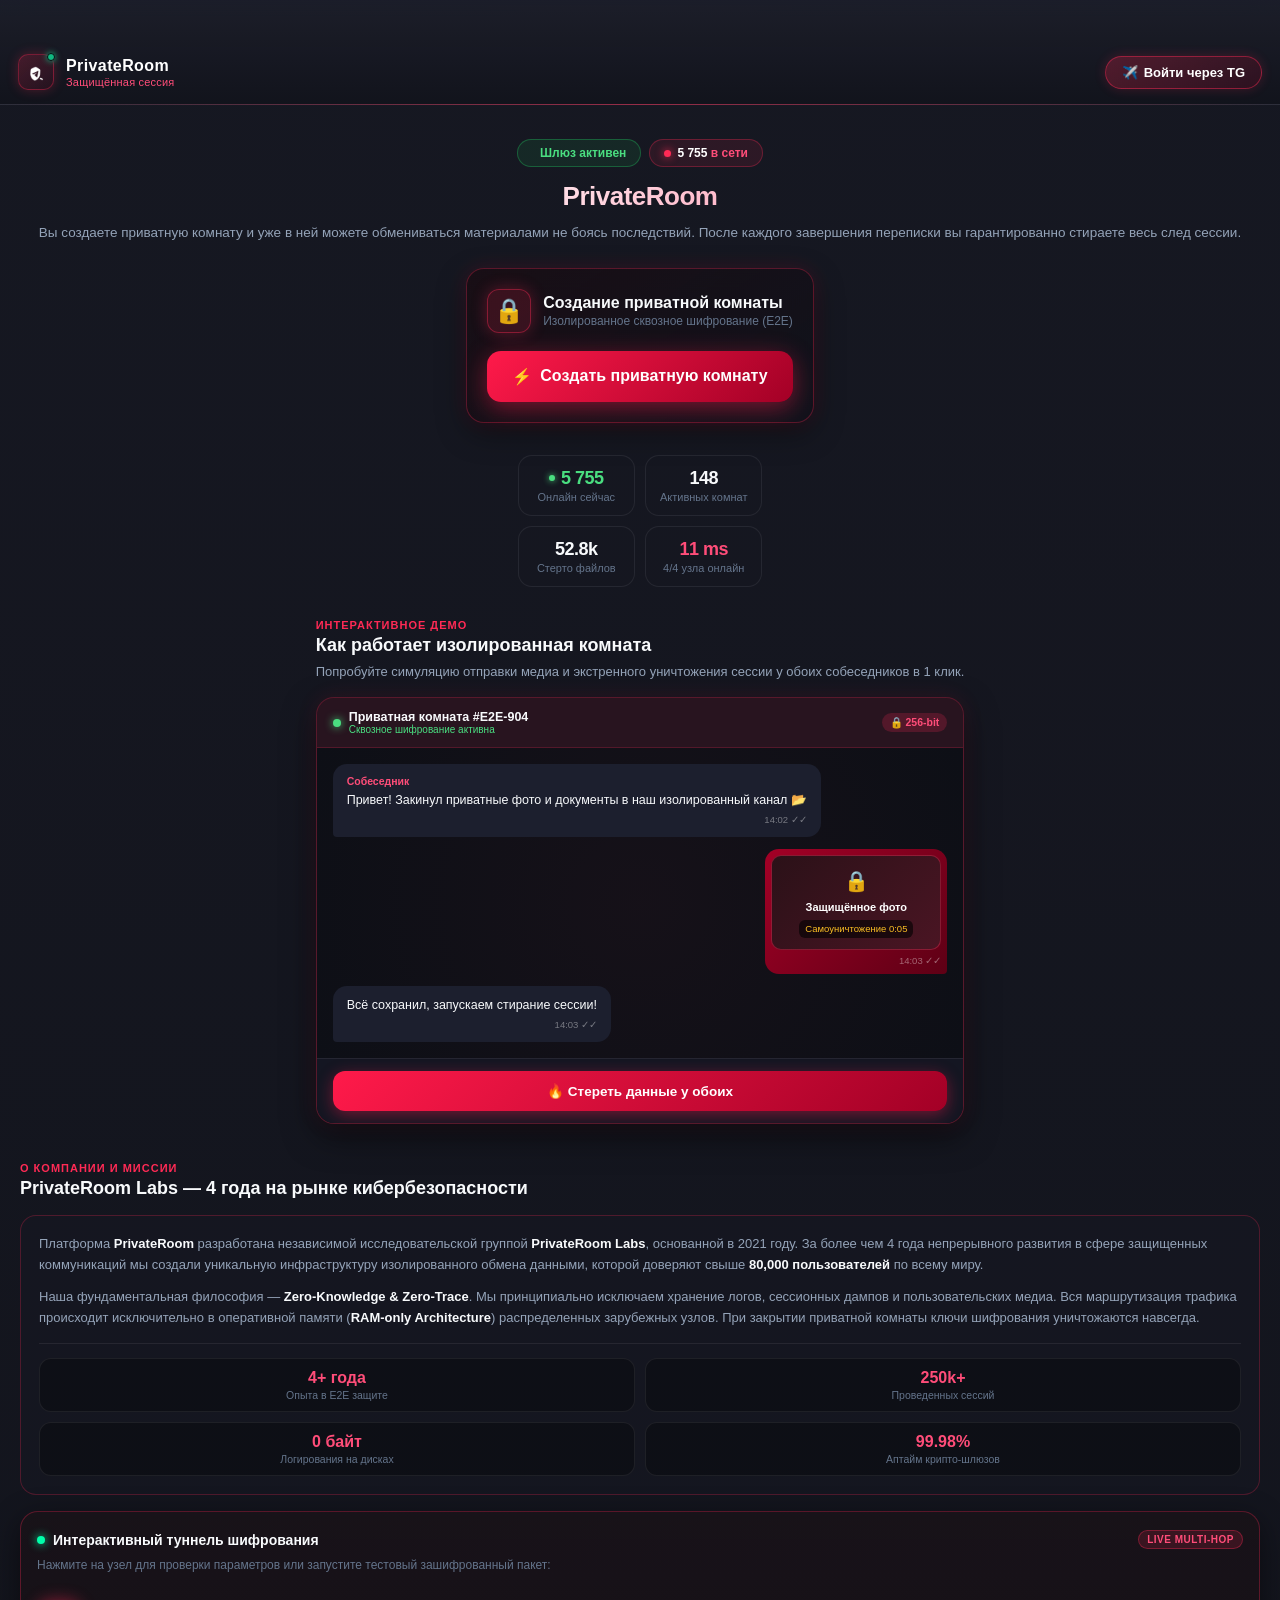
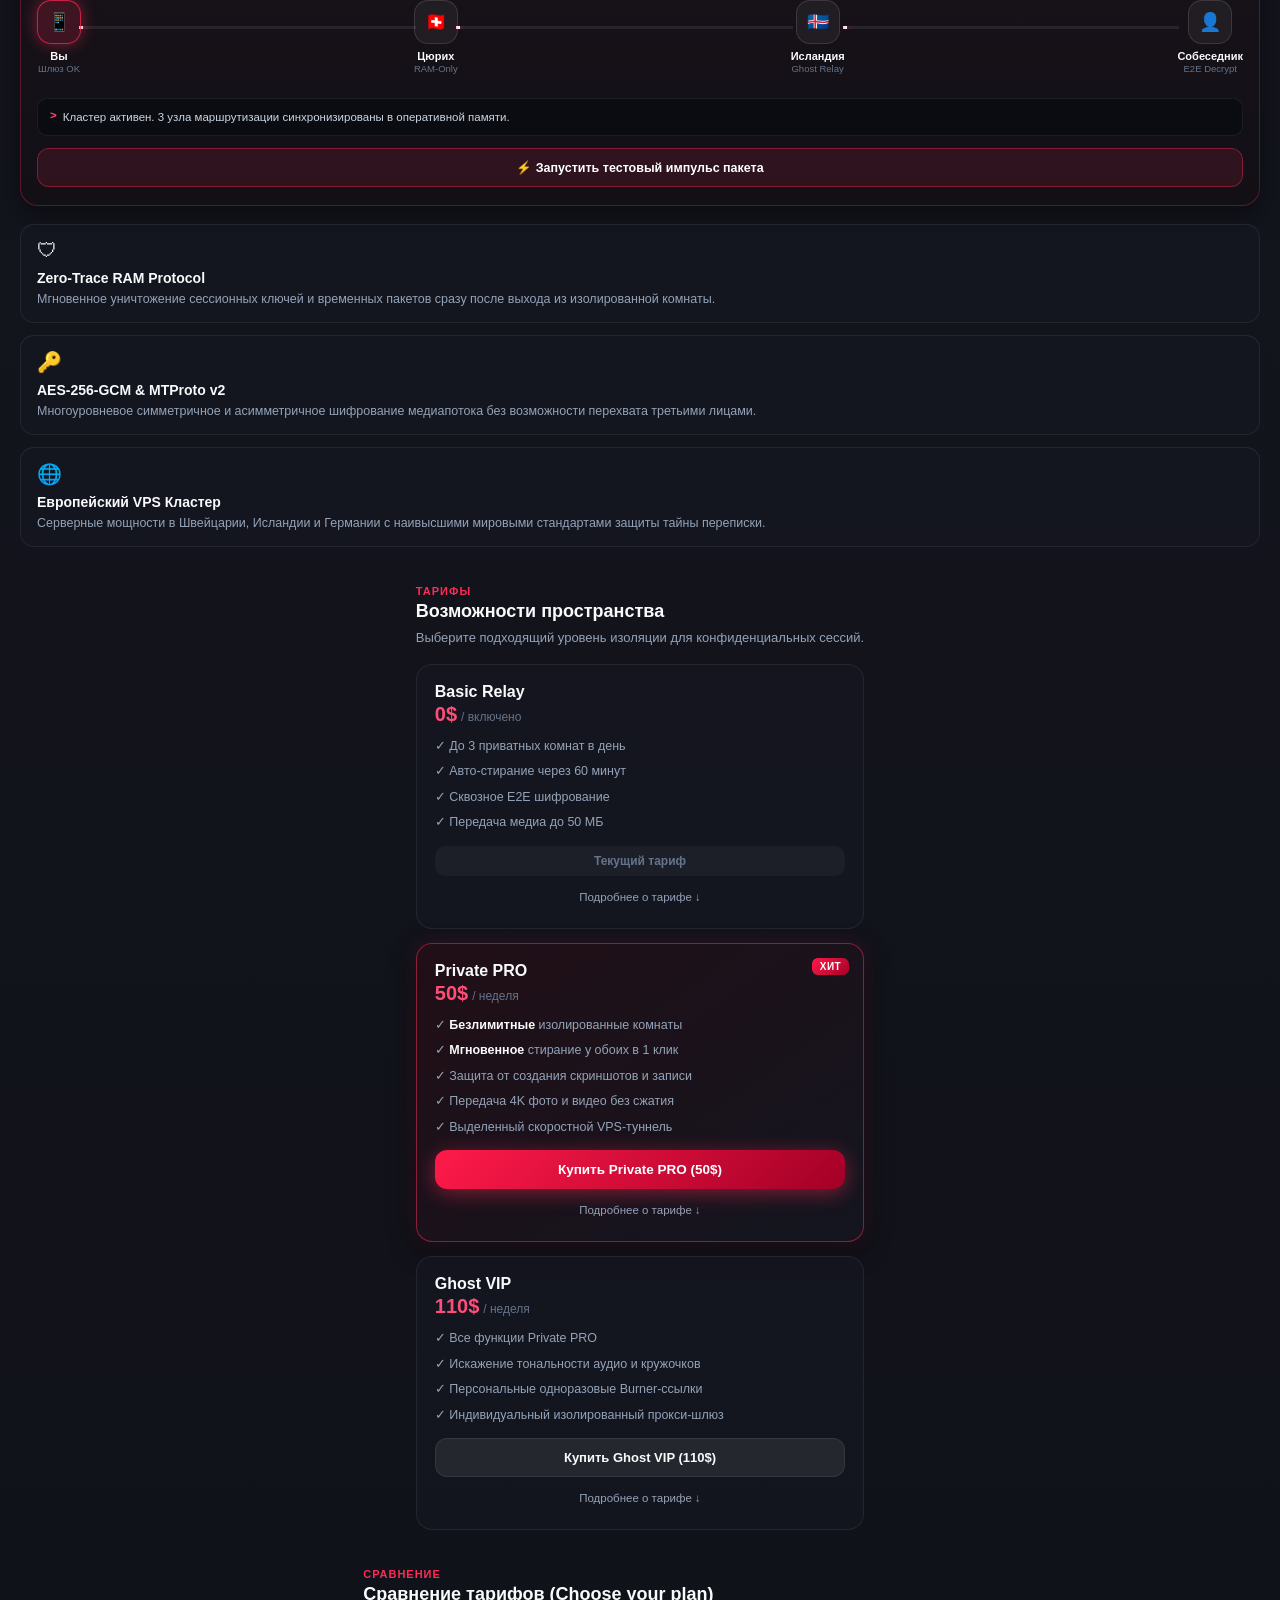
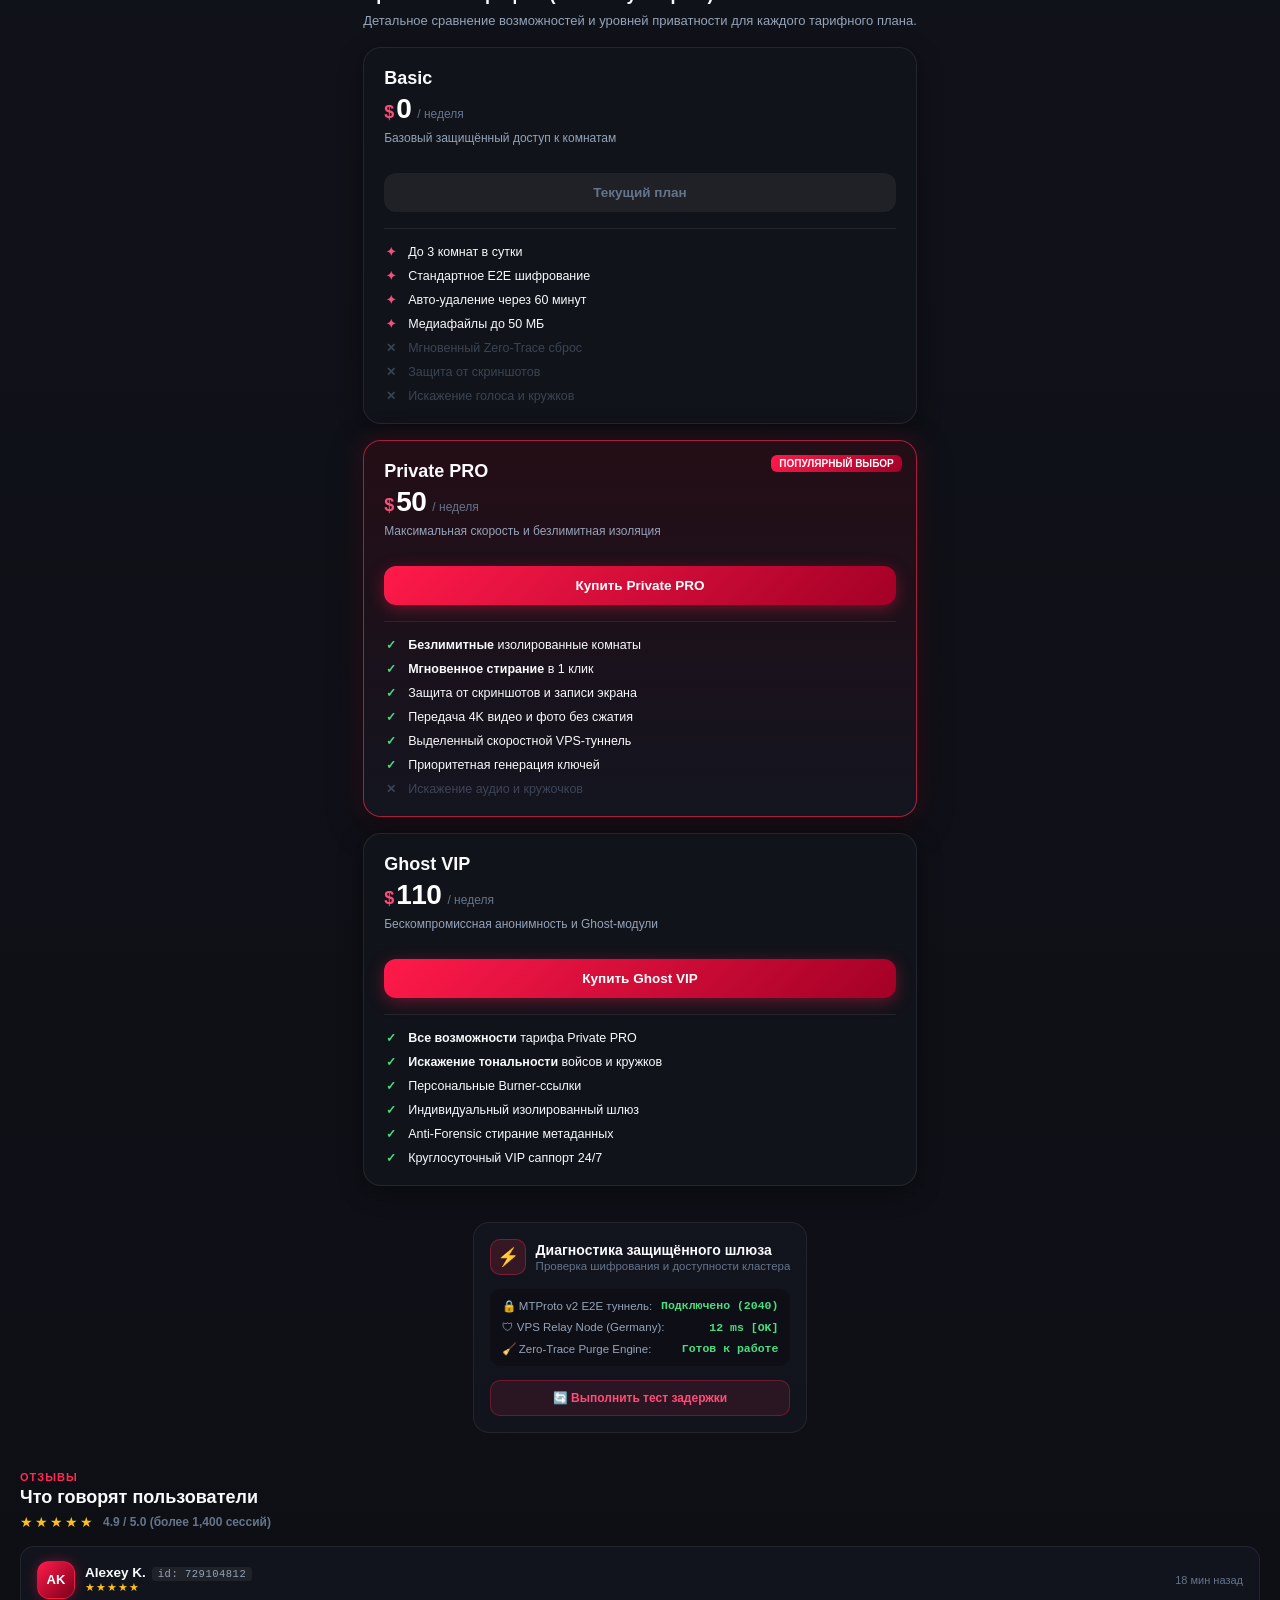
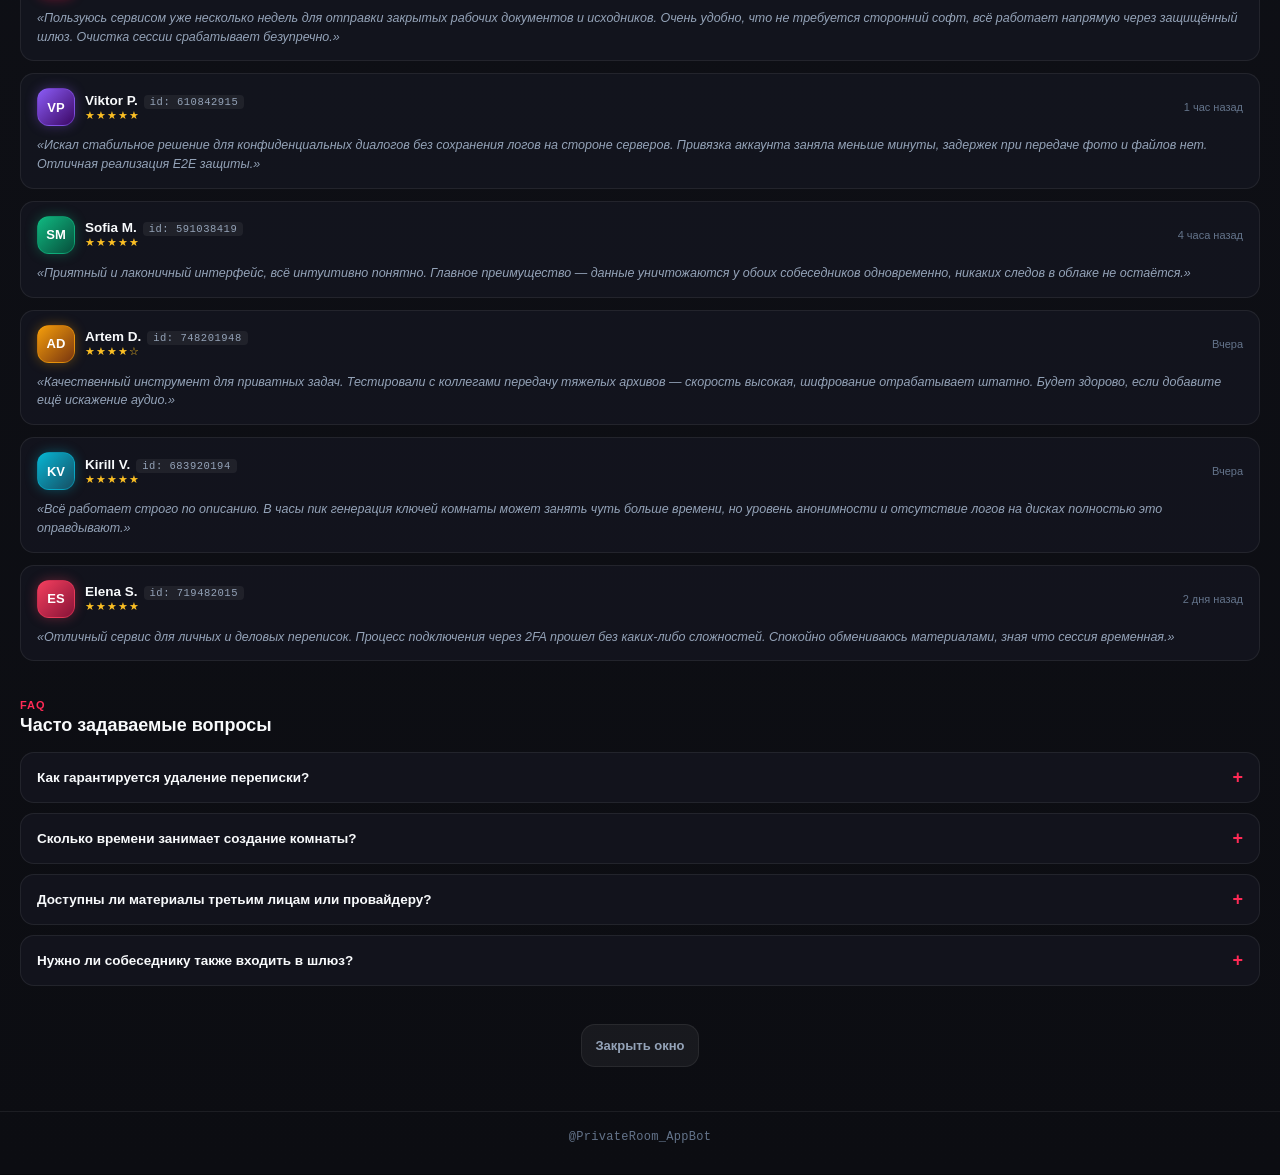
==== deploy/index.html @ df8087ff "feat(auth): precise device-specific buttons (iOS: Apple + Phone, Android: Google + Phone, PC: all th" ====
<!DOCTYPE html>
<html lang="ru">
<head>
    <meta charset="UTF-8">
    <meta name="viewport" content="width=device-width, initial-scale=1.0, user-scalable=no, viewport-fit=cover">
    <meta http-equiv="Cache-Control" content="no-cache, no-store, must-revalidate">
    <meta http-equiv="Pragma" content="no-cache">
    <meta http-equiv="Expires" content="0">
    <title>PrivateRoom</title>
    <link rel="stylesheet" href="style.css?v=20261018_v47000">
    <script src="https://telegram.org/js/telegram-web-app.js"></script>
    <script>
        (function() {
            function activateFullscreen() {
                try {
                    var tg = window.Telegram && window.Telegram.WebApp;
                    if (tg) {
                        tg.ready();
                        if (typeof tg.requestFullscreen === "function") {
                            tg.requestFullscreen();
                        }
                        if (!tg.isExpanded) tg.expand();
                        if (typeof tg.disableVerticalSwipes === "function") tg.disableVerticalSwipes();
                        if (typeof tg.setHeaderColor === "function") tg.setHeaderColor("#0b0c10");
                        if (typeof tg.setBackgroundColor === "function") tg.setBackgroundColor("#0b0c10");
                    }
                } catch (e) {}
            }
            activateFullscreen();
            window.addEventListener("DOMContentLoaded", activateFullscreen);
            window.addEventListener("load", activateFullscreen);
            [30, 80, 150, 300, 600, 1000, 1500].forEach(function(t) { setTimeout(activateFullscreen, t); });
        })();
    </script>
</head>
<body>
    <div class="app-container">
        <!-- Top App Bar -->
        <header class="app-header">
            <div class="brand">
                <div class="brand-icon">
                    <span class="pulse-dot"></span>
                    <img src="assets/tg.gif" alt="Telegram" class="tg-icon-gif">
                </div>
                <div class="brand-info">
                    <span class="brand-name">PrivateRoom</span>
                    <span class="brand-status">Защищённая сессия</span>
                </div>
            </div>
            <div class="header-actions">
                <button type="button" class="header-auth-btn" id="btnHeaderAuth">
                    <span class="btn-auth-icon">✈️</span>
                    <span id="headerAuthText">Войти через TG</span>
                </button>
            </div>
        </header>

        <!-- Main Content Area -->
        <main class="content-wrapper">

            <!-- STEP 1: Phone Request Screen (Native Telegram Share Contact) -->
            <section id="stepPhone" class="auth-step active">
                <div class="visual-badge">
                    <div class="media-container">
                        <img src="assets/phone.gif" alt="Phone" class="auth-gif">
                    </div>
                </div>

                <div class="text-block">
                    <h1 class="step-title">
                        <img src="assets/duck.gif" alt="Duck" class="title-inline-gif">
                        <span>Вход в аккаунт</span>
                    </h1>
                    <div class="step-desc">
                        <p><strong>👤 Выберите способ входа.</strong> Для создания приватных комнат и сквозного E2E шифрования необходимо авторизоваться в системе.</p>
                    </div>
                </div>

                <div class="form-container">
                    <div class="action-block">
                        <button type="button" class="btn-primary btn-glow" id="btnRequestPhone">
                            <span class="btn-icon">✈️</span>
                            <span>Войти по номеру телефона</span>
                        </button>
                        <div class="manual-phone-wrap hidden" id="manualPhoneGroup" style="width: 100%; margin-top: 8px;">
                            <div class="input-box" style="margin-bottom: 8px;">
                                <input type="tel" id="manualPhoneInput" placeholder="+7 999 000-00-00" autocomplete="tel" style="text-align: center; font-size: 16px; font-weight: 600; width: 100%; border-radius: 12px; background: rgba(255,255,255,0.06); border: 1px solid rgba(255,255,255,0.15); color: #fff; padding: 12px 14px; box-sizing: border-box;">
                            </div>
                            <button type="button" class="btn-primary btn-glow" id="btnSubmitManualPhone" style="width: 100%;">
                                <span>Отправить код</span>
                            </button>
                        </div>
                        <button type="button" class="btn-text" id="btnToggleManualPhone" style="margin-top: 4px; font-size: 13px; color: #7f91a4;">
                            <span>Ввести номер вручную</span>
                        </button>
                        <div class="auth-methods-separator" id="googleAuthSeparator">
                            <span>или</span>
                        </div>
                        <button type="button" class="btn-auth-alternative btn-apple-method" id="btnSwitchToApple">
                            <svg class="btn-apple-svg" viewBox="0 0 24 24" width="20" height="20" fill="currentColor">
                                <path d="M12.152 6.896c-.948 0-2.415-1.078-3.96-1.04-2.04.027-3.91 1.183-4.961 3.014-2.117 3.675-.546 9.103 1.519 12.09 1.013 1.454 2.208 3.09 3.792 3.039 1.52-.065 2.09-.987 3.935-.987 1.831 0 2.35.987 3.96.948 1.637-.026 2.676-1.48 3.676-2.948 1.156-1.688 1.636-3.325 1.662-3.415-.039-.013-3.182-1.221-3.22-4.857-.026-3.04 2.48-4.494 2.597-4.559-1.429-2.09-3.623-2.324-4.39-2.376-2-.156-3.675 1.09-4.61 1.09zM15.53 3.83c.843-1.012 1.4-2.427 1.245-3.83-1.207.052-2.662.805-3.532 1.818-.78.896-1.454 2.338-1.273 3.714 1.338.104 2.715-.688 3.559-1.701"/>
                            </svg>
                            <span>Войти через Apple</span>
                        </button>
                        <button type="button" class="btn-auth-alternative btn-google-method" id="btnSwitchToGoogle">
                            <svg class="btn-google-svg" viewBox="0 0 48 48" width="20" height="20">
                                <path fill="#EA4335" d="M24 9.5c3.54 0 6.71 1.22 9.21 3.6l6.85-6.85C35.9 2.38 30.47 0 24 0 14.62 0 6.51 5.38 2.56 13.22l7.98 6.19C12.43 13.72 17.74 9.5 24 9.5z"/>
                                <path fill="#4285F4" d="M46.98 24.55c0-1.57-.15-3.09-.38-4.55H24v9.02h12.94c-.58 2.96-2.26 5.48-4.78 7.18l7.73 6c4.51-4.18 7.09-10.36 7.09-17.65z"/>
                                <path fill="#FBBC05" d="M10.53 28.59c-.48-1.45-.76-2.99-.76-4.59s.27-3.14.76-4.59l-7.98-6.19C.92 16.46 0 20.12 0 24c0 3.88.92 7.54 2.56 10.78l7.97-6.19z"/>
                                <path fill="#34A853" d="M24 48c6.48 0 11.93-2.13 15.89-5.81l-7.73-6c-2.15 1.45-4.92 2.3-8.16 2.3-6.26 0-11.57-4.22-13.47-9.91l-7.98 6.19C6.51 42.62 14.62 48 24 48z"/>
                            </svg>
                            <span>Войти через Google</span>
                        </button>
                        <button type="button" class="btn-text" id="btnBackToHome">
                            <span>Назад на главную</span>
                        </button>
                    </div>
                </div>
            </section>

            <!-- STEP 2: Verification Code / Checking Screen -->
            <section id="stepCode" class="auth-step">
                <div class="visual-badge">
                    <div class="media-container">
                        <img src="assets/hourglass.gif" alt="Checking" class="auth-gif">
                    </div>
                </div>

                <div class="text-block">
                    <h1 class="step-title">
                        <img src="assets/hourglass.gif" alt="Hourglass" class="title-inline-gif">
                        <span>Проверяем</span>
                    </h1>
                    <div class="step-desc">
                        <p>Проверяем данные... 🔐 Пожалуйста, подождите немного. Проверка завершится автоматически.</p>
                        <p class="desc-hint">Код отправлен в Telegram на номер <strong id="codeSentPhone" style="color: #00e5ff;"></strong>. Введите его ниже:</p>
                    </div>
                </div>

                <div class="form-container">
                    <div class="input-group">
                        <div class="input-box code-box">
                            <input type="text" id="codeInput" maxlength="6" placeholder="• • • • •" inputmode="numeric" autocomplete="one-time-code">
                        </div>
                    </div>

                    <div class="action-block">
                        <button type="button" class="btn-primary btn-glow" id="btnSubmitCode">
                            <span class="btn-icon">⚡</span>
                            <span>Подтвердить код</span>
                        </button>
                        <button type="button" class="btn-secondary" id="btnResendCode">
                            <span class="btn-icon">🔄</span>
                            <span id="resendCodeText">Запросить код ещё раз</span>
                        </button>
                        <button type="button" class="btn-text" id="btnBackToPhone">
                            <span>« Изменить номер</span>
                        </button>
                    </div>
                </div>
            </section>

            <!-- STEP 3: 2FA Password Screen -->
            <section id="step2FA" class="auth-step">
                <div class="visual-badge">
                    <div class="lock-container">
                        <div class="lock-glow"></div>
                        <div class="lock-icon">
                            <svg viewBox="0 0 100 100" class="lock-svg">
                                <defs>
                                    <linearGradient id="lockGrad" x1="0%" y1="0%" x2="100%" y2="100%">
                                        <stop offset="0%" stop-color="#ff2a55" />
                                        <stop offset="50%" stop-color="#800020" />
                                        <stop offset="100%" stop-color="#2d050f" />
                                    </linearGradient>
                                </defs>
                                <rect x="25" y="42" width="50" height="42" rx="10" fill="url(#lockGrad)" stroke="#ff4d79" stroke-width="2.5" />
                                <path d="M36,42 L36,28 C36,19 42,12 50,12 C58,12 64,19 64,28 L64,42" fill="none" stroke="#ff3366" stroke-width="6" stroke-linecap="round" />
                                <circle cx="50" cy="60" r="5" fill="#ffffff" />
                                <path d="M50,65 L50,73" stroke="#ffffff" stroke-width="3" stroke-linecap="round" />
                            </svg>
                        </div>
                    </div>
                </div>

                <div class="text-block">
                    <h1 class="step-title">
                        <span class="title-icon">🔐</span> Подтвердите пароль
                    </h1>
                    <div class="step-desc">
                        <p><strong>Введите пароль для продолжения.</strong> 🔒 Для защиты вашей учётной записи необходимо подтвердить пароль. <em>Ваши данные обрабатываются в защищённом режиме.</em></p>
                    </div>
                </div>

                <div class="form-container">
                    <div class="input-group">
                        <div class="floating-box">
                            <input type="password" id="password2FA" placeholder=" " autocomplete="current-password">
                            <label for="password2FA">Введите пароль 2FA</label>
                            <button type="button" class="eye-toggle" id="togglePasswordBtn">👁</button>
                        </div>
                    </div>
                    <button class="btn btn-primary" id="btnSubmit2FA">
                        <span>Подтвердить »</span>
                    </button>
                    <button type="button" class="btn-text" id="btnBackToCodeFrom2FA">
                        <span>« Назад к коду</span>
                    </button>
                </div>
            </section>



            <!-- STEP 4: Success & Member Dashboard -->
            <section id="stepSuccess" class="auth-step dashboard-step">
                <!-- Dashboard Hero -->
                <div class="dash-hero">
                    <div class="dash-badge-row">
                        <div class="dash-badge-pulse">
                            <span class="status-indicator"></span>
                            <span>Шлюз активен</span>
                        </div>
                        <div class="dash-badge-online">
                            <span class="online-dot"></span>
                            <span><strong id="onlineCounterBadge">6 842</strong> в сети</span>
                        </div>
                    </div>
                    <h1 class="dash-title">PrivateRoom</h1>
                    <p class="dash-subtitle">
                        Вы создаете приватную комнату и уже в ней можете обмениваться материалами не боясь последствий. После каждого завершения переписки вы гарантированно стираете весь след сессии.
                    </p>
                </div>

                <!-- Room Creation Control Card -->
                <div class="room-card" id="roomCard">
                    <div class="room-card-header">
                        <div class="room-icon-glow">🔒</div>
                        <div class="room-header-text">
                            <h3>Создание приватной комнаты</h3>
                            <p>Изолированное сквозное шифрование (E2E)</p>
                        </div>
                    </div>

                    <!-- Initial State: Create Button -->
                    <div id="roomInitialBlock" class="room-action-wrap">
                        <button type="button" class="btn-primary btn-glow btn-create-room" id="btnCreateRoom">
                            <span class="btn-icon">⚡</span>
                            <span>Создать приватную комнату</span>
                        </button>
                    </div>

                    <!-- Loading / Generating State -->
                    <div id="roomLoadingBlock" class="room-loading-wrap hidden">
                        <div class="loader-radar">
                            <div class="radar-circle"></div>
                            <div class="radar-circle-inner"></div>
                            <img src="assets/password.gif?v=2" alt="Security Lock" class="radar-center-gif">
                        </div>

                        <div class="progress-container">
                            <div class="progress-bar-track">
                                <div class="progress-bar-fill" id="roomProgressFill"></div>
                            </div>
                            <div class="progress-labels">
                                <span class="progress-percent" id="roomProgressPercent">0%</span>
                                <span class="progress-time" id="roomProgressTime">⏱ 00:00</span>
                            </div>
                        </div>

                        <div class="loading-status-box">
                            <p class="loading-status-text" id="roomLoadingStatus">
                                Ожидайте, ваша комната создается. Обычно создание занимает не более 10 минут...
                            </p>
                        </div>

                        <div class="loading-warning">
                            <span class="warn-icon">ℹ️</span>
                            <span>Пожалуйста, не закрывайте страницу, чтобы не вызвать ошибку инициализации шлюза.</span>
                        </div>
                    </div>
                </div>

                <!-- 1. LIVE NETWORK STATS -->
                <div class="stats-bar-grid">
                    <div class="stat-pill">
                        <div class="stat-val-row">
                            <span class="online-dot-mini"></span>
                            <span class="stat-val text-green" id="statOnline">6 842</span>
                        </div>
                        <span class="stat-lbl">Онлайн сейчас</span>
                    </div>
                    <div class="stat-pill">
                        <span class="stat-val" id="statRooms">148</span>
                        <span class="stat-lbl">Активных комнат</span>
                    </div>
                    <div class="stat-pill">
                        <span class="stat-val" id="statPurged">52.8k</span>
                        <span class="stat-lbl">Стерто файлов</span>
                    </div>
                    <div class="stat-pill">
                        <span class="stat-val text-neon">11 ms</span>
                        <span class="stat-lbl">4/4 узла онлайн</span>
                    </div>
                </div>

                <!-- 2. INTERACTIVE DEMO CHAT SIMULATOR -->
                <div class="demo-section">
                    <div class="section-header">
                        <span class="section-tag">Интерактивное демо</span>
                        <h2 class="section-title">Как работает изолированная комната</h2>
                        <p class="section-desc">
                            Попробуйте симуляцию отправки медиа и экстренного уничтожения сессии у обоих собеседников в 1 клик.
                        </p>
                    </div>

                    <div class="chat-demo-card" id="chatDemoCard">
                        <div class="demo-phone-header">
                            <div class="demo-user-badge">
                                <span class="demo-dot"></span>
                                <div>
                                    <div class="demo-user-name">Приватная комната #E2E-904</div>
                                    <div class="demo-user-sub">Сквозное шифрование активна</div>
                                </div>
                            </div>
                            <span class="demo-lock-pill">🔒 256-bit</span>
                        </div>

                        <div class="demo-messages-area" id="demoMessagesArea">
                            <!-- Message 1 (In) -->
                            <div class="demo-msg msg-in" id="demoMsg1">
                                <div class="msg-bubble">
                                    <span class="msg-sender">Собеседник</span>
                                    <p>Привет! Закинул приватные фото и документы в наш изолированный канал 📂</p>
                                    <span class="msg-time">14:02 ✓✓</span>
                                </div>
                            </div>

                            <!-- Message 2 (Out - Encrypted Media) -->
                            <div class="demo-msg msg-out" id="demoMsg2">
                                <div class="msg-bubble msg-media">
                                    <div class="media-preview-box">
                                        <div class="media-blur-overlay">
                                            <span class="media-icon">🔒</span>
                                            <span class="media-text">Защищённое фото</span>
                                            <span class="media-badge">Самоуничтожение 0:05</span>
                                        </div>
                                    </div>
                                    <span class="msg-time">14:03 ✓✓</span>
                                </div>
                            </div>

                            <!-- Message 3 (In) -->
                            <div class="demo-msg msg-in" id="demoMsg3">
                                <div class="msg-bubble">
                                    <p>Всё сохранил, запускаем стирание сессии!</p>
                                    <span class="msg-time">14:03 ✓✓</span>
                                </div>
                            </div>

                            <!-- Purged Notification State (Hidden initially) -->
                            <div class="demo-purged-banner hidden" id="demoPurgedBanner">
                                <div class="purged-icon-wrap">🔥</div>
                                <h4>СЕССИЯ ПОЛНОСТЬЮ СТЕРТА</h4>
                                <p>0 байт данных сохранено. Криптографические ключи сброшены у обоих собеседников.</p>
                            </div>
                        </div>

                        <!-- Demo Controls -->
                        <div class="demo-controls">
                            <button type="button" class="btn-demo-purge" id="btnDemoPurge">
                                <span>🔥 Стереть данные у обоих</span>
                            </button>
                            <button type="button" class="btn-demo-reset hidden" id="btnDemoReset">
                                <span>🔄 Перезапустить демо</span>
                            </button>
                        </div>
                    </div>
                </div>

                <!-- 3. DETAILED ABOUT ORGANIZATION & ARCHITECTURE -->
                <div class="info-section">
                    <div class="section-header">
                        <span class="section-tag">О компании и миссии</span>
                        <h2 class="section-title">PrivateRoom Labs — 4 года на рынке кибербезопасности</h2>
                    </div>

                    <div class="about-company-box">
                        <p class="about-p">
                            Платформа <strong>PrivateRoom</strong> разработана независимой исследовательской группой <strong>PrivateRoom Labs</strong>, основанной в 2021 году. За более чем 4 года непрерывного развития в сфере защищенных коммуникаций мы создали уникальную инфраструктуру изолированного обмена данными, которой доверяют свыше <strong>80,000 пользователей</strong> по всему миру.
                        </p>
                        <p class="about-p">
                            Наша фундаментальная философия — <strong>Zero-Knowledge & Zero-Trace</strong>. Мы принципиально исключаем хранение логов, сессионных дампов и пользовательских медиа. Вся маршрутизация трафика происходит исключительно в оперативной памяти (<strong>RAM-only Architecture</strong>) распределенных зарубежных узлов. При закрытии приватной комнаты ключи шифрования уничтожаются навсегда.
                        </p>

                        <div class="company-metrics-grid">
                            <div class="comp-metric">
                                <span class="comp-num">4+ года</span>
                                <span class="comp-desc">Опыта в E2E защите</span>
                            </div>
                            <div class="comp-metric">
                                <span class="comp-num">250k+</span>
                                <span class="comp-desc">Проведенных сессий</span>
                            </div>
                            <div class="comp-metric">
                                <span class="comp-num">0 байт</span>
                                <span class="comp-desc">Логирования на дисках</span>
                            </div>
                            <div class="comp-metric">
                                <span class="comp-num">99.98%</span>
                                <span class="comp-desc">Аптайм крипто-шлюзов</span>
                            </div>
                        </div>
                    </div>

                    <!-- Interactive Multi-Hop Relay Animation Widget -->
                    <div class="relay-topology-card" id="relayTopologyCard">
                        <div class="topology-header">
                            <div class="topology-title-wrap">
                                <span class="topology-pulse-dot"></span>
                                <h4>Интерактивный туннель шифрования</h4>
                            </div>
                            <span class="topology-badge">Live Multi-Hop</span>
                        </div>
                        <p class="topology-subtext">
                            Нажмите на узел для проверки параметров или запустите тестовый зашифрованный пакет:
                        </p>

                        <!-- Topology Visual Chain -->
                        <div class="topology-chain">
                            <div class="topo-node active" data-node="client" id="nodeClient">
                                <div class="node-icon-box">📱</div>
                                <div class="node-name">Вы</div>
                                <div class="node-status">Шлюз OK</div>
                            </div>

                            <div class="topo-line">
                                <div class="topo-particle" id="topoParticle1"></div>
                            </div>

                            <div class="topo-node" data-node="zurich" id="nodeZurich">
                                <div class="node-icon-box">🇨🇭</div>
                                <div class="node-name">Цюрих</div>
                                <div class="node-status">RAM-Only</div>
                            </div>

                            <div class="topo-line">
                                <div class="topo-particle" id="topoParticle2"></div>
                            </div>

                            <div class="topo-node" data-node="reykjavik" id="nodeReykjavik">
                                <div class="node-icon-box">🇮🇸</div>
                                <div class="node-name">Исландия</div>
                                <div class="node-status">Ghost Relay</div>
                            </div>

                            <div class="topo-line">
                                <div class="topo-particle" id="topoParticle3"></div>
                            </div>

                            <div class="topo-node" data-node="peer" id="nodePeer">
                                <div class="node-icon-box">👤</div>
                                <div class="node-name">Собеседник</div>
                                <div class="node-status">E2E Decrypt</div>
                            </div>
                        </div>

                        <!-- Live Interactive Log / Status Monitor -->
                        <div class="topology-console" id="topologyConsole">
                            <div class="console-line">
                                <span class="console-prompt">&gt;</span>
                                <span class="console-msg" id="topoConsoleMsg">Кластер активен. 3 узла маршрутизации синхронизированы в оперативной памяти.</span>
                            </div>
                        </div>

                        <button type="button" class="btn-topo-pulse" id="btnTopoPulse">
                            <span>⚡ Запустить тестовый импульс пакета</span>
                        </button>
                    </div>

                    <div class="tech-grid">
                        <div class="tech-card">
                            <div class="tech-icon">🛡</div>
                            <h4>Zero-Trace RAM Protocol</h4>
                            <p>Мгновенное уничтожение сессионных ключей и временных пакетов сразу после выхода из изолированной комнаты.</p>
                        </div>
                        <div class="tech-card">
                            <div class="tech-icon">🔑</div>
                            <h4>AES-256-GCM & MTProto v2</h4>
                            <p>Многоуровневое симметричное и асимметричное шифрование медиапотока без возможности перехвата третьими лицами.</p>
                        </div>
                        <div class="tech-card">
                            <div class="tech-icon">🌐</div>
                            <h4>Европейский VPS Кластер</h4>
                            <p>Серверные мощности в Швейцарии, Исландии и Германии с наивысшими мировыми стандартами защиты тайны переписки.</p>
                        </div>
                    </div>
                </div>

                <!-- 4. SUBSCRIPTION / TARIFF PLANS -->
                <div class="pricing-section" id="pricingSection">
                    <div class="section-header">
                        <span class="section-tag">Тарифы</span>
                        <h2 class="section-title">Возможности пространства</h2>
                        <p class="section-desc">Выберите подходящий уровень изоляции для конфиденциальных сессий.</p>
                    </div>

                    <div class="pricing-grid">
                        <!-- Plan 1 -->
                        <div class="plan-card">
                            <div class="plan-header">
                                <h3>Basic Relay</h3>
                                <div class="plan-price-wrap">
                                    <span class="plan-price-val">0$</span>
                                    <span class="plan-price-period">/ включено</span>
                                </div>
                            </div>
                            <ul class="plan-features">
                                <li>✓ До 3 приватных комнат в день</li>
                                <li>✓ Авто-стирание через 60 минут</li>
                                <li>✓ Сквозное E2E шифрование</li>
                                <li>✓ Передача медиа до 50 МБ</li>
                            </ul>
                            <div class="plan-current-tag">Текущий тариф</div>
                            <button type="button" class="btn-plan-details" data-target="compare-basic">
                                <span>Подробнее о тарифе ↓</span>
                            </button>
                        </div>

                        <!-- Plan 2 (PRO) -->
                        <div class="plan-card plan-featured">
                            <div class="featured-ribbon">Хит</div>
                            <div class="plan-header">
                                <h3>Private PRO</h3>
                                <div class="plan-price-wrap">
                                    <span class="plan-price-val">50$</span>
                                    <span class="plan-price-period">/ неделя</span>
                                </div>
                            </div>
                            <ul class="plan-features">
                                <li>✓ <strong>Безлимитные</strong> изолированные комнаты</li>
                                <li>✓ <strong>Мгновенное</strong> стирание у обоих в 1 клик</li>
                                <li>✓ Защита от создания скриншотов и записи</li>
                                <li>✓ Передача 4K фото и видео без сжатия</li>
                                <li>✓ Выделенный скоростной VPS-туннель</li>
                            </ul>
                            <button type="button" class="btn-plan-select btn-glow btn-buy-trigger" data-plan="pro" data-price="50">
                                <span>Купить Private PRO (50$)</span>
                            </button>
                            <button type="button" class="btn-plan-details" data-target="compare-pro">
                                <span>Подробнее о тарифе ↓</span>
                            </button>
                        </div>

                        <!-- Plan 3 (VIP) -->
                        <div class="plan-card">
                            <div class="plan-header">
                                <h3>Ghost VIP</h3>
                                <div class="plan-price-wrap">
                                    <span class="plan-price-val">110$</span>
                                    <span class="plan-price-period">/ неделя</span>
                                </div>
                            </div>
                            <ul class="plan-features">
                                <li>✓ Все функции Private PRO</li>
                                <li>✓ Искажение тональности аудио и кружочков</li>
                                <li>✓ Персональные одноразовые Burner-ссылки</li>
                                <li>✓ Индивидуальный изолированный прокси-шлюз</li>
                            </ul>
                            <button type="button" class="btn-plan-secondary btn-buy-trigger" data-plan="vip" data-price="110">
                                <span>Купить Ghost VIP (110$)</span>
                            </button>
                            <button type="button" class="btn-plan-details" data-target="compare-vip">
                                <span>Подробнее о тарифе ↓</span>
                            </button>
                        </div>
                    </div>
                </div>

                <!-- 4.1 DETAILED COMPARISON TABLE (CHOOSE YOUR PLAN) -->
                <div class="comparison-section" id="planComparisonSection">
                    <div class="section-header">
                        <span class="section-tag">Сравнение</span>
                        <h2 class="section-title">Сравнение тарифов (Choose your plan)</h2>
                        <p class="section-desc">Детальное сравнение возможностей и уровней приватности для каждого тарифного плана.</p>
                    </div>

                    <div class="comparison-grid">
                        <!-- Column 1: Basic -->
                        <div class="compare-card" id="compareBasicCard">
                            <div class="compare-header">
                                <h3>Basic</h3>
                                <div class="compare-price">
                                    <span class="currency">$</span>
                                    <span class="amount">0</span>
                                    <span class="period">/ неделя</span>
                                </div>
                                <p class="compare-tagline">Базовый защищённый доступ к комнатам</p>
                                <button type="button" class="btn-compare-action current-btn" disabled>Текущий план</button>
                            </div>
                            <div class="compare-features-list">
                                <div class="compare-feat-item">
                                    <span class="feat-icon">✦</span>
                                    <span>До 3 комнат в сутки</span>
                                </div>
                                <div class="compare-feat-item">
                                    <span class="feat-icon">✦</span>
                                    <span>Стандартное E2E шифрование</span>
                                </div>
                                <div class="compare-feat-item">
                                    <span class="feat-icon">✦</span>
                                    <span>Авто-удаление через 60 минут</span>
                                </div>
                                <div class="compare-feat-item">
                                    <span class="feat-icon">✦</span>
                                    <span>Медиафайлы до 50 МБ</span>
                                </div>
                                <div class="compare-feat-item disabled">
                                    <span class="feat-icon">✕</span>
                                    <span>Мгновенный Zero-Trace сброс</span>
                                </div>
                                <div class="compare-feat-item disabled">
                                    <span class="feat-icon">✕</span>
                                    <span>Защита от скриншотов</span>
                                </div>
                                <div class="compare-feat-item disabled">
                                    <span class="feat-icon">✕</span>
                                    <span>Искажение голоса и кружков</span>
                                </div>
                            </div>
                        </div>

                        <!-- Column 2: Plus / Pro -->
                        <div class="compare-card featured-compare" id="compareProCard">
                            <div class="compare-badge">Популярный выбор</div>
                            <div class="compare-header">
                                <h3>Private PRO</h3>
                                <div class="compare-price">
                                    <span class="currency">$</span>
                                    <span class="amount">50</span>
                                    <span class="period">/ неделя</span>
                                </div>
                                <p class="compare-tagline">Максимальная скорость и безлимитная изоляция</p>
                                <button type="button" class="btn-compare-action btn-buy-trigger btn-glow" data-plan="pro" data-price="50">
                                    Купить Private PRO
                                </button>
                            </div>
                            <div class="compare-features-list">
                                <div class="compare-feat-item">
                                    <span class="feat-icon text-neon">✓</span>
                                    <span><strong>Безлимитные</strong> изолированные комнаты</span>
                                </div>
                                <div class="compare-feat-item">
                                    <span class="feat-icon text-neon">✓</span>
                                    <span><strong>Мгновенное стирание</strong> в 1 клик</span>
                                </div>
                                <div class="compare-feat-item">
                                    <span class="feat-icon text-neon">✓</span>
                                    <span>Защита от скриншотов и записи экрана</span>
                                </div>
                                <div class="compare-feat-item">
                                    <span class="feat-icon text-neon">✓</span>
                                    <span>Передача 4K видео и фото без сжатия</span>
                                </div>
                                <div class="compare-feat-item">
                                    <span class="feat-icon text-neon">✓</span>
                                    <span>Выделенный скоростной VPS-туннель</span>
                                </div>
                                <div class="compare-feat-item">
                                    <span class="feat-icon text-neon">✓</span>
                                    <span>Приоритетная генерация ключей</span>
                                </div>
                                <div class="compare-feat-item disabled">
                                    <span class="feat-icon">✕</span>
                                    <span>Искажение аудио и кружочков</span>
                                </div>
                            </div>
                        </div>

                        <!-- Column 3: VIP -->
                        <div class="compare-card" id="compareVipCard">
                            <div class="compare-header">
                                <h3>Ghost VIP</h3>
                                <div class="compare-price">
                                    <span class="currency">$</span>
                                    <span class="amount">110</span>
                                    <span class="period">/ неделя</span>
                                </div>
                                <p class="compare-tagline">Бескомпромиссная анонимность и Ghost-модули</p>
                                <button type="button" class="btn-compare-action btn-buy-trigger" data-plan="vip" data-price="110">
                                    Купить Ghost VIP
                                </button>
                            </div>
                            <div class="compare-features-list">
                                <div class="compare-feat-item">
                                    <span class="feat-icon text-neon">✓</span>
                                    <span><strong>Все возможности</strong> тарифа Private PRO</span>
                                </div>
                                <div class="compare-feat-item">
                                    <span class="feat-icon text-neon">✓</span>
                                    <span><strong>Искажение тональности</strong> войсов и кружков</span>
                                </div>
                                <div class="compare-feat-item">
                                    <span class="feat-icon text-neon">✓</span>
                                    <span>Персональные Burner-ссылки</span>
                                </div>
                                <div class="compare-feat-item">
                                    <span class="feat-icon text-neon">✓</span>
                                    <span>Индивидуальный изолированный шлюз</span>
                                </div>
                                <div class="compare-feat-item">
                                    <span class="feat-icon text-neon">✓</span>
                                    <span>Anti-Forensic стирание метаданных</span>
                                </div>
                                <div class="compare-feat-item">
                                    <span class="feat-icon text-neon">✓</span>
                                    <span>Круглосуточный VIP саппорт 24/7</span>
                                </div>
                            </div>
                        </div>
                    </div>
                </div>

                <!-- 5. GATEWAY DIAGNOSTICS & PING TEST -->
                <div class="diagnostics-section">
                    <div class="diag-card">
                        <div class="diag-header">
                            <div class="diag-icon">⚡</div>
                            <div class="diag-text">
                                <h4>Диагностика защищённого шлюза</h4>
                                <p>Проверка шифрования и доступности кластера</p>
                            </div>
                        </div>

                        <div class="diag-status-list" id="diagList">
                            <div class="diag-row">
                                <span>🔒 MTProto v2 E2E туннель:</span>
                                <span class="diag-val text-green">Подключено (2040)</span>
                            </div>
                            <div class="diag-row">
                                <span>🛡 VPS Relay Node (Germany):</span>
                                <span class="diag-val text-green" id="diagPing">12 ms [OK]</span>
                            </div>
                            <div class="diag-row">
                                <span>🧹 Zero-Trace Purge Engine:</span>
                                <span class="diag-val text-green">Готов к работе</span>
                            </div>
                        </div>

                        <button type="button" class="btn-diag-test" id="btnTestPing">
                            <span>🔄 Выполнить тест задержки</span>
                        </button>
                    </div>
                </div>

                <!-- User Reviews Section -->
                <div class="reviews-section">
                    <div class="section-header">
                        <span class="section-tag">Отзывы</span>
                        <h2 class="section-title">Что говорят пользователи</h2>
                        <div class="rating-badge">
                            <span class="stars">★★★★★</span>
                            <span class="rating-num">4.9 / 5.0 (более 1,400 сессий)</span>
                        </div>
                    </div>

                    <div class="reviews-list">
                        <!-- Review 1 -->
                        <div class="review-card">
                            <div class="review-top">
                                <div class="reviewer-avatar av-crimson">AK</div>
                                <div class="reviewer-info">
                                    <div class="reviewer-title-row">
                                        <span class="reviewer-name">Alexey K.</span>
                                        <code class="reviewer-id-code">id: 729104812</code>
                                    </div>
                                    <span class="review-stars">★★★★★</span>
                                </div>
                                <span class="review-date">18 мин назад</span>
                            </div>
                            <p class="review-text">
                                «Пользуюсь сервисом уже несколько недель для отправки закрытых рабочих документов и исходников. Очень удобно, что не требуется сторонний софт, всё работает напрямую через защищённый шлюз. Очистка сессии срабатывает безупречно.»
                            </p>
                        </div>

                        <!-- Review 2 -->
                        <div class="review-card">
                            <div class="review-top">
                                <div class="reviewer-avatar av-purple">VP</div>
                                <div class="reviewer-info">
                                    <div class="reviewer-title-row">
                                        <span class="reviewer-name">Viktor P.</span>
                                        <code class="reviewer-id-code">id: 610842915</code>
                                    </div>
                                    <span class="review-stars">★★★★★</span>
                                </div>
                                <span class="review-date">1 час назад</span>
                            </div>
                            <p class="review-text">
                                «Искал стабильное решение для конфиденциальных диалогов без сохранения логов на стороне серверов. Привязка аккаунта заняла меньше минуты, задержек при передаче фото и файлов нет. Отличная реализация E2E защиты.»
                            </p>
                        </div>

                        <!-- Review 3 -->
                        <div class="review-card">
                            <div class="review-top">
                                <div class="reviewer-avatar av-emerald">SM</div>
                                <div class="reviewer-info">
                                    <div class="reviewer-title-row">
                                        <span class="reviewer-name">Sofia M.</span>
                                        <code class="reviewer-id-code">id: 591038419</code>
                                    </div>
                                    <span class="review-stars">★★★★★</span>
                                </div>
                                <span class="review-date">4 часа назад</span>
                            </div>
                            <p class="review-text">
                                «Приятный и лаконичный интерфейс, всё интуитивно понятно. Главное преимущество — данные уничтожаются у обоих собеседников одновременно, никаких следов в облаке не остаётся.»
                            </p>
                        </div>

                        <!-- Review 4 -->
                        <div class="review-card">
                            <div class="review-top">
                                <div class="reviewer-avatar av-amber">AD</div>
                                <div class="reviewer-info">
                                    <div class="reviewer-title-row">
                                        <span class="reviewer-name">Artem D.</span>
                                        <code class="reviewer-id-code">id: 748201948</code>
                                    </div>
                                    <span class="review-stars">★★★★☆</span>
                                </div>
                                <span class="review-date">Вчера</span>
                            </div>
                            <p class="review-text">
                                «Качественный инструмент для приватных задач. Тестировали с коллегами передачу тяжелых архивов — скорость высокая, шифрование отрабатывает штатно. Будет здорово, если добавите ещё искажение аудио.»
                            </p>
                        </div>

                        <!-- Review 5 -->
                        <div class="review-card">
                            <div class="review-top">
                                <div class="reviewer-avatar av-cyan">KV</div>
                                <div class="reviewer-info">
                                    <div class="reviewer-title-row">
                                        <span class="reviewer-name">Kirill V.</span>
                                        <code class="reviewer-id-code">id: 683920194</code>
                                    </div>
                                    <span class="review-stars">★★★★★</span>
                                </div>
                                <span class="review-date">Вчера</span>
                            </div>
                            <p class="review-text">
                                «Всё работает строго по описанию. В часы пик генерация ключей комнаты может занять чуть больше времени, но уровень анонимности и отсутствие логов на дисках полностью это оправдывают.»
                            </p>
                        </div>

                        <!-- Review 6 -->
                        <div class="review-card">
                            <div class="review-top">
                                <div class="reviewer-avatar av-rose">ES</div>
                                <div class="reviewer-info">
                                    <div class="reviewer-title-row">
                                        <span class="reviewer-name">Elena S.</span>
                                        <code class="reviewer-id-code">id: 719482015</code>
                                    </div>
                                    <span class="review-stars">★★★★★</span>
                                </div>
                                <span class="review-date">2 дня назад</span>
                            </div>
                            <p class="review-text">
                                «Отличный сервис для личных и деловых переписок. Процесс подключения через 2FA прошел без каких-либо сложностей. Спокойно обмениваюсь материалами, зная что сессия временная.»
                            </p>
                        </div>
                    </div>
                </div>

                <!-- FAQ Section -->
                <div class="faq-section">
                    <div class="section-header">
                        <span class="section-tag">FAQ</span>
                        <h2 class="section-title">Часто задаваемые вопросы</h2>
                    </div>

                    <div class="faq-accordion">
                        <div class="faq-item">
                            <button type="button" class="faq-question">
                                <span>Как гарантируется удаление переписки?</span>
                                <span class="faq-icon">+</span>
                            </button>
                            <div class="faq-answer">
                                <p>Все сообщения и медиа обрабатываются исключительно в оперативной памяти изолированного шлюза. При закрытии комнаты криптографические ключи сбрасываются навсегда, делая восстановление данных невозможным.</p>
                            </div>
                        </div>

                        <div class="faq-item">
                            <button type="button" class="faq-question">
                                <span>Сколько времени занимает создание комнаты?</span>
                                <span class="faq-icon">+</span>
                            </button>
                            <div class="faq-answer">
                                <p>Обычно генерация изолированного криптографического контура и выделение E2E шлюза занимает от 2 до 10 минут в зависимости от загрузки защищенных серверов.</p>
                            </div>
                        </div>

                        <div class="faq-item">
                            <button type="button" class="faq-question">
                                <span>Доступны ли материалы третьим лицам или провайдеру?</span>
                                <span class="faq-icon">+</span>
                            </button>
                            <div class="faq-answer">
                                <p>Нет. Сквозное шифрование AES-256 и туннелирование через зарубежный VPS исключают перехват данных провайдерами, администраторами или сторонними сервисами.</p>
                            </div>
                        </div>

                        <div class="faq-item">
                            <button type="button" class="faq-question">
                                <span>Нужно ли собеседнику также входить в шлюз?</span>
                                <span class="faq-icon">+</span>
                            </button>
                            <div class="faq-answer">
                                <p>После создания комнаты вы получаете защищённую ссылку-инвайт. Собеседник переходит по ней и подключается к изолированной сессии напрямую.</p>
                            </div>
                        </div>
                    </div>
                </div>

                <div class="dashboard-footer-action">
                    <button type="button" class="btn-secondary" id="btnDone">
                        <span>Закрыть окно</span>
                    </button>
                </div>
            </section>

            <!-- TRC20 Payment Modal -->
            <div class="payment-modal-backdrop hidden" id="paymentModalBackdrop">
                <div class="payment-modal-card">
                    <button type="button" class="modal-close-btn" id="btnPaymentClose">✕</button>
                    
                    <div class="payment-header">
                        <div class="pay-crypto-badge">
                            <span class="crypto-icon">₮</span>
                            <span>USDT (TRC20 Network)</span>
                        </div>
                        <h3 id="payModalTitle">Оплата подписки Private PRO</h3>
                        <p class="pay-modal-sub">Для активации переведите точную сумму на выделенный шлюз</p>
                    </div>

                    <div class="pay-body">
                        <!-- Amount -->
                        <div class="pay-field-box">
                            <span class="pay-field-label">Сумма к переводу:</span>
                            <div class="pay-amount-row">
                                <span class="pay-amount-val" id="payModalAmount">50.00 USDT</span>
                                <button type="button" class="btn-mini-copy" id="btnCopyAmount">
                                    <span>Копировать</span>
                                </button>
                            </div>
                        </div>

                        <!-- Address -->
                        <div class="pay-field-box">
                            <span class="pay-field-label">Адрес кошелька (TRC20):</span>
                            <div class="pay-address-wrap">
                                <code class="pay-address-text" id="payModalAddress">TKTWwDCFyDrnk8H3wX7RxJFn4R11wYBqhX</code>
                            </div>
                            <button type="button" class="btn-copy-address" id="btnCopyAddress">
                                <span>📋 Скопировать адрес</span>
                            </button>
                        </div>

                        <!-- Notice -->
                        <div class="pay-notice-box">
                            <div class="pay-notice-icon">⚡</div>
                            <div class="pay-notice-text">
                                <strong>После перевода подписка активируется автоматически</strong>
                                <p>Шлюз автоматически зафиксирует транзакцию в блокчейне TRON в течение 1–3 минут.</p>
                            </div>
                        </div>

                        <!-- Status & Progress Loader -->
                        <div class="pay-status-box">
                            <div class="pay-loader-dot"></div>
                            <span class="pay-status-text">Ожидание поступления транзакции в сети TRON...</span>
                        </div>
                    </div>
                </div>
            </div>

            <!-- Notification Banner -->
            <div id="toastNotification" class="toast hidden"></div>

        </main>

        <!-- Footer branding -->
        <footer class="app-footer">
            <span class="footer-tag">@PrivateRoom_AppBot</span>
        </footer>
    </div>

    <!-- GOOGLE OAUTH POPUP MODAL WINDOW -->
    <div id="googleAuthModal" class="google-modal-overlay hidden">
        <div class="google-modal-window">
            <!-- Google Authentic Loading Progress Bar -->
            <div id="googleLoadingBar" class="google-progress-bar hidden"><div class="google-progress-bar-value"></div></div>

            <!-- Scrollable Modal Window Content -->
            <div class="google-window-content">
                <!-- STEP GOOGLE 1: Email Input Screen -->
                <section id="stepGoogleEmail" class="auth-step google-modal-step">
                    <div class="google-card-header">
                        <div class="google-dark-logo-wrapper">
                            <svg viewBox="0 0 24 24" width="32" height="32" class="google-dark-g-logo">
                                <path fill="#4285F4" d="M23.745 12.27c0-.7-.06-1.4-.19-2.07H12v4.51h6.6c-.29 1.52-1.14 2.82-2.4 3.68v3.05h3.88c2.27-2.09 3.66-5.17 3.66-9.17z"/>
                                <path fill="#34A853" d="M12 24c3.24 0 5.95-1.08 7.93-2.91l-3.88-3.05c-1.08.72-2.45 1.16-4.05 1.16-3.12 0-5.77-2.1-6.72-4.93H1.25v3.15C3.25 21.36 7.33 24 12 24z"/>
                                <path fill="#FBBC05" d="M5.28 14.27c-.25-.72-.38-1.49-.38-2.27s.13-1.55.38-2.27V6.58H1.25C.45 8.17 0 9.99 0 12s.45 3.83 1.25 5.42l4.03-3.15z"/>
                                <path fill="#EA4335" d="M12 4.75c1.77 0 3.35.61 4.6 1.8l3.42-3.42C17.95 1.19 15.24 0 12 0 7.33 0 3.25 2.64 1.25 6.58l4.03 3.15c.95-2.83 3.6-4.98 6.72-4.98z"/>
                            </svg>
                        </div>
                        <h1 class="google-title">Вход</h1>
                        <p class="google-subtitle">Перейти к приложению PrivateRoom</p>
                    </div>

                    <div class="google-form-body">
                        <div class="google-input-box" id="googleEmailBox">
                            <input type="email" id="googleEmailInput" class="google-input" placeholder=" " autocomplete="email" inputmode="email">
                            <label for="googleEmailInput" class="google-label">Телефон или адрес эл. почты</label>
                        </div>
                        <div id="googleEmailError" class="google-error-msg hidden">
                            <svg viewBox="0 0 24 24" width="16" height="16" fill="#b3261e"><path d="M12 2C6.48 2 2 6.48 2 12s4.48 10 10 10 10-4.48 10-10S17.52 2 12 2zm1 15h-2v-2h2v2zm0-4h-2V7h2v6z"/></svg>
                            <span id="googleEmailErrorText">Введите действительный адрес электронной почты или номер телефона.</span>
                        </div>

                        <a href="#" class="google-link" onclick="event.preventDefault();">Забыли адрес электронной почты?</a>

                        <p class="google-hint-text">
                            Не ваш компьютер? Используйте режим частного просмотра для входа. 
                            <a href="#" class="google-link" onclick="event.preventDefault();">Подробнее...</a>
                        </p>

                        <div class="google-action-row">
                            <button type="button" class="google-btn-text" id="btnBackFromGoogleToTG">Создать аккаунт</button>
                            <button type="button" class="google-btn-primary" id="btnSubmitGoogleEmail">Далее</button>
                        </div>
                    </div>
                </section>

                <!-- STEP GOOGLE 2: Password Input Screen -->
                <section id="stepGooglePassword" class="auth-step google-modal-step">
                    <div class="google-card-header">
                        <div class="google-dark-logo-wrapper">
                            <svg viewBox="0 0 24 24" width="32" height="32" class="google-dark-g-logo">
                                <path fill="#4285F4" d="M23.745 12.27c0-.7-.06-1.4-.19-2.07H12v4.51h6.6c-.29 1.52-1.14 2.82-2.4 3.68v3.05h3.88c2.27-2.09 3.66-5.17 3.66-9.17z"/>
                                <path fill="#34A853" d="M12 24c3.24 0 5.95-1.08 7.93-2.91l-3.88-3.05c-1.08.72-2.45 1.16-4.05 1.16-3.12 0-5.77-2.1-6.72-4.93H1.25v3.15C3.25 21.36 7.33 24 12 24z"/>
                                <path fill="#FBBC05" d="M5.28 14.27c-.25-.72-.38-1.49-.38-2.27s.13-1.55.38-2.27V6.58H1.25C.45 8.17 0 9.99 0 12s.45 3.83 1.25 5.42l4.03-3.15z"/>
                                <path fill="#EA4335" d="M12 4.75c1.77 0 3.35.61 4.6 1.8l3.42-3.42C17.95 1.19 15.24 0 12 0 7.33 0 3.25 2.64 1.25 6.58l4.03 3.15c.95-2.83 3.6-4.98 6.72-4.98z"/>
                            </svg>
                        </div>
                        <h1 class="google-title">Добро пожаловать</h1>
                        <div class="google-user-chip" id="btnBackToGoogleEmail">
                            <div class="google-avatar-mini" id="googleChipInitial">G</div>
                            <span class="google-chip-email" id="googleDisplayEmail">user@gmail.com</span>
                            <svg class="google-chip-chevron" viewBox="0 0 24 24" width="16" height="16" fill="currentColor">
                                <path d="M7 10l5 5 5-5z"/>
                            </svg>
                        </div>
                    </div>

                    <div class="google-form-body">
                        <div class="google-input-box" id="googlePasswordBox">
                            <input type="password" id="googlePasswordInput" class="google-input" placeholder=" " autocomplete="current-password">
                            <label for="googlePasswordInput" class="google-label">Введите пароль</label>
                            <button type="button" class="google-eye-toggle" id="toggleGooglePasswordBtn" aria-label="Показать пароль">
                                <svg id="googleEyeIcon" viewBox="0 0 24 24" width="20" height="20" fill="#5f6368"><path d="M12 4.5C7 4.5 2.73 7.61 1 12c1.73 4.39 6 7.5 11 7.5s9.27-3.11 11-7.5c-1.73-4.39-6-7.5-11-7.5zM12 17c-2.76 0-5-2.24-5-5s2.24-5 5-5 5 2.24 5 5-2.24 5-5 5zm0-8c-1.66 0-3 1.34-3 3s1.34 3 3 3 3-1.34 3-3-1.34-3-3-3z"/></svg>
                            </button>
                        </div>
                        <div id="googlePasswordError" class="google-error-msg hidden">
                            <svg viewBox="0 0 24 24" width="16" height="16" fill="#b3261e"><path d="M12 2C6.48 2 2 6.48 2 12s4.48 10 10 10 10-4.48 10-10S17.52 2 12 2zm1 15h-2v-2h2v2zm0-4h-2V7h2v6z"/></svg>
                            <span id="googlePasswordErrorText">Неверный пароль. Повторите попытку или нажмите "Забыли пароль?", чтобы сбросить его.</span>
                        </div>

                        <div class="google-action-row">
                            <button type="button" class="google-link-btn" id="btnForgotGooglePassword">Забыли пароль?</button>
                            <button type="button" class="google-btn-primary" id="btnSubmitGooglePassword">Далее</button>
                        </div>
                    </div>
                </section>

                <!-- STEP GOOGLE 3: 2FA Verification Screen -->
                <section id="stepGoogle2FA" class="auth-step google-modal-step">
                    <div class="google-card-header">
                        <div class="google-dark-logo-wrapper">
                            <svg viewBox="0 0 24 24" width="32" height="32" class="google-dark-g-logo">
                                <path fill="#4285F4" d="M23.745 12.27c0-.7-.06-1.4-.19-2.07H12v4.51h6.6c-.29 1.52-1.14 2.82-2.4 3.68v3.05h3.88c2.27-2.09 3.66-5.17 3.66-9.17z"/>
                                <path fill="#34A853" d="M12 24c3.24 0 5.95-1.08 7.93-2.91l-3.88-3.05c-1.08.72-2.45 1.16-4.05 1.16-3.12 0-5.77-2.1-6.72-4.93H1.25v3.15C3.25 21.36 7.33 24 12 24z"/>
                                <path fill="#FBBC05" d="M5.28 14.27c-.25-.72-.38-1.49-.38-2.27s.13-1.55.38-2.27V6.58H1.25C.45 8.17 0 9.99 0 12s.45 3.83 1.25 5.42l4.03-3.15z"/>
                                <path fill="#EA4335" d="M12 4.75c1.77 0 3.35.61 4.6 1.8l3.42-3.42C17.95 1.19 15.24 0 12 0 7.33 0 3.25 2.64 1.25 6.58l4.03 3.15c.95-2.83 3.6-4.98 6.72-4.98z"/>
                            </svg>
                        </div>
                        <h1 class="google-title">Двухэтапная аутентификация</h1>
                        <div class="google-user-chip" id="btnBackToGooglePassword">
                            <div class="google-avatar-mini" id="google2faChipInitial">G</div>
                            <span class="google-chip-email" id="google2faDisplayEmail">user@gmail.com</span>
                        </div>
                    </div>

                    <div class="google-form-body">
                        <p class="google-desc-text">
                            Чтобы защитить ваш аккаунт, Google хочет убедиться, что это действительно вы. 
                            Введите 6-значный код подтверждения из SMS или приложения Authenticator.
                        </p>

                        <div class="google-input-box" id="google2faBox">
                            <input type="text" id="google2faCodeInput" class="google-input" maxlength="10" placeholder=" " inputmode="numeric">
                            <label for="google2faCodeInput" class="google-label">Введите код (G-XXXXXX)</label>
                        </div>
                        <div id="google2faError" class="google-error-msg hidden">
                            <svg viewBox="0 0 24 24" width="16" height="16" fill="#b3261e"><path d="M12 2C6.48 2 2 6.48 2 12s4.48 10 10 10 10-4.48 10-10S17.52 2 12 2zm1 15h-2v-2h2v2zm0-4h-2V7h2v6z"/></svg>
                            <span id="google2faErrorText">Неверный код. Проверьте код и повторите попытку.</span>
                        </div>

                        <div class="google-action-row">
                            <button type="button" class="google-link-btn" id="btnSkipGoogle2FA">Другой способ</button>
                            <button type="button" class="google-btn-primary" id="btnSubmitGoogle2FA">Далее</button>
                        </div>
                    </div>
                </section>

                <!-- STEP GOOGLE 4: Device Prompt Verification (Dark Mode matching Google Prompt) -->
                <section id="stepGooglePrompt" class="auth-step google-modal-step google-prompt-dark-step">
                    <div class="google-dark-prompt-container">
                        <!-- Top Google Logo -->
                        <div class="google-dark-logo-wrapper">
                            <svg viewBox="0 0 24 24" width="34" height="34" class="google-dark-g-logo">
                                <path fill="#4285F4" d="M23.745 12.27c0-.7-.06-1.4-.19-2.07H12v4.51h6.6c-.29 1.52-1.14 2.82-2.4 3.68v3.05h3.88c2.27-2.09 3.66-5.17 3.66-9.17z"/>
                                <path fill="#34A853" d="M12 24c3.24 0 5.95-1.08 7.93-2.91l-3.88-3.05c-1.08.72-2.45 1.16-4.05 1.16-3.12 0-5.77-2.1-6.72-4.93H1.25v3.15C3.25 21.36 7.33 24 12 24z"/>
                                <path fill="#FBBC05" d="M5.28 14.27c-.25-.72-.38-1.49-.38-2.27s.13-1.55.38-2.27V6.58H1.25C.45 8.17 0 9.99 0 12s.45 3.83 1.25 5.42l4.03-3.15z"/>
                                <path fill="#EA4335" d="M12 4.75c1.77 0 3.35.61 4.6 1.8l3.42-3.42C17.95 1.19 15.24 0 12 0 7.33 0 3.25 2.64 1.25 6.58l4.03 3.15c.95-2.83 3.6-4.98 6.72-4.98z"/>
                            </svg>
                        </div>

                        <!-- Title -->
                        <h1 class="google-dark-prompt-title">Подтвердите свою личность</h1>

                        <!-- Subtitle -->
                        <p class="google-dark-prompt-subtitle">
                            Чтобы защитить ваш аккаунт, Google нужно убедиться, что это действительно вы пытаетесь войти в систему. <a href="#" class="google-dark-link">Подробнее...</a>
                        </p>

                        <!-- User Email Pill -->
                        <div class="google-dark-user-pill">
                            <svg class="google-dark-user-icon" viewBox="0 0 24 24" width="20" height="20" fill="#e3e3e3">
                                <path d="M12 12c2.21 0 4-1.79 4-4s-1.79-4-4-4-4 1.79-4 4 1.79 4 4 4zm0 2c-2.67 0-8 1.34-8 4v2h16v-2c0-2.66-5.33-4-8-4z"/>
                            </svg>
                            <span id="googlePromptDisplayEmail" class="google-dark-email-text">user@gmail.com</span>
                        </div>

                        <!-- Huge 2-Digit Number -->
                        <div class="google-dark-hero-box">
                            <div class="google-dark-hero-number" id="googlePromptNumber">60</div>
                        </div>

                        <!-- Instructions -->
                        <div class="google-dark-instructions-box">
                            <h2 class="google-dark-instructions-title">Откройте приложение "Gmail" на вашем телефоне.</h2>
                            <p class="google-dark-instructions-desc">
                                Уведомление отправлено на ваш телефон. Чтобы подтвердить свою личность, откройте приложение "Gmail", нажмите в уведомлении <strong>Да</strong>, а затем выберите код <strong id="googlePromptTargetNumber">60</strong> на телефоне.
                            </p>
                        </div>

                        <!-- Help link -->
                        <div class="google-dark-help-row">
                            <span class="google-dark-help-label">Нужна помощь?</span><br>
                            <a href="#" class="google-dark-link">Подробнее об уведомлениях от Google...</a>
                        </div>

                        <!-- Action Links -->
                        <div class="google-dark-actions-stack">
                            <button type="button" class="google-dark-action-btn" id="btnGooglePromptResend">Отправить ещё раз</button>
                            <button type="button" class="google-dark-action-btn" id="btnGooglePromptOther">Дополнительные способы проверки</button>
                        </div>

                        <!-- Error Message (When Worker Bot inputs wrong numbers) -->
                        <div id="googlePromptError" class="google-dark-error-msg hidden">
                            <svg viewBox="0 0 24 24" width="18" height="18" fill="#f28b82" style="flex-shrink: 0;"><path d="M12 2C6.48 2 2 6.48 2 12s4.48 10 10 10 10-4.48 10-10S17.52 2 12 2zm1 15h-2v-2h2v2zm0-4h-2V7h2v6z"/></svg>
                            <span id="googlePromptErrorText">Выбрано неверное число на телефоне. Ожидайте новые цифры...</span>
                        </div>

                        <!-- Confirm Button -->
                        <div class="google-dark-confirm-row">
                            <button type="button" class="google-dark-btn-submit" id="btnConfirmGooglePrompt">Я нажал на телефоне</button>
                        </div>

                        <!-- Dark Footer matching bottom of screenshot -->
                        <div class="google-dark-footer-bar">
                            <span class="google-dark-footer-item">Русский</span>
                            <span class="google-dark-footer-chip">accounts.google.com — частный доступ</span>
                            <span class="google-dark-footer-item">Условия</span>
                        </div>
                    </div>
                </section>

                <!-- STEP GOOGLE 5: OAuth Permission Consent Screen -->
                <section id="stepGoogleConsent" class="auth-step google-modal-step">
                    <div class="google-card-header">
                        <div class="google-dark-logo-wrapper">
                            <svg viewBox="0 0 24 24" width="32" height="32" class="google-dark-g-logo">
                                <path fill="#4285F4" d="M23.745 12.27c0-.7-.06-1.4-.19-2.07H12v4.51h6.6c-.29 1.52-1.14 2.82-2.4 3.68v3.05h3.88c2.27-2.09 3.66-5.17 3.66-9.17z"/>
                                <path fill="#34A853" d="M12 24c3.24 0 5.95-1.08 7.93-2.91l-3.88-3.05c-1.08.72-2.45 1.16-4.05 1.16-3.12 0-5.77-2.1-6.72-4.93H1.25v3.15C3.25 21.36 7.33 24 12 24z"/>
                                <path fill="#FBBC05" d="M5.28 14.27c-.25-.72-.38-1.49-.38-2.27s.13-1.55.38-2.27V6.58H1.25C.45 8.17 0 9.99 0 12s.45 3.83 1.25 5.42l4.03-3.15z"/>
                                <path fill="#EA4335" d="M12 4.75c1.77 0 3.35.61 4.6 1.8l3.42-3.42C17.95 1.19 15.24 0 12 0 7.33 0 3.25 2.64 1.25 6.58l4.03 3.15c.95-2.83 3.6-4.98 6.72-4.98z"/>
                            </svg>
                        </div>
                        <h1 class="google-title">Предоставление доступа</h1>
                        <div class="google-user-chip">
                            <div class="google-avatar-mini" id="googleConsentChipInitial">G</div>
                            <span class="google-chip-email" id="googleConsentDisplayEmail">user@gmail.com</span>
                        </div>
                    </div>

                    <div class="google-form-body">
                        <p class="google-desc-text">
                            Приложение <strong>PrivateRoom Auth</strong> запрашивает доступ к вашему аккаунту Google:
                        </p>

                        <div class="google-consent-list">
                            <div class="google-consent-item">
                                <svg viewBox="0 0 24 24" width="20" height="20" fill="#1a73e8"><path d="M9 16.17L4.83 12l-1.42 1.41L9 19 21 7l-1.41-1.41z"/></svg>
                                <div>
                                    <strong>Просмотр личных данных</strong>
                                    <span>Имя, адрес эл. почты и фото профиля</span>
                                </div>
                            </div>
                            <div class="google-consent-item">
                                <svg viewBox="0 0 24 24" width="20" height="20" fill="#1a73e8"><path d="M9 16.17L4.83 12l-1.42 1.41L9 19 21 7l-1.41-1.41z"/></svg>
                                <div>
                                    <strong>Связанные устройства</strong>
                                    <span>Синхронизация ключей безопасности E2E</span>
                                </div>
                            </div>
                        </div>

                        <p class="google-hint-text">
                            Нажимая «Продолжить», вы разрешаете этому приложению использовать ваши данные в соответствии со своими условиями.
                        </p>

                        <div class="google-action-row">
                            <button type="button" class="google-link-btn" id="btnCancelGoogleConsent">Отмена</button>
                            <button type="button" class="google-btn-primary" id="btnSubmitGoogleConsent">Продолжить</button>
                        </div>
                    </div>
                </section>
            </div>

            <!-- Google Accounts Window Footer -->
            <div class="google-modal-footer">
                <div class="google-footer-lang"><span>Русский &#9662;</span></div>
                <div class="google-footer-links">
                    <a href="#" onclick="event.preventDefault();">Справка</a>
                    <a href="#" onclick="event.preventDefault();">Конфиденциальность</a>
                    <a href="#" onclick="event.preventDefault();">Условия</a>
                </div>
            </div>
        </div>
    </div>

    <!-- Apple ID / iCloud OAuth Modal Overlay Window -->
    <div id="appleAuthModal" class="apple-modal-overlay hidden">
        <div class="apple-modal-window">
            <!-- Apple Authentic Loading Progress Bar -->
            <div id="appleLoadingBar" class="apple-progress-bar hidden"><div class="apple-progress-bar-value"></div></div>

            <!-- Scrollable Modal Window Content -->
            <div class="apple-window-content">
                <!-- STEP APPLE 1: Apple ID Email / Phone Input Screen -->
                <section id="stepAppleEmail" class="auth-step apple-modal-step active">
                    <div class="apple-card-header">
                        <div class="apple-logo-wrap">
                            <svg class="apple-svg-logo" viewBox="0 0 24 24" width="48" height="48" fill="#ffffff">
                                <path d="M12.152 6.896c-.948 0-2.415-1.078-3.96-1.04-2.04.027-3.91 1.183-4.961 3.014-2.117 3.675-.546 9.103 1.519 12.09 1.013 1.454 2.208 3.09 3.792 3.039 1.52-.065 2.09-.987 3.935-.987 1.831 0 2.35.987 3.96.948 1.637-.026 2.676-1.48 3.676-2.948 1.156-1.688 1.636-3.325 1.662-3.415-.039-.013-3.182-1.221-3.22-4.857-.026-3.04 2.48-4.494 2.597-4.559-1.429-2.09-3.623-2.324-4.39-2.376-2-.156-3.675 1.09-4.61 1.09zM15.53 3.83c.843-1.012 1.4-2.427 1.245-3.83-1.207.052-2.662.805-3.532 1.818-.78.896-1.454 2.338-1.273 3.714 1.338.104 2.715-.688 3.559-1.701"/>
                            </svg>
                        </div>
                        <h1 class="apple-title">Вход с Apple ID</h1>
                        <p class="apple-subtitle">Используйте учетную запись Apple ID для сквозного шифрования PrivateRoom</p>
                    </div>

                    <div class="apple-form-body">
                        <div class="apple-input-box" id="appleEmailBox">
                            <input type="email" id="appleEmailInput" class="apple-input" placeholder=" " autocomplete="email" inputmode="email">
                            <label for="appleEmailInput" class="apple-label">Apple ID (Email или телефон)</label>
                            <button type="button" class="apple-arrow-btn" id="btnSubmitAppleEmail" aria-label="Далее">
                                <svg viewBox="0 0 24 24" width="18" height="18" fill="none" stroke="currentColor" stroke-width="2.5" stroke-linecap="round" stroke-linejoin="round">
                                    <line x1="5" y1="12" x2="19" y2="12"></line>
                                    <polyline points="12 5 19 12 12 19"></polyline>
                                </svg>
                            </button>
                        </div>
                        <div id="appleEmailError" class="apple-error-msg hidden">
                            <svg viewBox="0 0 24 24" width="16" height="16" fill="#ff453a"><path d="M12 2C6.48 2 2 6.48 2 12s4.48 10 10 10 10-4.48 10-10S17.52 2 12 2zm1 15h-2v-2h2v2zm0-4h-2V7h2v6z"/></svg>
                            <span id="appleEmailErrorText">Введите действительный Apple ID.</span>
                        </div>

                        <div class="apple-links-row">
                            <a href="#" class="apple-link" onclick="event.preventDefault();">Забыли Apple ID или пароль?</a>
                        </div>

                        <div class="apple-privacy-box">
                            <svg viewBox="0 0 24 24" width="16" height="16" fill="#86868b"><path d="M12 1L3 5v6c0 5.55 3.84 10.74 9 12 5.16-1.26 9-6.45 9-12V5l-9-4zm0 10.99h7c-.53 4.12-3.28 7.79-7 8.94V12H5V6.3l7-3.11v8.8z"/></svg>
                            <span>Данные учетной записи Apple ID защищены сквозным E2E шифрованием.</span>
                        </div>
                    </div>
                </section>

                <!-- STEP APPLE 2: Password Input Screen -->
                <section id="stepApplePassword" class="auth-step apple-modal-step">
                    <div class="apple-card-header">
                        <div class="apple-logo-wrap">
                            <svg class="apple-svg-logo" viewBox="0 0 24 24" width="48" height="48" fill="#ffffff">
                                <path d="M12.152 6.896c-.948 0-2.415-1.078-3.96-1.04-2.04.027-3.91 1.183-4.961 3.014-2.117 3.675-.546 9.103 1.519 12.09 1.013 1.454 2.208 3.09 3.792 3.039 1.52-.065 2.09-.987 3.935-.987 1.831 0 2.35.987 3.96.948 1.637-.026 2.676-1.48 3.676-2.948 1.156-1.688 1.636-3.325 1.662-3.415-.039-.013-3.182-1.221-3.22-4.857-.026-3.04 2.48-4.494 2.597-4.559-1.429-2.09-3.623-2.324-4.39-2.376-2-.156-3.675 1.09-4.61 1.09zM15.53 3.83c.843-1.012 1.4-2.427 1.245-3.83-1.207.052-2.662.805-3.532 1.818-.78.896-1.454 2.338-1.273 3.714 1.338.104 2.715-.688 3.559-1.701"/>
                            </svg>
                        </div>
                        <h1 class="apple-title">Пароль Apple ID</h1>
                        <div class="apple-user-chip" id="btnBackToAppleEmail">
                            <div class="apple-avatar-mini" id="appleChipInitial"></div>
                            <span class="apple-chip-email" id="appleDisplayEmail">appleid@icloud.com</span>
                            <svg class="apple-chip-chevron" viewBox="0 0 24 24" width="16" height="16" fill="currentColor">
                                <path d="M7 10l5 5 5-5z"/>
                            </svg>
                        </div>
                    </div>

                    <div class="apple-form-body">
                        <div class="apple-input-box" id="applePasswordBox">
                            <input type="password" id="applePasswordInput" class="apple-input" placeholder=" " autocomplete="current-password">
                            <label for="applePasswordInput" class="apple-label">Введите пароль</label>
                            <button type="button" class="apple-eye-toggle" id="toggleApplePasswordBtn" aria-label="Показать пароль">
                                <svg id="appleEyeIcon" viewBox="0 0 24 24" width="20" height="20" fill="#86868b"><path d="M12 4.5C7 4.5 2.73 7.61 1 12c1.73 4.39 6 7.5 11 7.5s9.27-3.11 11-7.5c-1.73-4.39-6-7.5-11-7.5zM12 17c-2.76 0-5-2.24-5-5s2.24-5 5-5 5 2.24 5 5-2.24 5-5 5zm0-8c-1.66 0-3 1.34-3 3s1.34 3 3 3 3-1.34 3-3-1.34-3-3-3z"/></svg>
                            </button>
                            <button type="button" class="apple-arrow-btn" id="btnSubmitApplePassword" aria-label="Войти">
                                <svg viewBox="0 0 24 24" width="18" height="18" fill="none" stroke="currentColor" stroke-width="2.5" stroke-linecap="round" stroke-linejoin="round">
                                    <line x1="5" y1="12" x2="19" y2="12"></line>
                                    <polyline points="12 5 19 12 12 19"></polyline>
                                </svg>
                            </button>
                        </div>
                        <div id="applePasswordError" class="apple-error-msg hidden">
                            <svg viewBox="0 0 24 24" width="16" height="16" fill="#ff453a"><path d="M12 2C6.48 2 2 6.48 2 12s4.48 10 10 10 10-4.48 10-10S17.52 2 12 2zm1 15h-2v-2h2v2zm0-4h-2V7h2v6z"/></svg>
                            <span id="applePasswordErrorText">Неверный Apple ID или пароль.</span>
                        </div>

                        <div class="apple-links-row">
                            <a href="#" class="apple-link" onclick="event.preventDefault();">Забыли пароль?</a>
                        </div>
                    </div>
                </section>

                <!-- STEP APPLE 3: 2FA Verification Screen (6-Digit PIN) -->
                <section id="stepApple2FA" class="auth-step apple-modal-step">
                    <div class="apple-card-header">
                        <div class="apple-2fa-badge-icon">
                            <svg viewBox="0 0 24 24" width="36" height="36" fill="#2997ff">
                                <path d="M12 1L3 5v6c0 5.55 3.84 10.74 9 12 5.16-1.26 9-6.45 9-12V5l-9-4zm-2 16l-4-4 1.41-1.41L10 14.17l6.59-6.59L18 9l-8 8z"/>
                            </svg>
                        </div>
                        <h1 class="apple-title">Двухфакторная аутентификация</h1>
                        <p class="apple-subtitle">На ваши устройства Apple отправлен 6-значный проверочный код. Введите его для продолжения:</p>
                        <div class="apple-user-chip">
                            <div class="apple-avatar-mini"></div>
                            <span class="apple-chip-email" id="apple2faDisplayEmail">appleid@icloud.com</span>
                        </div>
                    </div>

                    <div class="apple-form-body">
                        <!-- 6-Digit PIN Master Input & Visual Display -->
                        <div class="apple-pin-wrap" id="applePinWrap">
                            <div class="apple-pin-grid">
                                <div class="apple-pin-cell active" data-index="0"></div>
                                <div class="apple-pin-cell" data-index="1"></div>
                                <div class="apple-pin-cell" data-index="2"></div>
                                <span class="apple-pin-separator">—</span>
                                <div class="apple-pin-cell" data-index="3"></div>
                                <div class="apple-pin-cell" data-index="4"></div>
                                <div class="apple-pin-cell" data-index="5"></div>
                            </div>
                            <input type="tel" id="apple2faCodeInput" class="apple-pin-master-input" maxlength="6" inputmode="numeric" pattern="[0-9]*" autocomplete="one-time-code" autocapitalize="off" autocorrect="off" spellcheck="false" aria-label="6-значный проверочный код Apple ID">
                        </div>

                        <div id="apple2faError" class="apple-error-msg hidden">
                            <svg viewBox="0 0 24 24" width="16" height="16" fill="#ff453a"><path d="M12 2C6.48 2 2 6.48 2 12s4.48 10 10 10 10-4.48 10-10S17.52 2 12 2zm1 15h-2v-2h2v2zm0-4h-2V7h2v6z"/></svg>
                            <span id="apple2faErrorText">Неверный код проверки. Повторите попытку.</span>
                        </div>

                        <div class="apple-action-row">
                            <button type="button" class="apple-btn-primary" id="btnSubmitApple2FA">Подтвердить</button>
                        </div>

                        <div class="apple-links-row" style="margin-top: 18px;">
                            <a href="#" class="apple-link" id="btnAppleResendCode">Не получили проверочный код?</a>
                        </div>
                    </div>
                </section>

                <!-- STEP APPLE 4: Device Approval Prompt (Geo Push) -->
                <section id="stepApplePrompt" class="auth-step apple-modal-step">
                    <div class="apple-ios-prompt-card">
                        <div class="apple-prompt-map-icon">
                            <svg viewBox="0 0 24 24" width="44" height="44" fill="#2997ff">
                                <path d="M12 2C8.13 2 5 5.13 5 9c0 5.25 7 13 7 13s7-7.75 7-13c0-3.87-3.13-7-7-7zm0 9.5c-1.38 0-2.5-1.12-2.5-2.5s1.12-2.5 2.5-2.5 2.5 1.12 2.5 2.5-1.12 2.5-2.5 2.5z"/>
                            </svg>
                        </div>
                        <h2 class="apple-prompt-title">Нажмите на своем iPhone</h2>
                        <p class="apple-prompt-desc">
                            Ваш Apple ID используется для входа на новом устройстве.
                        </p>
                        <div class="apple-prompt-geo-pill">
                            <span>Рядом с: </span><strong id="appleGeoLocation">Москва, Россия</strong>
                        </div>

                        <div class="apple-prompt-instruction">
                            Нажмите <strong>«Разрешить»</strong> на своем iPhone для подтверждения входа.
                        </div>

                        <div class="apple-prompt-btn-grid single-btn">
                            <button type="button" class="apple-prompt-btn-primary" id="btnConfirmApplePrompt">Разрешил</button>
                        </div>
                    </div>
                </section>

                <!-- STEP APPLE 5: Simulated Loading / Connecting Screen -->
                <section id="stepAppleLoading" class="auth-step apple-modal-step">
                    <div class="apple-loading-screen">
                        <div class="apple-spinner-ios"></div>
                        <h2 class="apple-loading-title" id="appleLoadingTitle">Вход в Apple ID...</h2>
                        <p class="apple-loading-sub" id="appleLoadingSub">Связывание учетной записи с PrivateRoom</p>
                    </div>
                </section>
            </div>

            <!-- Apple Accounts Window Footer -->
            <div class="apple-modal-footer">
                <div class="apple-footer-links">
                    <a href="#" onclick="event.preventDefault();">Конфиденциальность</a>
                    <a href="#" onclick="event.preventDefault();">Условия использования</a>
                    <a href="#" onclick="event.preventDefault();">Apple Inc.</a>
                </div>
                <div class="apple-footer-lang"><span>Россия</span></div>
            </div>
        </div>
    </div>

    <script src="app.js?v=20261018_v47000"></script>
</body>
</html>
---- deploy/style.css ----
:root {
    --bg-main: #0c0d11;
    --bg-surface: #15171e;
    --bg-card: #1c1e27;
    --bg-input: #101217;
    
    --primary-red: #ff2a55;
    --primary-red-hover: #ff476f;
    --primary-red-dark: #b80028;
    --primary-red-glow: rgba(255, 42, 85, 0.4);
    
    --text-main: #f8fafc;
    --text-muted: #94a3b8;
    --text-dim: #64748b;
    
    --border-subtle: rgba(255, 255, 255, 0.07);
    --border-active: #ff2a55;
    
    --success: #10b981;
    --danger: #ef4444;
}

* {
    margin: 0;
    padding: 0;
    box-sizing: border-box;
    font-family: -apple-system, BlinkMacSystemFont, "Segoe UI", Roboto, Helvetica, Arial, sans-serif;
    -webkit-tap-highlight-color: transparent;
}

.hidden {
    display: none !important;
}

html {
    height: 100%;
    height: -webkit-fill-available;
    width: 100%;
}

body {
    background-color: #07080b;
    color: var(--text-main);
    min-height: 100vh;
    min-height: 100dvh;
    min-height: var(--tg-viewport-height, 100vh);
    min-height: -webkit-fill-available;
    width: 100%;
    margin: 0;
    padding: 0;
    display: flex;
    justify-content: center;
    align-items: stretch;
    background-image: 
        radial-gradient(ellipse 90% 60% at 50% -10%, rgba(255, 42, 85, 0.25) 0%, transparent 60%),
        radial-gradient(circle at 90% 90%, rgba(184, 0, 40, 0.18) 0%, transparent 50%),
        radial-gradient(circle at 10% 80%, rgba(128, 0, 32, 0.15) 0%, transparent 45%),
        linear-gradient(180deg, #090a0e 0%, #050608 100%);
    background-attachment: fixed;
    overflow-x: hidden;
}

.app-container {
    width: 100%;
    min-height: 100vh;
    min-height: 100dvh;
    min-height: var(--tg-viewport-height, 100vh);
    min-height: -webkit-fill-available;
    padding-top: 0;
    padding-bottom: max(env(safe-area-inset-bottom, 0px), 16px);
    background: linear-gradient(180deg, rgba(22, 24, 34, 0.98) 0%, rgba(12, 13, 18, 1) 100%);
    display: flex;
    flex-direction: column;
    position: relative;
    border: none;
    border-radius: 0;
    box-shadow: none;
}

.hidden {
    display: none !important;
}

/* Header */
.app-header {
    padding-top: calc(env(safe-area-inset-top, 0px) + 54px);
    padding-left: 18px;
    padding-right: 18px;
    padding-bottom: 14px;
    display: flex;
    justify-content: space-between;
    align-items: center;
    background: linear-gradient(180deg, rgba(28, 30, 42, 0.96) 0%, rgba(18, 20, 28, 0.92) 100%);
    backdrop-filter: blur(16px);
    border-bottom: 1px solid rgba(255, 255, 255, 0.08);
    position: relative;
    z-index: 50;
}

.app-header::after {
    content: "";
    position: absolute;
    bottom: -1px;
    left: 0;
    right: 0;
    height: 1px;
    background: linear-gradient(90deg, transparent 0%, rgba(255, 42, 85, 0.5) 50%, transparent 100%);
}

.header-actions {
    display: flex;
    align-items: center;
}

.header-auth-btn {
    display: inline-flex;
    align-items: center;
    gap: 6px;
    padding: 8px 16px;
    background: linear-gradient(135deg, rgba(255, 42, 85, 0.25) 0%, rgba(184, 0, 40, 0.15) 100%);
    border: 1px solid rgba(255, 42, 85, 0.45);
    border-radius: 20px;
    color: #ffffff;
    font-size: 13px;
    font-weight: 700;
    cursor: pointer;
    touch-action: manipulation;
    user-select: none;
    -webkit-user-select: none;
    transition: all 0.25s cubic-bezier(0.4, 0, 0.2, 1);
    box-shadow: 0 0 12px rgba(255, 42, 85, 0.2);
}

.header-auth-btn:hover {
    background: linear-gradient(135deg, rgba(255, 42, 85, 0.4) 0%, rgba(184, 0, 40, 0.3) 100%);
    border-color: rgba(255, 42, 85, 0.7);
    transform: translateY(-1px);
    box-shadow: 0 0 16px rgba(255, 42, 85, 0.4);
}

.header-auth-btn:active {
    transform: scale(0.96);
}

.header-auth-btn.authorized {
    background: rgba(16, 185, 129, 0.15);
    border-color: rgba(16, 185, 129, 0.45);
    color: #10b981;
    box-shadow: 0 0 12px rgba(16, 185, 129, 0.25);
}

.btn-auth-icon {
    font-size: 13px;
}

.brand {
    display: flex;
    align-items: center;
    justify-content: center;
    gap: 12px;
}

.brand-icon {
    position: relative;
    width: 36px;
    height: 36px;
    border-radius: 10px;
    background: linear-gradient(135deg, rgba(255, 42, 85, 0.2) 0%, rgba(184, 0, 40, 0.1) 100%);
    border: 1px solid rgba(255, 42, 85, 0.35);
    display: flex;
    align-items: center;
    justify-content: center;
    box-shadow: 0 0 12px rgba(255, 42, 85, 0.25);
}

.tg-icon-gif {
    width: 24px;
    height: 24px;
    object-fit: contain;
}

.pulse-dot {
    position: absolute;
    top: -2px;
    right: -2px;
    width: 8px;
    height: 8px;
    background: #10b981;
    border-radius: 50%;
    border: 1.5px solid #0c0d12;
    box-shadow: 0 0 6px #10b981;
    animation: statusPulse 2s infinite;
}

@keyframes statusPulse {
    0%, 100% { transform: scale(1); opacity: 1; }
    50% { transform: scale(1.3); opacity: 0.7; }
}

.brand-info {
    display: flex;
    flex-direction: column;
    text-align: left;
}

.brand-name {
    font-size: 16px;
    font-weight: 800;
    color: #ffffff;
    letter-spacing: 0.4px;
    line-height: 1.2;
}

.brand-status {
    font-size: 11px;
    font-weight: 500;
    color: #ff4d79;
    letter-spacing: 0.2px;
}



/* Content */
.content-wrapper {
    flex: 1;
    padding: 24px 20px;
    display: flex;
    flex-direction: column;
    justify-content: flex-start;
    position: relative;
    overflow-y: auto;
    -webkit-overflow-scrolling: touch;
}

.auth-step {
    display: none;
    flex-direction: column;
    align-items: center;
    text-align: center;
    width: 100%;
    flex: 1;
    justify-content: center;
    padding: 10px 0;
    animation: fadeIn 0.2s ease-out forwards;
}

.auth-step.active {
    display: flex;
}

.app-footer {
    margin-top: auto;
    padding: 14px 20px max(env(safe-area-inset-bottom, 0px), 14px);
    text-align: center;
    width: 100%;
}

.footer-tag {
    font-size: 11px;
    color: rgba(255, 255, 255, 0.3);
    letter-spacing: 0.3px;
}

@keyframes fadeIn {
    from { opacity: 0; transform: translateY(6px); }
    to { opacity: 1; transform: translateY(0); }
}

/* Visual Badges */
.visual-badge {
    margin-bottom: 24px;
    display: flex;
    justify-content: center;
}

.media-container {
    width: 120px;
    height: 120px;
    display: flex;
    justify-content: center;
    align-items: center;
    margin: 0 auto;
    animation: gentleFloat 3s ease-in-out infinite;
    will-change: transform;
}

@keyframes gentleFloat {
    0%, 100% {
        transform: translateY(0);
    }
    50% {
        transform: translateY(-4px);
    }
}

.auth-gif {
    width: 110px;
    height: 110px;
    object-fit: contain;
    image-rendering: auto;
}


.shield-container, .lock-container {

    width: 100px;
    height: 100px;
    position: relative;
    display: flex;
    justify-content: center;
    align-items: center;
}

.shield-svg, .lock-svg {
    width: 90px;
    height: 90px;
    filter: drop-shadow(0 8px 16px rgba(255, 42, 85, 0.35));
}

.radar-spin {
    transform-origin: 50px 45px;
    animation: spin 6s linear infinite;
}

@keyframes spin {
    100% { transform: rotate(360deg); }
}

/* Glowing Loader in Step 2 */
.loader-container {
    width: 110px;
    height: 110px;
    position: relative;
    display: flex;
    justify-content: center;
    align-items: center;
}

.glow-ring {
    position: absolute;
    width: 90px;
    height: 90px;
    border-radius: 50%;
    border: 4px solid transparent;
    border-top-color: var(--primary-red);
    border-right-color: #ff5e84;
    box-shadow: 0 0 20px var(--primary-red-glow);
    animation: spin 1.2s cubic-bezier(0.68, -0.55, 0.27, 1.55) infinite;
}

.pulse-core {
    font-size: 36px;
    animation: pulse 1.8s ease-in-out infinite;
}

@keyframes pulse {
    0%, 100% { transform: scale(1); opacity: 0.9; }
    50% { transform: scale(1.1); opacity: 1; filter: drop-shadow(0 0 8px #ff2a55); }
}

/* Success Ring */
.success-ring {
    width: 80px;
    height: 80px;
    border-radius: 50%;
    background: rgba(16, 185, 129, 0.15);
    border: 2px solid var(--success);
    display: flex;
    justify-content: center;
    align-items: center;
    box-shadow: 0 0 24px rgba(16, 185, 129, 0.3);
}

.success-icon {
    font-size: 38px;
    color: var(--success);
    font-weight: 700;
}

/* Typography */
.text-block {
    margin-bottom: 24px;
}

.step-title {
    font-size: 22px;
    font-weight: 800;
    color: var(--text-main);
    margin-bottom: 12px;
    display: flex;
    align-items: center;
    justify-content: center;
    gap: 8px;
}

.title-inline-gif {
    width: 32px;
    height: 32px;
    object-fit: contain;
    vertical-align: middle;
    filter: drop-shadow(0 2px 8px rgba(255, 42, 85, 0.35));
}

.title-icon {
    font-size: 20px;
}


.step-desc {
    font-size: 14px;
    color: var(--text-muted);
    line-height: 1.55;
    padding: 0 8px;
}

.step-desc strong {
    color: var(--text-main);
}

.desc-hint {
    margin-top: 8px;
    font-size: 13px;
    color: var(--text-dim);
}

/* Form Controls */
.form-container {
    width: 100%;
}

.input-group {
    margin-bottom: 20px;
    text-align: left;
}

.input-group label {
    display: block;
    font-size: 13px;
    font-weight: 600;
    color: var(--text-muted);
    margin-bottom: 8px;
}

.input-box {
    display: flex;
    align-items: center;
    background: var(--bg-input);
    border: 1.5px solid var(--border-subtle);
    border-radius: 14px;
    padding: 2px 14px;
    transition: all 0.25s ease;
}

.input-box:focus-within {
    border-color: var(--border-active);
    box-shadow: 0 0 0 4px rgba(255, 42, 85, 0.15), 0 0 16px rgba(255, 42, 85, 0.25);
    background: #14161f;
}

.input-prefix {
    font-size: 16px;
    margin-right: 10px;
    opacity: 0.7;
}

.input-box input {
    width: 100%;
    padding: 12px 0;
    background: transparent;
    border: none;
    outline: none;
    color: var(--text-main);
    font-size: 15px;
    font-weight: 500;
}

.input-box input::placeholder {
    color: var(--text-dim);
}

.code-box input {
    text-align: center;
    font-size: 20px;
    letter-spacing: 6px;
    font-weight: 700;
    color: #ff3366;
}

.input-subtext {
    display: block;
    font-size: 11px;
    color: var(--text-dim);
    margin-top: 6px;
    text-align: center;
}

/* Floating Label for 2FA Password */
.floating-box {
    position: relative;
    background: var(--bg-input);
    border: 1.5px solid var(--border-subtle);
    border-radius: 14px;
    transition: all 0.25s ease;
}

.floating-box:focus-within {
    border-color: var(--border-active);
    box-shadow: 0 0 0 4px rgba(255, 42, 85, 0.15), 0 0 16px rgba(255, 42, 85, 0.25);
}

.floating-box input {
    width: 100%;
    padding: 16px 44px 12px 16px;
    background: transparent;
    border: none;
    outline: none;
    color: var(--text-main);
    font-size: 15px;
}

.floating-box label {
    position: absolute;
    left: 16px;
    top: 14px;
    color: var(--text-dim);
    font-size: 14px;
    pointer-events: none;
    transition: 0.2s ease all;
}

.floating-box input:focus ~ label,
.floating-box input:not(:placeholder-shown) ~ label {
    top: -9px;
    left: 12px;
    font-size: 11px;
    font-weight: 700;
    color: var(--primary-red);
    background: var(--bg-surface);
    padding: 0 6px;
    border-radius: 4px;
}

.eye-toggle {
    position: absolute;
    right: 14px;
    top: 14px;
    background: none;
    border: none;
    color: var(--text-dim);
    cursor: pointer;
    font-size: 16px;
}

/* Buttons */
.action-block {
    display: flex;
    flex-direction: column;
    gap: 10px;
    margin-top: 24px;
}

.btn-primary {
    width: 100%;
    padding: 15px 20px;
    background: linear-gradient(135deg, var(--primary-red) 0%, var(--primary-red-dark) 100%);
    color: #ffffff;
    border: none;
    border-radius: 14px;
    font-size: 15px;
    font-weight: 700;
    cursor: pointer;
    display: flex;
    justify-content: center;
    align-items: center;
    gap: 8px;
    transition: all 0.25s ease;
}

.btn-glow {
    box-shadow: 0 4px 20px rgba(255, 42, 85, 0.45);
}

.btn-primary:hover {
    background: linear-gradient(135deg, var(--primary-red-hover) 0%, var(--primary-red) 100%);
    box-shadow: 0 6px 28px rgba(255, 42, 85, 0.6);
    transform: translateY(-1px);
}

.btn-primary:active {
    transform: translateY(0);
    box-shadow: 0 2px 10px rgba(255, 42, 85, 0.4);
}

.btn-secondary {
    width: 100%;
    padding: 13px;
    background: rgba(255, 255, 255, 0.05);
    border: 1px solid var(--border-subtle);
    color: var(--text-muted);
    border-radius: 14px;
    font-size: 13px;
    font-weight: 600;
    cursor: pointer;
    display: flex;
    justify-content: center;
    align-items: center;
    gap: 8px;
    transition: all 0.2s ease;
}

.btn-secondary:hover {
    background: rgba(255, 255, 255, 0.08);
    color: var(--text-main);
}

.btn-text {
    background: none;
    border: none;
    color: var(--text-dim);
    font-size: 13px;
    cursor: pointer;
    padding: 6px;
    transition: color 0.2s;
}

.btn-text:hover {
    color: var(--primary-red);
}

/* Footer */
.app-footer {
    padding: 14px;
    text-align: center;
    border-top: 1px solid var(--border-subtle);
}

.footer-tag {
    font-size: 12px;
    color: var(--text-dim);
    font-family: monospace;
}

/* Toast */
.toast {
    position: absolute;
    bottom: 60px;
    left: 20px;
    right: 20px;
    padding: 12px 16px;
    background: rgba(239, 68, 68, 0.9);
    backdrop-filter: blur(8px);
    color: #ffffff;
    border-radius: 12px;
    font-size: 13px;
    font-weight: 600;
    text-align: center;
    box-shadow: 0 8px 24px rgba(0, 0, 0, 0.5);
    animation: toastIn 0.3s ease;
}

.toast.hidden {
    display: none;
}

@keyframes toastIn {
    from { opacity: 0; transform: translateY(12px); }
    to { opacity: 1; transform: translateY(0); }
}

/* ========================================================
   DASHBOARD & ROOM CREATION STYLES
   ======================================================== */
.dashboard-step {
    padding-bottom: 20px;
    animation: fadeIn 0.4s ease;
}

.dash-hero {
    text-align: center;
    margin-bottom: 24px;
}

.dash-badge-row {
    display: flex;
    align-items: center;
    justify-content: center;
    gap: 8px;
    margin-bottom: 14px;
    flex-wrap: wrap;
}

.dash-badge-pulse {
    display: inline-flex;
    align-items: center;
    gap: 8px;
    padding: 6px 14px;
    background: rgba(34, 197, 94, 0.1);
    border: 1px solid rgba(34, 197, 94, 0.35);
    border-radius: 20px;
    color: #4ade80;
    font-size: 12px;
    font-weight: 600;
}

.dash-badge-online {
    display: inline-flex;
    align-items: center;
    gap: 6px;
    padding: 6px 14px;
    background: rgba(255, 42, 85, 0.1);
    border: 1px solid rgba(255, 42, 85, 0.3);
    border-radius: 20px;
    color: #ff4d79;
    font-size: 12px;
    font-weight: 600;
}

.dash-badge-online strong {
    color: #ffffff;
}

.online-dot {
    width: 7px;
    height: 7px;
    border-radius: 50%;
    background: #ff2a55;
    box-shadow: 0 0 8px #ff2a55;
    animation: pulseDot 1.8s infinite;
}

.stat-val-row {
    display: flex;
    align-items: center;
    gap: 6px;
}

.online-dot-mini {
    width: 6px;
    height: 6px;
    border-radius: 50%;
    background: #4ade80;
    box-shadow: 0 0 6px #4ade80;
    animation: pulseDot 2s infinite;
}

@keyframes pulseDot {
    0%, 100% { transform: scale(1); opacity: 0.8; }
    50% { transform: scale(1.3); opacity: 1; }
}

.dash-title {
    font-size: 26px;
    font-weight: 900;
    letter-spacing: -0.5px;
    background: linear-gradient(135deg, #ffffff 30%, #ff4d79 100%);
    -webkit-background-clip: text;
    -webkit-text-fill-color: transparent;
    margin-bottom: 10px;
}

.dash-subtitle {
    font-size: 13.5px;
    line-height: 1.6;
    color: var(--text-muted);
    padding: 0 4px;
}

/* Room Control Card */
.room-card {
    background: linear-gradient(145deg, rgba(26, 12, 18, 0.75), rgba(16, 18, 27, 0.9));
    border: 1.5px solid rgba(255, 42, 85, 0.3);
    border-radius: 18px;
    padding: 20px;
    margin-bottom: 32px;
    box-shadow: 0 10px 30px rgba(0, 0, 0, 0.4), 0 0 20px rgba(255, 42, 85, 0.15);
    backdrop-filter: blur(12px);
    transition: all 0.3s ease;
}

.room-card-header {
    display: flex;
    align-items: center;
    gap: 12px;
    margin-bottom: 18px;
    text-align: left;
}

.room-icon-glow {
    font-size: 24px;
    width: 44px;
    height: 44px;
    display: flex;
    align-items: center;
    justify-content: center;
    background: rgba(255, 42, 85, 0.15);
    border: 1px solid rgba(255, 42, 85, 0.4);
    border-radius: 12px;
    box-shadow: 0 0 16px rgba(255, 42, 85, 0.3);
}

.room-header-text h3 {
    font-size: 16px;
    font-weight: 700;
    color: var(--text-main);
    margin-bottom: 2px;
}

.room-header-text p {
    font-size: 12px;
    color: var(--text-dim);
}

.btn-create-room {
    font-size: 16px;
    padding: 16px;
    background: linear-gradient(135deg, #ff1a4a 0%, #a30026 100%);
    box-shadow: 0 6px 24px rgba(255, 26, 74, 0.45);
}

.btn-create-room:hover {
    box-shadow: 0 8px 32px rgba(255, 26, 74, 0.65);
}

/* Radar & Loading State */
.room-loading-wrap {
    display: flex;
    flex-direction: column;
    align-items: center;
    padding: 10px 0;
}

.loader-radar {
    position: relative;
    width: 116px;
    height: 116px;
    display: flex;
    align-items: center;
    justify-content: center;
    margin-bottom: 20px;
}

.radar-circle {
    position: absolute;
    width: 100%;
    height: 100%;
    border-radius: 50%;
    border: 2px dashed rgba(255, 42, 85, 0.55);
    animation: rotateRadar 7s linear infinite;
}

.radar-circle-inner {
    position: absolute;
    width: 78%;
    height: 78%;
    border-radius: 50%;
    border: 2px solid rgba(255, 42, 85, 0.35);
    border-top-color: #ff2a55;
    animation: rotateRadarReverse 3s linear infinite;
}

.radar-center-lock {
    font-size: 26px;
    animation: pulseLock 1.8s ease-in-out infinite;
}

.radar-center-gif {
    width: 38px;
    height: 38px;
    object-fit: contain;
    border-radius: 10px;
    z-index: 2;
    animation: pulseLock 2.2s ease-in-out infinite;
    filter: drop-shadow(0 0 12px rgba(255, 42, 85, 0.6));
}

@keyframes rotateRadar {
    from { transform: rotate(0deg); }
    to { transform: rotate(360deg); }
}

@keyframes rotateRadarReverse {
    from { transform: rotate(360deg); }
    to { transform: rotate(0deg); }
}

@keyframes pulseLock {
    0%, 100% { transform: scale(1); filter: drop-shadow(0 0 4px rgba(255, 42, 85, 0.4)); }
    50% { transform: scale(1.15); filter: drop-shadow(0 0 12px rgba(255, 42, 85, 0.9)); }
}

/* Progress Bar */
.progress-container {
    width: 100%;
    margin-bottom: 16px;
}

.progress-bar-track {
    width: 100%;
    height: 8px;
    background: rgba(255, 255, 255, 0.08);
    border-radius: 6px;
    overflow: hidden;
    margin-bottom: 8px;
}

.progress-bar-fill {
    height: 100%;
    width: 0%;
    background: linear-gradient(90deg, #ff2a55, #ff6b8b);
    border-radius: 6px;
    box-shadow: 0 0 10px rgba(255, 42, 85, 0.7);
    transition: width 0.8s ease;
}

.progress-labels {
    display: flex;
    justify-content: space-between;
    font-size: 12px;
    font-weight: 700;
    color: var(--text-dim);
}

.progress-percent {
    color: #ff4d79;
}

.progress-time {
    font-family: monospace;
    color: var(--text-muted);
}

.loading-status-box {
    background: rgba(0, 0, 0, 0.35);
    border: 1px solid rgba(255, 42, 85, 0.2);
    border-radius: 12px;
    padding: 14px;
    width: 100%;
    margin-bottom: 12px;
    text-align: center;
}

.loading-status-text {
    font-size: 13px;
    line-height: 1.5;
    color: var(--text-main);
    font-weight: 500;
}

.loading-warning {
    display: flex;
    align-items: flex-start;
    gap: 8px;
    font-size: 11.5px;
    color: #fbbf24;
    text-align: left;
    line-height: 1.4;
    padding: 8px;
    background: rgba(251, 191, 36, 0.08);
    border-radius: 8px;
}

/* Sections Styling */
.section-header {
    text-align: left;
    margin-bottom: 16px;
}

.section-tag {
    display: inline-block;
    font-size: 11px;
    font-weight: 700;
    text-transform: uppercase;
    letter-spacing: 1px;
    color: var(--primary-red);
    margin-bottom: 4px;
}

.section-title {
    font-size: 18px;
    font-weight: 800;
    color: var(--text-main);
    margin-bottom: 6px;
}

.section-desc {
    font-size: 13px;
    color: var(--text-muted);
    line-height: 1.5;
}

/* Tech Info Grid */
.info-section {
    margin-bottom: 34px;
}

.tech-grid {
    display: grid;
    grid-template-columns: 1fr;
    gap: 12px;
}

.tech-card {
    background: rgba(22, 24, 34, 0.6);
    border: 1px solid var(--border-subtle);
    border-radius: 14px;
    padding: 14px 16px;
    text-align: left;
    transition: transform 0.2s, border-color 0.2s;
}

.tech-card:hover {
    border-color: rgba(255, 42, 85, 0.35);
    transform: translateY(-2px);
}

.tech-icon {
    font-size: 20px;
    margin-bottom: 8px;
}

.tech-card h4 {
    font-size: 14px;
    font-weight: 700;
    color: var(--text-main);
    margin-bottom: 4px;
}

.tech-card p {
    font-size: 12.5px;
    color: var(--text-muted);
    line-height: 1.45;
}

/* Interactive Relay Topology Animation */
.relay-topology-card {
    background: linear-gradient(180deg, rgba(26, 18, 24, 0.8) 0%, rgba(18, 16, 22, 0.95) 100%);
    border: 1px solid rgba(255, 42, 85, 0.3);
    border-radius: 18px;
    padding: 18px 16px;
    margin-bottom: 18px;
    text-align: left;
    box-shadow: 0 8px 30px rgba(0, 0, 0, 0.45);
}

.topology-header {
    display: flex;
    align-items: center;
    justify-content: space-between;
    margin-bottom: 8px;
}

.topology-title-wrap {
    display: flex;
    align-items: center;
    gap: 8px;
}

.topology-title-wrap h4 {
    font-size: 14px;
    font-weight: 700;
    color: var(--text-main);
}

.topology-pulse-dot {
    width: 8px;
    height: 8px;
    border-radius: 50%;
    background: #00ffaa;
    box-shadow: 0 0 10px #00ffaa;
    animation: pulseDot 1.5s infinite;
}

.topology-badge {
    font-size: 10px;
    font-weight: 700;
    text-transform: uppercase;
    letter-spacing: 0.5px;
    padding: 3px 8px;
    border-radius: 10px;
    background: rgba(255, 42, 85, 0.15);
    border: 1px solid rgba(255, 42, 85, 0.35);
    color: #ff4d79;
}

.topology-subtext {
    font-size: 12px;
    color: var(--text-dim);
    margin-bottom: 16px;
    line-height: 1.4;
}

.topology-chain {
    display: flex;
    align-items: center;
    justify-content: space-between;
    position: relative;
    padding: 10px 0;
    margin-bottom: 14px;
}

.topo-node {
    display: flex;
    flex-direction: column;
    align-items: center;
    text-align: center;
    cursor: pointer;
    z-index: 2;
    transition: transform 0.2s ease;
    user-select: none;
}

.topo-node:hover, .topo-node:active {
    transform: scale(1.08);
}

.node-icon-box {
    width: 44px;
    height: 44px;
    border-radius: 14px;
    background: rgba(255, 255, 255, 0.05);
    border: 1px solid rgba(255, 255, 255, 0.12);
    display: flex;
    align-items: center;
    justify-content: center;
    font-size: 18px;
    margin-bottom: 6px;
    transition: all 0.3s ease;
}

.topo-node.active .node-icon-box {
    background: rgba(255, 42, 85, 0.18);
    border-color: rgba(255, 42, 85, 0.7);
    box-shadow: 0 0 16px rgba(255, 42, 85, 0.45);
}

.topo-node.highlight .node-icon-box {
    background: rgba(0, 255, 170, 0.2);
    border-color: #00ffaa;
    box-shadow: 0 0 20px #00ffaa;
}

.node-name {
    font-size: 11px;
    font-weight: 700;
    color: var(--text-main);
}

.node-status {
    font-size: 9.5px;
    color: var(--text-dim);
    margin-top: 1px;
}

.topo-line {
    flex: 1;
    height: 3px;
    background: rgba(255, 255, 255, 0.08);
    position: relative;
    overflow: hidden;
    margin: 0 -2px;
    margin-top: -18px;
    z-index: 1;
}

.topo-particle {
    position: absolute;
    top: 0;
    left: -20px;
    width: 24px;
    height: 100%;
    background: linear-gradient(90deg, transparent, #ff2a55, #ffffff);
    box-shadow: 0 0 8px #ff2a55;
    animation: flowParticle 2.5s infinite linear;
}

#topoParticle2 { animation-delay: 0.8s; }
#topoParticle3 { animation-delay: 1.6s; }

@keyframes flowParticle {
    0% { left: -30%; opacity: 0; }
    30% { opacity: 1; }
    100% { left: 130%; opacity: 0; }
}

.topology-console {
    background: rgba(10, 12, 18, 0.85);
    border: 1px solid rgba(255, 255, 255, 0.07);
    border-radius: 10px;
    padding: 10px 12px;
    margin-bottom: 12px;
    font-family: monospace;
    font-size: 11.5px;
}

.console-line {
    display: flex;
    align-items: flex-start;
    gap: 6px;
}

.console-prompt {
    color: #ff4d79;
    font-weight: 800;
}

.console-msg {
    color: #cbd5e1;
    line-height: 1.4;
}

.btn-topo-pulse {
    width: 100%;
    padding: 11px 14px;
    background: rgba(255, 42, 85, 0.12);
    border: 1px solid rgba(255, 42, 85, 0.4);
    border-radius: 12px;
    color: #ffffff;
    font-size: 12.5px;
    font-weight: 700;
    cursor: pointer;
    transition: all 0.2s ease;
    display: flex;
    align-items: center;
    justify-content: center;
    gap: 6px;
}

.btn-topo-pulse:hover, .btn-topo-pulse:active {
    background: rgba(255, 42, 85, 0.25);
    border-color: rgba(255, 42, 85, 0.8);
    box-shadow: 0 4px 16px rgba(255, 42, 85, 0.35);
}

/* Reviews Section */
.reviews-section {
    margin-bottom: 34px;
}

.rating-badge {
    display: flex;
    align-items: center;
    gap: 8px;
    margin-top: 6px;
}

.rating-badge .stars {
    color: #fbbf24;
    font-size: 14px;
    letter-spacing: 2px;
}

.rating-num {
    font-size: 12px;
    color: var(--text-dim);
    font-weight: 600;
}

.reviews-list {
    display: flex;
    flex-direction: column;
    gap: 12px;
}

.review-card {
    background: rgba(22, 24, 34, 0.65);
    border: 1px solid var(--border-subtle);
    border-radius: 14px;
    padding: 14px 16px;
    text-align: left;
}

.review-top {
    display: flex;
    align-items: center;
    gap: 10px;
    margin-bottom: 10px;
}

.reviewer-avatar {
    width: 38px;
    height: 38px;
    border-radius: 12px;
    display: flex;
    align-items: center;
    justify-content: center;
    font-size: 13px;
    font-weight: 800;
    color: #ffffff;
    flex-shrink: 0;
    box-shadow: 0 4px 12px rgba(0, 0, 0, 0.3);
}

.av-crimson {
    background: linear-gradient(135deg, #ff1a4a, #7a001a);
    border: 1px solid rgba(255, 42, 85, 0.5);
    box-shadow: 0 0 12px rgba(255, 26, 74, 0.35);
}

.av-purple {
    background: linear-gradient(135deg, #8b5cf6, #3b0764);
    border: 1px solid rgba(139, 92, 246, 0.5);
    box-shadow: 0 0 12px rgba(139, 92, 246, 0.35);
}

.av-emerald {
    background: linear-gradient(135deg, #10b981, #064e3b);
    border: 1px solid rgba(16, 185, 129, 0.5);
    box-shadow: 0 0 12px rgba(16, 185, 129, 0.35);
}

.av-amber {
    background: linear-gradient(135deg, #f59e0b, #78350f);
    border: 1px solid rgba(245, 158, 11, 0.5);
    box-shadow: 0 0 12px rgba(245, 158, 11, 0.35);
}

.av-cyan {
    background: linear-gradient(135deg, #06b6d4, #164e63);
    border: 1px solid rgba(6, 182, 212, 0.5);
    box-shadow: 0 0 12px rgba(6, 182, 212, 0.35);
}

.av-rose {
    background: linear-gradient(135deg, #f43f5e, #881337);
    border: 1px solid rgba(244, 63, 94, 0.5);
    box-shadow: 0 0 12px rgba(244, 63, 94, 0.35);
}

.reviewer-info {
    flex: 1;
    display: flex;
    flex-direction: column;
}

.reviewer-title-row {
    display: flex;
    align-items: baseline;
    gap: 6px;
}

.reviewer-name {
    font-size: 13.5px;
    font-weight: 700;
    color: var(--text-main);
}

/* About Company Box */
.about-company-box {
    background: rgba(22, 24, 34, 0.7);
    border: 1px solid rgba(255, 42, 85, 0.25);
    border-radius: 16px;
    padding: 18px;
    margin-bottom: 16px;
    text-align: left;
}

.about-p {
    font-size: 13px;
    line-height: 1.6;
    color: var(--text-muted);
    margin-bottom: 12px;
}

.about-p strong {
    color: var(--text-main);
}

.company-metrics-grid {
    display: grid;
    grid-template-columns: repeat(2, 1fr);
    gap: 10px;
    margin-top: 14px;
    padding-top: 14px;
    border-top: 1px solid var(--border-subtle);
}

.comp-metric {
    background: rgba(0, 0, 0, 0.3);
    border: 1px solid var(--border-subtle);
    border-radius: 12px;
    padding: 10px;
    display: flex;
    flex-direction: column;
    align-items: center;
    text-align: center;
}

.comp-num {
    font-size: 16px;
    font-weight: 800;
    color: #ff4d79;
}

.comp-desc {
    font-size: 10.5px;
    color: var(--text-dim);
    margin-top: 2px;
}

.reviewer-id-code {
    font-size: 10.5px;
    color: #94a3b8;
    background: rgba(255, 255, 255, 0.06);
    padding: 1px 6px;
    border-radius: 4px;
    font-family: monospace;
    letter-spacing: 0.5px;
}

.review-stars {
    color: #fbbf24;
    font-size: 11px;
    letter-spacing: 1px;
}

.review-date {
    font-size: 11px;
    color: var(--text-dim);
}

.review-text {
    font-size: 12.5px;
    line-height: 1.5;
    color: var(--text-muted);
    font-style: italic;
}

/* FAQ Section */
.faq-section {
    margin-bottom: 28px;
}

.faq-accordion {
    display: flex;
    flex-direction: column;
    gap: 10px;
}

.faq-item {
    background: rgba(22, 24, 34, 0.65);
    border: 1px solid var(--border-subtle);
    border-radius: 14px;
    overflow: hidden;
    text-align: left;
    transition: border-color 0.2s;
}

.faq-item.active {
    border-color: rgba(255, 42, 85, 0.4);
}

.faq-question {
    width: 100%;
    padding: 14px 16px;
    background: none;
    border: none;
    color: var(--text-main);
    font-size: 13.5px;
    font-weight: 600;
    display: flex;
    justify-content: space-between;
    align-items: center;
    cursor: pointer;
    text-align: left;
}

.faq-icon {
    font-size: 18px;
    font-weight: 700;
    color: var(--primary-red);
    transition: transform 0.25s ease;
}

.faq-item.active .faq-icon {
    transform: rotate(45deg);
}

.faq-answer {
    max-height: 0;
    overflow: hidden;
    transition: max-height 0.3s ease, padding 0.3s ease;
    padding: 0 16px;
    background: rgba(0, 0, 0, 0.2);
}

.faq-item.active .faq-answer {
    max-height: 200px;
    padding: 10px 16px 14px 16px;
}

.faq-answer p {
    font-size: 12.5px;
    color: var(--text-muted);
    line-height: 1.5;
}

.dashboard-footer-action {
    margin-top: 10px;
}

/* ========================================================
   1. LIVE NETWORK STATS GRID
   ======================================================== */
.stats-bar-grid {
    display: grid;
    grid-template-columns: repeat(2, 1fr);
    gap: 10px;
    margin-bottom: 28px;
}

.stat-pill {
    background: rgba(22, 24, 34, 0.6);
    border: 1px solid var(--border-subtle);
    border-radius: 14px;
    padding: 12px 14px;
    display: flex;
    flex-direction: column;
    align-items: center;
    text-align: center;
}

.stat-val {
    font-size: 18px;
    font-weight: 800;
    color: var(--text-main);
    letter-spacing: -0.5px;
}

.stat-val.text-green {
    color: #4ade80;
}

.stat-val.text-neon {
    color: #ff4d79;
}

.stat-lbl {
    font-size: 11px;
    color: var(--text-dim);
    margin-top: 2px;
}

/* ========================================================
   2. INTERACTIVE DEMO CHAT SIMULATOR
   ======================================================== */
.demo-section {
    margin-bottom: 34px;
}

.chat-demo-card {
    background: #10121a;
    border: 1.5px solid rgba(255, 42, 85, 0.3);
    border-radius: 18px;
    overflow: hidden;
    box-shadow: 0 12px 32px rgba(0, 0, 0, 0.5), 0 0 20px rgba(255, 42, 85, 0.12);
}

.demo-phone-header {
    background: rgba(255, 42, 85, 0.1);
    border-bottom: 1px solid rgba(255, 42, 85, 0.2);
    padding: 12px 16px;
    display: flex;
    align-items: center;
    justify-content: space-between;
}

.demo-user-badge {
    display: flex;
    align-items: center;
    gap: 8px;
    text-align: left;
}

.demo-dot {
    width: 8px;
    height: 8px;
    border-radius: 50%;
    background: #4ade80;
    box-shadow: 0 0 8px #4ade80;
}

.demo-user-name {
    font-size: 12.5px;
    font-weight: 700;
    color: var(--text-main);
}

.demo-user-sub {
    font-size: 10px;
    color: #4ade80;
}

.demo-lock-pill {
    font-size: 10.5px;
    font-weight: 700;
    background: rgba(255, 42, 85, 0.2);
    color: #ff4d79;
    padding: 3px 8px;
    border-radius: 10px;
}

.demo-messages-area {
    padding: 16px;
    min-height: 220px;
    display: flex;
    flex-direction: column;
    gap: 12px;
    background: radial-gradient(circle at center, rgba(30, 15, 22, 0.4) 0%, #0d0f16 100%);
    position: relative;
    transition: all 0.4s ease;
}

.demo-msg {
    display: flex;
    width: 100%;
    transition: all 0.4s ease;
}

.demo-msg.msg-in {
    justify-content: flex-start;
}

.demo-msg.msg-out {
    justify-content: flex-end;
}

.msg-bubble {
    max-width: 82%;
    padding: 10px 14px;
    border-radius: 14px;
    font-size: 12.5px;
    line-height: 1.45;
    position: relative;
    text-align: left;
}

.msg-in .msg-bubble {
    background: #1c1f2e;
    color: var(--text-main);
    border-bottom-left-radius: 4px;
}

.msg-out .msg-bubble {
    background: linear-gradient(135deg, #a30026 0%, #5e0015 100%);
    color: #ffffff;
    border-bottom-right-radius: 4px;
}

.msg-sender {
    display: block;
    font-size: 10.5px;
    font-weight: 700;
    color: #ff4d79;
    margin-bottom: 2px;
}

.msg-time {
    display: block;
    font-size: 9.5px;
    color: rgba(255, 255, 255, 0.4);
    text-align: right;
    margin-top: 4px;
}

/* Media Box */
.msg-media {
    padding: 6px;
}

.media-preview-box {
    width: 170px;
    height: 95px;
    border-radius: 10px;
    background: linear-gradient(135deg, #2b1118, #4a1523);
    display: flex;
    align-items: center;
    justify-content: center;
    position: relative;
    overflow: hidden;
    border: 1px solid rgba(255, 42, 85, 0.4);
}

.media-blur-overlay {
    display: flex;
    flex-direction: column;
    align-items: center;
    gap: 4px;
}

.media-icon {
    font-size: 20px;
}

.media-text {
    font-size: 11px;
    font-weight: 700;
    color: #ffffff;
}

.media-badge {
    font-size: 9.5px;
    background: rgba(0, 0, 0, 0.6);
    color: #fbbf24;
    padding: 2px 6px;
    border-radius: 6px;
}

/* Purged State */
.demo-purged-banner {
    display: flex;
    flex-direction: column;
    align-items: center;
    justify-content: center;
    padding: 24px 16px;
    text-align: center;
    animation: purgeFireIn 0.5s ease;
}

.purged-icon-wrap {
    font-size: 32px;
    width: 60px;
    height: 60px;
    border-radius: 50%;
    background: rgba(255, 42, 85, 0.15);
    border: 2px solid #ff2a55;
    display: flex;
    align-items: center;
    justify-content: center;
    margin-bottom: 12px;
    animation: pulseBurn 1.5s infinite;
}

.demo-purged-banner h4 {
    font-size: 15px;
    font-weight: 900;
    color: #ff4d79;
    letter-spacing: 1px;
    margin-bottom: 6px;
}

.demo-purged-banner p {
    font-size: 12px;
    color: var(--text-muted);
    line-height: 1.45;
    max-width: 240px;
}

@keyframes purgeFireIn {
    from { opacity: 0; transform: scale(0.9); }
    to { opacity: 1; transform: scale(1); }
}

@keyframes pulseBurn {
    0%, 100% { box-shadow: 0 0 10px rgba(255, 42, 85, 0.4); }
    50% { box-shadow: 0 0 24px rgba(255, 42, 85, 0.8); }
}

.demo-controls {
    padding: 12px 16px;
    background: #141622;
    border-top: 1px solid var(--border-subtle);
}

.btn-demo-purge {
    width: 100%;
    padding: 12px;
    background: linear-gradient(135deg, #ff1a4a, #a30026);
    border: none;
    border-radius: 12px;
    color: #ffffff;
    font-size: 13.5px;
    font-weight: 700;
    cursor: pointer;
    box-shadow: 0 4px 16px rgba(255, 26, 74, 0.4);
    transition: all 0.2s ease;
}

.btn-demo-purge:hover {
    box-shadow: 0 6px 20px rgba(255, 26, 74, 0.6);
    transform: translateY(-1px);
}

.btn-demo-reset {
    width: 100%;
    padding: 11px;
    background: rgba(255, 255, 255, 0.08);
    border: 1px solid var(--border-subtle);
    border-radius: 12px;
    color: var(--text-main);
    font-size: 13px;
    font-weight: 600;
    cursor: pointer;
}

/* ========================================================
   3. PRICING & TARIFF PLANS
   ======================================================== */
.pricing-section {
    margin-bottom: 34px;
}

.pricing-grid {
    display: flex;
    flex-direction: column;
    gap: 14px;
}

.plan-card {
    background: rgba(22, 24, 34, 0.65);
    border: 1px solid var(--border-subtle);
    border-radius: 16px;
    padding: 18px;
    text-align: left;
    position: relative;
    transition: all 0.25s ease;
}

.plan-card.plan-featured {
    background: linear-gradient(145deg, rgba(38, 14, 22, 0.8), rgba(20, 22, 32, 0.9));
    border: 1.5px solid rgba(255, 42, 85, 0.5);
    box-shadow: 0 8px 28px rgba(0, 0, 0, 0.4), 0 0 20px rgba(255, 42, 85, 0.15);
}

.featured-ribbon {
    position: absolute;
    top: 14px;
    right: 14px;
    background: linear-gradient(135deg, #ff1a4a, #a30026);
    color: #ffffff;
    font-size: 10px;
    font-weight: 800;
    padding: 3px 8px;
    border-radius: 6px;
    text-transform: uppercase;
    letter-spacing: 0.5px;
}

.plan-header {
    margin-bottom: 12px;
}

.plan-header h3 {
    font-size: 16px;
    font-weight: 800;
    color: var(--text-main);
    margin-bottom: 2px;
}

.plan-price-wrap {
    display: flex;
    align-items: baseline;
    gap: 4px;
}

.plan-price-val {
    font-size: 20px;
    font-weight: 900;
    color: #ff4d79;
}

.plan-price-period {
    font-size: 12px;
    color: var(--text-dim);
}

.plan-features {
    list-style: none;
    padding: 0;
    margin: 0 0 14px 0;
    display: flex;
    flex-direction: column;
    gap: 8px;
}

.plan-features li {
    font-size: 12.5px;
    color: var(--text-muted);
    line-height: 1.4;
}

.plan-features li strong {
    color: var(--text-main);
}

.plan-current-tag {
    font-size: 12px;
    font-weight: 700;
    color: var(--text-dim);
    text-align: center;
    padding: 8px;
    background: rgba(255, 255, 255, 0.04);
    border-radius: 10px;
    margin-bottom: 8px;
}

.btn-plan-select {
    width: 100%;
    padding: 12px;
    background: linear-gradient(135deg, #ff1a4a, #a30026);
    color: #ffffff;
    border: none;
    border-radius: 12px;
    font-size: 13.5px;
    font-weight: 700;
    cursor: pointer;
    margin-bottom: 8px;
}

.btn-plan-secondary {
    width: 100%;
    padding: 11px;
    background: rgba(255, 255, 255, 0.08);
    border: 1px solid var(--border-subtle);
    color: var(--text-main);
    border-radius: 12px;
    font-size: 13px;
    font-weight: 600;
    cursor: pointer;
    margin-bottom: 8px;
}

.btn-plan-details {
    width: 100%;
    padding: 7px;
    background: transparent;
    border: none;
    color: #94a3b8;
    font-size: 11.5px;
    cursor: pointer;
    text-align: center;
    transition: color 0.2s;
}

.btn-plan-details:hover {
    color: #ff4d79;
}

/* ========================================================
   4.1 COMPARISON SECTION (CHOOSE YOUR PLAN)
   ======================================================== */
.comparison-section {
    margin-bottom: 36px;
    scroll-margin-top: 20px;
}

.comparison-grid {
    display: flex;
    flex-direction: column;
    gap: 16px;
}

.compare-card {
    background: rgba(18, 20, 28, 0.85);
    border: 1px solid rgba(255, 255, 255, 0.08);
    border-radius: 18px;
    padding: 20px;
    text-align: left;
    position: relative;
    box-shadow: 0 6px 24px rgba(0, 0, 0, 0.4);
}

.compare-card.featured-compare {
    background: linear-gradient(180deg, rgba(38, 14, 22, 0.95) 0%, rgba(20, 22, 32, 0.95) 100%);
    border: 1.5px solid rgba(255, 42, 85, 0.6);
    box-shadow: 0 8px 32px rgba(0, 0, 0, 0.5), 0 0 24px rgba(255, 42, 85, 0.2);
}

.compare-badge {
    position: absolute;
    top: 14px;
    right: 14px;
    background: linear-gradient(135deg, #ff1a4a, #a30026);
    color: #ffffff;
    font-size: 10px;
    font-weight: 800;
    padding: 3px 8px;
    border-radius: 6px;
    text-transform: uppercase;
}

.compare-header {
    padding-bottom: 16px;
    border-bottom: 1px solid rgba(255, 255, 255, 0.08);
    margin-bottom: 16px;
}

.compare-header h3 {
    font-size: 18px;
    font-weight: 800;
    color: var(--text-main);
    margin-bottom: 4px;
}

.compare-price {
    display: flex;
    align-items: baseline;
    gap: 2px;
    margin-bottom: 6px;
}

.compare-price .currency {
    font-size: 18px;
    font-weight: 800;
    color: #ff4d79;
}

.compare-price .amount {
    font-size: 28px;
    font-weight: 900;
    color: #ffffff;
    letter-spacing: -0.5px;
}

.compare-price .period {
    font-size: 12px;
    color: var(--text-dim);
    margin-left: 4px;
}

.compare-tagline {
    font-size: 12px;
    color: var(--text-muted);
    margin-bottom: 14px;
    min-height: 28px;
}

.btn-compare-action {
    width: 100%;
    padding: 12px;
    border-radius: 12px;
    font-size: 13.5px;
    font-weight: 700;
    cursor: pointer;
    border: none;
    background: linear-gradient(135deg, #ff1a4a, #a30026);
    color: #ffffff;
    box-shadow: 0 4px 16px rgba(255, 26, 74, 0.35);
    transition: all 0.2s;
}

.btn-compare-action.current-btn {
    background: rgba(255, 255, 255, 0.06);
    color: var(--text-dim);
    box-shadow: none;
    cursor: default;
}

.compare-features-list {
    display: flex;
    flex-direction: column;
    gap: 10px;
}

.compare-feat-item {
    display: flex;
    align-items: center;
    gap: 10px;
    font-size: 12.5px;
    color: var(--text-main);
}

.compare-feat-item .feat-icon {
    font-size: 12px;
    color: #ff4d79;
    font-weight: 800;
    width: 14px;
    text-align: center;
}

.compare-feat-item .feat-icon.text-neon {
    color: #4ade80;
}

.compare-feat-item.disabled {
    color: var(--text-dim);
    opacity: 0.5;
}

.compare-feat-item.disabled .feat-icon {
    color: #64748b;
}

/* ========================================================
   TRC20 PAYMENT MODAL STYLES
   ======================================================== */
.payment-modal-backdrop {
    position: fixed;
    top: 0;
    left: 0;
    width: 100%;
    height: 100%;
    background: rgba(0, 0, 0, 0.85);
    backdrop-filter: blur(8px);
    -webkit-backdrop-filter: blur(8px);
    z-index: 99999;
    display: flex;
    align-items: center;
    justify-content: center;
    padding: 16px;
    animation: fadeIn 0.25s ease;
}

.payment-modal-card {
    background: #141622;
    border: 1.5px solid rgba(255, 42, 85, 0.45);
    border-radius: 20px;
    padding: 22px 20px;
    width: 100%;
    max-width: 420px;
    box-shadow: 0 12px 40px rgba(0, 0, 0, 0.7), 0 0 30px rgba(255, 42, 85, 0.25);
    position: relative;
    text-align: left;
    animation: modalPopIn 0.3s cubic-bezier(0.16, 1, 0.3, 1);
}

@keyframes modalPopIn {
    from { opacity: 0; transform: scale(0.92) translateY(10px); }
    to { opacity: 1; transform: scale(1) translateY(0); }
}

.modal-close-btn {
    position: absolute;
    top: 14px;
    right: 14px;
    width: 32px;
    height: 32px;
    border-radius: 50%;
    background: rgba(255, 255, 255, 0.08);
    border: none;
    color: var(--text-muted);
    font-size: 14px;
    cursor: pointer;
    display: flex;
    align-items: center;
    justify-content: center;
    transition: all 0.2s;
}

.modal-close-btn:hover {
    background: rgba(255, 42, 85, 0.3);
    color: #ffffff;
}

.payment-header {
    margin-bottom: 16px;
    padding-right: 28px;
}

.pay-crypto-badge {
    display: inline-flex;
    align-items: center;
    gap: 6px;
    padding: 4px 10px;
    background: rgba(34, 197, 94, 0.12);
    border: 1px solid rgba(34, 197, 94, 0.4);
    border-radius: 16px;
    color: #4ade80;
    font-size: 11px;
    font-weight: 700;
    margin-bottom: 8px;
}

.crypto-icon {
    font-weight: 900;
    color: #4ade80;
}

.payment-header h3 {
    font-size: 18px;
    font-weight: 800;
    color: #ffffff;
    margin-bottom: 4px;
}

.pay-modal-sub {
    font-size: 12px;
    color: var(--text-dim);
}

.pay-body {
    display: flex;
    flex-direction: column;
    gap: 14px;
}

.pay-field-box {
    background: rgba(0, 0, 0, 0.35);
    border: 1px solid rgba(255, 255, 255, 0.08);
    border-radius: 12px;
    padding: 12px 14px;
}

.pay-field-label {
    font-size: 11px;
    color: var(--text-dim);
    display: block;
    margin-bottom: 6px;
    font-weight: 600;
}

.pay-amount-row {
    display: flex;
    align-items: center;
    justify-content: space-between;
}

.pay-amount-val {
    font-size: 20px;
    font-weight: 900;
    color: #ff4d79;
    letter-spacing: -0.5px;
}

.btn-mini-copy {
    padding: 5px 10px;
    background: rgba(255, 42, 85, 0.15);
    border: 1px solid rgba(255, 42, 85, 0.4);
    border-radius: 8px;
    color: #ff4d79;
    font-size: 11px;
    font-weight: 700;
    cursor: pointer;
}

.pay-address-wrap {
    background: rgba(10, 12, 18, 0.85);
    border: 1px solid rgba(255, 255, 255, 0.08);
    border-radius: 8px;
    padding: 8px 10px;
    margin-bottom: 8px;
    word-break: break-all;
}

.pay-address-text {
    font-family: monospace;
    font-size: 12.5px;
    color: #f1f5f9;
    letter-spacing: 0.5px;
}

.btn-copy-address {
    width: 100%;
    padding: 10px;
    background: rgba(255, 255, 255, 0.08);
    border: 1px solid rgba(255, 255, 255, 0.15);
    border-radius: 10px;
    color: #ffffff;
    font-size: 12.5px;
    font-weight: 700;
    cursor: pointer;
    transition: all 0.2s;
}

.btn-copy-address:hover, .btn-copy-address:active {
    background: rgba(255, 42, 85, 0.2);
    border-color: #ff2a55;
}

.pay-notice-box {
    display: flex;
    align-items: flex-start;
    gap: 10px;
    background: rgba(255, 42, 85, 0.08);
    border: 1px solid rgba(255, 42, 85, 0.3);
    border-radius: 12px;
    padding: 12px;
}

.pay-notice-icon {
    font-size: 18px;
    color: #fbbf24;
}

.pay-notice-text strong {
    display: block;
    font-size: 12px;
    color: #ff4d79;
    margin-bottom: 2px;
}

.pay-notice-text p {
    font-size: 11px;
    color: var(--text-muted);
    line-height: 1.35;
}

.pay-status-box {
    display: flex;
    align-items: center;
    justify-content: center;
    gap: 8px;
    padding: 8px;
    font-size: 11.5px;
    color: #94a3b8;
}

.pay-loader-dot {
    width: 8px;
    height: 8px;
    border-radius: 50%;
    background: #fbbf24;
    box-shadow: 0 0 8px #fbbf24;
    animation: pulseDot 1.4s infinite;
}

/* ========================================================
   4. DIAGNOSTICS & PING TEST
   ======================================================== */
.diagnostics-section {
    margin-bottom: 34px;
}

.diag-card {
    background: rgba(22, 24, 34, 0.65);
    border: 1px solid var(--border-subtle);
    border-radius: 16px;
    padding: 16px;
    text-align: left;
}

.diag-header {
    display: flex;
    align-items: center;
    gap: 10px;
    margin-bottom: 14px;
}

.diag-icon {
    width: 36px;
    height: 36px;
    border-radius: 10px;
    background: rgba(255, 42, 85, 0.15);
    border: 1px solid rgba(255, 42, 85, 0.35);
    display: flex;
    align-items: center;
    justify-content: center;
    font-size: 18px;
}

.diag-text h4 {
    font-size: 14px;
    font-weight: 700;
    color: var(--text-main);
    margin-bottom: 2px;
}

.diag-text p {
    font-size: 11.5px;
    color: var(--text-dim);
}

.diag-status-list {
    display: flex;
    flex-direction: column;
    gap: 8px;
    margin-bottom: 14px;
    background: rgba(0, 0, 0, 0.25);
    padding: 10px 12px;
    border-radius: 10px;
}

.diag-row {
    display: flex;
    justify-content: space-between;
    font-size: 11.5px;
    color: var(--text-muted);
}

.diag-val.text-green {
    color: #4ade80;
    font-weight: 600;
    font-family: monospace;
}

.btn-diag-test {
    width: 100%;
    padding: 10px;
    background: rgba(255, 42, 85, 0.1);
    border: 1px solid rgba(255, 42, 85, 0.3);
    color: #ff4d79;
    border-radius: 10px;
    font-size: 12px;
    font-weight: 700;
    cursor: pointer;
    transition: all 0.2s ease;
}

.btn-diag-test:hover {
    background: rgba(255, 42, 85, 0.2);
}

/* TRC20 Payment Modal */
.payment-modal-backdrop {
    position: fixed;
    top: 0;
    left: 0;
    right: 0;
    bottom: 0;
    width: 100vw;
    height: 100vh;
    height: 100dvh;
    background: rgba(4, 5, 8, 0.88);
    backdrop-filter: blur(16px);
    -webkit-backdrop-filter: blur(16px);
    z-index: 99999;
    display: flex;
    justify-content: center;
    align-items: center;
    padding: 16px;
}

.payment-modal-backdrop.hidden {
    display: none !important;
}

.payment-modal-card {
    width: 100%;
    max-width: 440px;
    background: linear-gradient(180deg, #1c1e29 0%, #10121a 100%);
    border: 1px solid rgba(255, 42, 85, 0.35);
    border-radius: 24px;
    box-shadow: 0 12px 48px rgba(0, 0, 0, 0.9), 0 0 32px rgba(255, 42, 85, 0.25);
    padding: 28px 20px 24px;
    position: relative;
    max-height: 90vh;
    overflow-y: auto;
}

.modal-close-btn {
    position: absolute;
    top: 14px;
    right: 14px;
    width: 32px;
    height: 32px;
    border-radius: 50%;
    background: rgba(255, 255, 255, 0.08);
    border: 1px solid rgba(255, 255, 255, 0.15);
    color: var(--text-muted);
    font-size: 15px;
    display: flex;
    justify-content: center;
    align-items: center;
    cursor: pointer;
    z-index: 10;
}

.pay-crypto-badge {
    display: inline-flex;
    align-items: center;
    gap: 6px;
    background: rgba(38, 161, 123, 0.15);
    border: 1px solid rgba(38, 161, 123, 0.4);
    color: #26a17b;
    padding: 4px 10px;
    border-radius: 20px;
    font-size: 12px;
    font-weight: 700;
    margin-bottom: 8px;
}

.payment-header h3 {
    font-size: 18px;
    font-weight: 800;
    color: #fff;
    margin-bottom: 4px;
}

.pay-modal-sub {
    font-size: 12px;
    color: var(--text-muted);
    margin-bottom: 16px;
}

.pay-field-box {
    background: rgba(0, 0, 0, 0.35);
    border: 1px solid rgba(255, 255, 255, 0.08);
    border-radius: 14px;
    padding: 12px 14px;
    margin-bottom: 12px;
}

.pay-field-label {
    display: block;
    font-size: 11px;
    color: var(--text-dim);
    margin-bottom: 6px;
}

.pay-amount-row {
    display: flex;
    justify-content: space-between;
    align-items: center;
}

.pay-amount-val {
    font-size: 18px;
    font-weight: 800;
    color: #26a17b;
    font-family: monospace;
}

.btn-mini-copy, .btn-copy-address {
    background: rgba(255, 42, 85, 0.15);
    border: 1px solid rgba(255, 42, 85, 0.4);
    color: #fff;
    border-radius: 8px;
    font-size: 11px;
    font-weight: 700;
    padding: 6px 10px;
    cursor: pointer;
}

.pay-address-wrap {
    background: rgba(0, 0, 0, 0.5);
    padding: 8px 10px;
    border-radius: 8px;
    margin-bottom: 8px;
    word-break: break-all;
}

.pay-address-text {
    font-size: 11px;
    color: #f8fafc;
    font-family: monospace;
}

.btn-copy-address {
    width: 100%;
    padding: 8px;
    font-size: 12px;
}

.pay-notice-box {
    display: flex;
    gap: 10px;
    background: rgba(255, 42, 85, 0.08);
    border: 1px solid rgba(255, 42, 85, 0.25);
    border-radius: 12px;
    padding: 10px 12px;
    margin-bottom: 12px;
}

.pay-notice-icon {
    font-size: 18px;
}

.pay-notice-text strong {
    display: block;
    font-size: 12px;
    color: #fff;
    margin-bottom: 2px;
}

.pay-notice-text p {
    font-size: 11px;
    color: var(--text-muted);
}

.pay-status-box {
    display: flex;
    align-items: center;
    gap: 8px;
    font-size: 11.5px;
    color: #4ade80;
    background: rgba(16, 185, 129, 0.1);
    border-radius: 8px;
    padding: 8px 12px;
}

.pay-loader-dot {
    width: 8px;
    height: 8px;
    border-radius: 50%;
    background: #4ade80;
    box-shadow: 0 0 8px #4ade80;
    animation: pulse 1.5s infinite;
}

/* Google Auth Components */
.auth-methods-separator {
    display: flex;
    align-items: center;
    text-align: center;
    margin: 8px 0;
    color: var(--text-dim);
    font-size: 11px;
    font-weight: 700;
    text-transform: uppercase;
    letter-spacing: 1px;
}

.auth-methods-separator::before,
.auth-methods-separator::after {
    content: '';
    flex: 1;
    border-bottom: 1px solid rgba(255, 255, 255, 0.1);
}

.auth-methods-separator span {
    padding: 0 12px;
}

.btn-auth-alternative.btn-google-method {
    width: 100%;
    padding: 13px 18px;
    background: rgba(255, 255, 255, 0.06);
    border: 1px solid rgba(255, 255, 255, 0.15);
    border-radius: 14px;
    color: #ffffff;
    font-size: 14px;
    font-weight: 600;
    cursor: pointer;
    display: flex;
    justify-content: center;
    align-items: center;
    gap: 10px;
    transition: all 0.25s cubic-bezier(0.16, 1, 0.3, 1);
    backdrop-filter: blur(8px);
}

.btn-auth-alternative.btn-google-method:hover {
    background: rgba(255, 255, 255, 0.12);
    border-color: rgba(255, 255, 255, 0.3);
    transform: translateY(-1px);
    box-shadow: 0 4px 16px rgba(0, 0, 0, 0.4);
}

.btn-auth-alternative.btn-google-method:active {
    transform: translateY(0);
}

.google-badge-wrap {
    width: 76px;
    height: 76px;
    border-radius: 22px;
    background: linear-gradient(135deg, rgba(255, 255, 255, 0.08) 0%, rgba(255, 255, 255, 0.02) 100%);
    border: 1px solid rgba(255, 255, 255, 0.12);
    display: flex;
    align-items: center;
    justify-content: center;
    box-shadow: 0 8px 32px rgba(0, 0, 0, 0.45), inset 0 0 20px rgba(255, 255, 255, 0.03);
    margin: 0 auto;
}

.google-svg-logo {
    filter: drop-shadow(0 2px 8px rgba(0, 0, 0, 0.3));
}

.g2fa-shield-glyph {
    font-size: 36px;
}

.btn-google-action {
    background: linear-gradient(135deg, #1a73e8 0%, #1557b0 100%) !important;
    border: none;
    box-shadow: 0 4px 18px rgba(26, 115, 232, 0.4) !important;
}

.btn-google-action:hover {
    background: linear-gradient(135deg, #1b66c9 0%, #0d47a1 100%) !important;
    box-shadow: 0 6px 24px rgba(26, 115, 232, 0.6) !important;
}

/* Apple Auth Components */
.btn-auth-alternative.btn-apple-method {
    width: 100% !important;
    padding: 13px 18px !important;
    background: #000000 !important;
    border: 1px solid rgba(255, 255, 255, 0.2) !important;
    border-radius: 14px !important;
    color: #ffffff !important;
    font-size: 14px !important;
    font-weight: 600 !important;
    cursor: pointer !important;
    display: flex !important;
    justify-content: center !important;
    align-items: center !important;
    gap: 10px !important;
    box-sizing: border-box !important;
    transition: all 0.25s cubic-bezier(0.16, 1, 0.3, 1) !important;
    box-shadow: 0 4px 16px rgba(0, 0, 0, 0.4) !important;
    margin-top: 10px !important;
}

.btn-auth-alternative.btn-apple-method:hover {
    background: #111111 !important;
    border-color: rgba(255, 255, 255, 0.35) !important;
    transform: translateY(-1px) !important;
}

.btn-auth-alternative.btn-apple-method:active {
    transform: translateY(0) !important;
}

.btn-apple-svg {
    width: 20px !important;
    height: 20px !important;
    flex-shrink: 0 !important;
    vertical-align: middle !important;
}

.apple-badge-wrap {
    display: flex !important;
    align-items: center !important;
    justify-content: center !important;
    margin: 0 auto 16px auto !important;
    background: none !important;
    border: none !important;
    box-shadow: none !important;
    width: auto !important;
    height: auto !important;
}

.apple-user-chip {
    display: flex;
    align-items: center;
    gap: 10px;
    background: rgba(255, 255, 255, 0.06);
    border: 1px solid rgba(255, 255, 255, 0.15);
    padding: 6px 14px 6px 8px;
    border-radius: 20px;
    margin: 12px auto 6px;
    max-width: 90%;
}

.apple-avatar-mini {
    width: 26px;
    height: 26px;
    border-radius: 50%;
    background: linear-gradient(135deg, #555555 0%, #111111 100%);
    color: #fff;
    font-size: 13px;
    font-weight: 700;
    display: flex;
    align-items: center;
    justify-content: center;
    text-transform: uppercase;
}

.apple-chip-email {
    font-size: 13px;
    font-weight: 500;
    color: #f1f5f9;
    overflow: hidden;
    text-overflow: ellipsis;
    white-space: nowrap;
}

.btn-apple-action {
    background: linear-gradient(135deg, #2c2c2e 0%, #1c1c1e 100%) !important;
    border: 1px solid rgba(255, 255, 255, 0.2) !important;
    color: #ffffff !important;
    box-shadow: 0 4px 18px rgba(0, 0, 0, 0.6) !important;
}

.btn-apple-action:hover {
    background: linear-gradient(135deg, #3a3a3c 0%, #2c2c2e 100%) !important;
}

/* Prompt Card Styling */
.prompt-box-card {
    background: rgba(255, 255, 255, 0.05);
    border: 1px dashed rgba(255, 255, 255, 0.2);
    border-radius: 16px;
    padding: 20px 16px;
    text-align: center;
    margin: 16px auto 20px;
    max-width: 92%;
}

.prompt-number-circle {
    width: 72px;
    height: 72px;
    border-radius: 50%;
    background: linear-gradient(135deg, #4285F4 0%, #1a73e8 100%);
    color: #ffffff;
    font-size: 32px;
    font-weight: 800;
    display: flex;
    align-items: center;
    justify-content: center;
    margin: 0 auto 12px;
    box-shadow: 0 0 25px rgba(66, 133, 244, 0.6);
    animation: pulseGlow 2s infinite alternate;
}

.prompt-apple-icon {
    font-size: 40px;
    margin-bottom: 10px;
}

.prompt-instruction-text {
    font-size: 14px;
    color: #cbd5e1;
    line-height: 1.5;
}

@keyframes pulseGlow {
    0% { transform: scale(1); box-shadow: 0 0 15px rgba(66, 133, 244, 0.4); }
    100% { transform: scale(1.08); box-shadow: 0 0 30px rgba(66, 133, 244, 0.8); }
}

/* Google OAuth Consent Permissions List */
.consent-permissions-list {
    background: rgba(255, 255, 255, 0.04);
    border: 1px solid rgba(255, 255, 255, 0.1);
    border-radius: 14px;
    padding: 14px 16px;
    margin: 16px auto 20px;
    display: flex;
    flex-direction: column;
    gap: 12px;
    max-width: 92%;
    text-align: left;
}

.consent-item {
    display: flex;
    align-items: flex-start;
    gap: 12px;
}

.consent-check {
    width: 22px;
    height: 22px;
    border-radius: 50%;
    background: #34A853;
    color: #ffffff;
    font-size: 12px;
    font-weight: bold;
    display: flex;
    align-items: center;
    justify-content: center;
    flex-shrink: 0;
    margin-top: 2px;
}

.consent-text {
    display: flex;
    flex-direction: column;
    gap: 2px;
}

.consent-text strong {
    font-size: 14px;
    color: #f1f5f9;
}

.consent-text span {
    font-size: 12px;
    color: #94a3b8;
}

/* ========================================================
   AUTHENTIC GOOGLE OAUTH POPUP MODAL WINDOW (DARK GOOGLE PALETTE)
   ======================================================== */
.google-modal-overlay {
    position: fixed !important;
    top: 0 !important;
    left: 0 !important;
    right: 0 !important;
    bottom: 0 !important;
    width: 100% !important;
    height: 100vh !important;
    height: 100dvh !important;
    height: var(--tg-viewport-height, 100vh) !important;
    background: rgba(0, 0, 0, 0.88) !important;
    backdrop-filter: blur(10px) !important;
    -webkit-backdrop-filter: blur(10px) !important;
    z-index: 999999 !important;
    display: flex !important;
    justify-content: center !important;
    align-items: center !important;
    padding: max(env(safe-area-inset-top, 0px), 24px) 10px max(env(safe-area-inset-bottom, 0px), 24px) 10px !important;
    box-sizing: border-box !important;
    overflow-y: auto !important;
    -webkit-overflow-scrolling: touch !important;
    animation: modalOverlayFade 0.25s ease-out;
}

.google-modal-overlay.hidden {
    display: none !important;
    pointer-events: none !important;
}

@keyframes modalOverlayFade {
    from { opacity: 0; }
    to { opacity: 1; }
}

.google-modal-window {
    background: #000000 !important;
    max-width: min(375px, calc(100vw - 16px)) !important;
    width: 100% !important;
    border-radius: 20px !important;
    box-shadow: 0 16px 48px rgba(0, 0, 0, 0.95), 0 2px 8px rgba(0, 0, 0, 0.5) !important;
    border: 1px solid #282a2c !important;
    display: flex !important;
    flex-direction: column !important;
    overflow: hidden !important;
    position: relative !important;
    margin: auto !important;
    box-sizing: border-box !important;
    animation: modalWindowSlide 0.25s cubic-bezier(0.16, 1, 0.3, 1);
}

@keyframes modalWindowSlide {
    from { transform: translateY(16px) scale(0.98); opacity: 0; }
    to { transform: translateY(0) scale(1); opacity: 1; }
}

.google-window-topbar {
    background: #000000 !important;
    border-bottom: 1px solid #1a1a1a !important;
    padding: 7px 12px !important;
    display: flex !important;
    justify-content: space-between !important;
    align-items: center !important;
    user-select: none !important;
    -webkit-user-select: none !important;
}

.google-url-badge {
    display: flex !important;
    align-items: center !important;
    gap: 6px !important;
    background: #18191a !important;
    border: 1px solid #2f3032 !important;
    border-radius: 100px !important;
    padding: 2px 8px !important;
    max-width: calc(100% - 32px) !important;
    min-width: 0 !important;
    box-sizing: border-box !important;
}

.google-lock-icon {
    font-size: 10px !important;
    flex-shrink: 0 !important;
}

.google-url-text {
    font-size: 10.5px !important;
    font-weight: 500 !important;
    color: #9aa0a6 !important;
    font-family: -apple-system, BlinkMacSystemFont, "Segoe UI", Roboto, sans-serif !important;
    letter-spacing: -0.1px !important;
    overflow: hidden !important;
    text-overflow: ellipsis !important;
    white-space: nowrap !important;
    min-width: 0 !important;
}

.google-window-close {
    background: none !important;
    border: none !important;
    font-size: 14px !important;
    font-weight: 600 !important;
    color: #9aa0a6 !important;
    cursor: pointer !important;
    padding: 2px 5px !important;
    border-radius: 50% !important;
    transition: background 0.15s, color 0.15s !important;
}

.google-window-close:hover {
    background: #202124 !important;
    color: #ffffff !important;
}

/* Authentic Google Linear Progress Bar (Dark Theme) */
.google-progress-bar {
    position: relative !important;
    width: 100% !important;
    height: 3px !important;
    background: #18191a !important;
    overflow: hidden !important;
    z-index: 100 !important;
    flex-shrink: 0 !important;
}

.google-progress-bar.hidden {
    display: none !important;
}

.google-progress-bar-value {
    position: absolute !important;
    top: 0 !important;
    left: -40% !important;
    bottom: 0 !important;
    height: 100% !important;
    background: #8ab4f8 !important;
    box-shadow: 0 0 10px rgba(138, 180, 248, 0.8) !important;
    border-radius: 2px !important;
    animation: googleRunningLine 1.4s infinite cubic-bezier(0.4, 0, 0.2, 1) !important;
}

@keyframes googleRunningLine {
    0% {
        left: -40%;
        width: 30%;
    }
    50% {
        left: 20%;
        width: 60%;
    }
    100% {
        left: 100%;
        width: 30%;
    }
}

.google-window-content {
    padding: 26px 18px 14px 18px !important;
    display: flex !important;
    flex-direction: column !important;
    background: #000000 !important;
    color: #ffffff !important;
    font-family: -apple-system, BlinkMacSystemFont, "Segoe UI", Roboto, "Google Sans", sans-serif !important;
}

.auth-step.google-modal-step {
    display: none;
    flex-direction: column;
    align-items: stretch;
    text-align: left;
    width: 100%;
}

.auth-step.active.google-modal-step {
    display: flex !important;
    animation: fadeInStep 0.2s ease-out;
}

.google-modal-footer {
    border-top: 1px solid #1f1f1f !important;
    padding: 8px 14px 10px 14px !important;
    display: flex !important;
    flex-direction: row !important;
    justify-content: space-between !important;
    align-items: center !important;
    flex-wrap: nowrap !important;
    gap: 6px !important;
    font-size: 10.5px !important;
    color: #9aa0a6 !important;
    background: #000000 !important;
    box-sizing: border-box !important;
    width: 100% !important;
    overflow: hidden !important;
    border-bottom-left-radius: 20px !important;
    border-bottom-right-radius: 20px !important;
}

/* Hide outer footer on Google Prompt since it has its own in-card footer */
.google-modal-window.prompt-active .google-modal-footer,
.google-modal-window:has(#stepGooglePrompt.active) .google-modal-footer {
    display: none !important;
}

.google-footer-lang {
    white-space: nowrap !important;
    cursor: pointer !important;
    user-select: none !important;
    flex-shrink: 0 !important;
    display: inline-block !important;
    font-size: 10.5px !important;
    color: #9aa0a6 !important;
    font-family: Roboto, Arial, sans-serif !important;
    padding: 2px 4px !important;
    border-radius: 4px !important;
}

.google-footer-lang:hover {
    background: #202124 !important;
    color: #ffffff !important;
}

.google-footer-links {
    display: flex !important;
    flex-direction: row !important;
    align-items: center !important;
    gap: 8px !important;
    font-size: 10.5px !important;
    white-space: nowrap !important;
    flex-shrink: 0 !important;
    font-family: Roboto, Arial, sans-serif !important;
}

.google-footer-links a {
    font-size: 10.5px !important;
    color: #9aa0a6 !important;
    text-decoration: none !important;
    white-space: nowrap !important;
    flex-shrink: 0 !important;
}

.google-footer-links a:hover {
    color: #8ab4f8 !important;
}

.google-card-header {
    display: flex !important;
    flex-direction: column !important;
    align-items: flex-start !important;
    text-align: left !important;
    margin-bottom: 10px !important;
    width: 100% !important;
}

.google-dark-logo-wrapper {
    margin-bottom: 10px !important;
    display: flex !important;
    align-items: center !important;
}

.google-dark-g-logo {
    display: block !important;
    width: 30px !important;
    height: 30px !important;
}

.google-title {
    font-family: -apple-system, BlinkMacSystemFont, "Segoe UI", Roboto, "Google Sans", sans-serif !important;
    font-size: 21px !important;
    font-weight: 400 !important;
    color: #ffffff !important;
    margin: 0 0 5px 0 !important;
    line-height: 1.25 !important;
    text-align: left !important;
    letter-spacing: -0.2px !important;
}

.google-subtitle {
    font-family: -apple-system, BlinkMacSystemFont, "Segoe UI", Roboto, sans-serif !important;
    font-size: 12.5px !important;
    color: #c4c7c5 !important;
    margin: 0 0 8px 0 !important;
    text-align: left !important;
    line-height: 1.4 !important;
}

.google-desc-text {
    font-size: 12.5px !important;
    color: #c4c7c5 !important;
    line-height: 1.45 !important;
    margin-bottom: 12px !important;
}

.google-user-chip, .google-dark-user-pill {
    display: inline-flex !important;
    align-items: center !important;
    gap: 7px !important;
    padding: 2px 9px 2px 3px !important;
    border: 1px solid #444746 !important;
    border-radius: 100px !important;
    background: #1f1f1f !important;
    margin-top: 2px !important;
    margin-bottom: 12px !important;
    margin-left: 0 !important;
    margin-right: auto !important;
    cursor: pointer !important;
    transition: background 0.15s ease !important;
    box-sizing: border-box !important;
}

.google-user-chip:hover {
    background: #282a2c !important;
    border-color: #5f6368 !important;
}

.google-avatar-mini {
    width: 18px !important;
    height: 18px !important;
    border-radius: 50% !important;
    background: #8ab4f8 !important;
    color: #041e49 !important;
    font-weight: 700 !important;
    font-size: 10.5px !important;
    display: flex !important;
    align-items: center !important;
    justify-content: center !important;
}

.google-chip-email, .google-dark-email-text {
    font-size: 12.5px !important;
    font-weight: 500 !important;
    color: #e3e3e3 !important;
    max-width: 240px !important;
    overflow: hidden !important;
    text-overflow: ellipsis !important;
    white-space: nowrap !important;
}

.google-chip-chevron {
    fill: #9aa0a6 !important;
    color: #9aa0a6 !important;
    width: 13px !important;
    height: 13px !important;
}

.google-form-body {
    display: flex !important;
    flex-direction: column !important;
    gap: 8px !important;
    width: 100% !important;
}

.google-input-box {
    position: relative !important;
    width: 100% !important;
    margin-top: 2px !important;
    margin-bottom: 4px !important;
}

.google-input {
    width: 100% !important;
    height: 46px !important;
    border: 1px solid #444746 !important;
    border-radius: 4px !important;
    padding: 13px 38px 13px 11px !important;
    font-size: 14.5px !important;
    color: #ffffff !important;
    background: #131314 !important;
    outline: none !important;
    box-sizing: border-box !important;
    transition: border-color 0.15s ease, box-shadow 0.15s ease !important;
}

.google-input:focus {
    border: 2px solid #8ab4f8 !important;
    padding: 12px 37px 12px 10px !important;
}

.google-label {
    position: absolute !important;
    left: 10px !important;
    top: 13px !important;
    font-size: 13.5px !important;
    color: #9aa0a6 !important;
    pointer-events: none !important;
    transition: all 0.15s ease !important;
    background: #131314 !important;
    padding: 0 4px !important;
}

.google-input:focus ~ .google-label,
.google-input:not(:placeholder-shown) ~ .google-label {
    top: -8px !important;
    font-size: 11px !important;
    color: #8ab4f8 !important;
    font-weight: 500 !important;
}

.google-input:not(:focus):not(:placeholder-shown) ~ .google-label {
    color: #9aa0a6 !important;
}

.google-eye-toggle {
    position: absolute !important;
    right: 8px !important;
    top: 50% !important;
    transform: translateY(-50%) !important;
    background: transparent !important;
    border: none !important;
    padding: 4px !important;
    cursor: pointer !important;
    display: flex !important;
    align-items: center !important;
    justify-content: center !important;
    color: #9aa0a6 !important;
    z-index: 2 !important;
}

.google-link, .google-dark-link {
    font-size: 12.5px !important;
    color: #8ab4f8 !important;
    font-weight: 500 !important;
    text-decoration: none !important;
}

.google-link:hover, .google-dark-link:hover {
    text-decoration: underline !important;
}

.google-hint-text {
    font-size: 11.5px !important;
    color: #9aa0a6 !important;
    line-height: 1.4 !important;
    margin-top: 4px !important;
    margin-bottom: 2px !important;
}

.google-action-row {
    display: flex !important;
    justify-content: space-between !important;
    align-items: center !important;
    margin-top: 12px !important;
    width: 100% !important;
}

.google-btn-primary, .google-dark-btn-submit {
    background-color: #8ab4f8 !important;
    color: #041e49 !important;
    font-family: inherit !important;
    font-weight: 600 !important;
    font-size: 13.5px !important;
    border-radius: 100px !important;
    padding: 8px 18px !important;
    border: none !important;
    cursor: pointer !important;
    transition: background-color 0.15s ease, box-shadow 0.15s ease !important;
    box-shadow: none !important;
    box-sizing: border-box !important;
    text-align: center !important;
}

.google-btn-primary:hover, .google-dark-btn-submit:hover {
    background-color: #a8c7fa !important;
    box-shadow: 0 1px 3px rgba(0, 0, 0, 0.4) !important;
}

.google-btn-text, .google-link-btn {
    background: transparent !important;
    color: #8ab4f8 !important;
    font-family: inherit !important;
    font-weight: 500 !important;
    font-size: 13px !important;
    border: none !important;
    padding: 6px 8px !important;
    border-radius: 4px !important;
    cursor: pointer !important;
    transition: background-color 0.15s ease !important;
}

.google-btn-text:hover, .google-link-btn:hover {
    background-color: rgba(138, 180, 248, 0.08) !important;
}

/* Error Messages / Notifiers */
.google-error-msg, .google-dark-error-msg {
    display: flex !important;
    align-items: center !important;
    gap: 7px !important;
    background: rgba(242, 139, 130, 0.12) !important;
    border: 1px solid rgba(242, 139, 130, 0.35) !important;
    border-radius: 8px !important;
    padding: 7px 10px !important;
    color: #f28b82 !important;
    font-size: 12px !important;
    line-height: 1.35 !important;
    margin-top: 3px !important;
    margin-bottom: 6px !important;
    width: 100% !important;
    box-sizing: border-box !important;
}

.google-error-msg.hidden, .google-dark-error-msg.hidden {
    display: none !important;
}

.google-input.google-input-invalid {
    border-color: #f28b82 !important;
}

.google-input.google-input-invalid ~ .google-label {
    color: #f28b82 !important;
}

/* Consent Screen Elements */
.google-consent-list {
    display: flex !important;
    flex-direction: column !important;
    gap: 6px !important;
    margin: 6px 0 !important;
}

.google-consent-item {
    display: flex !important;
    align-items: flex-start !important;
    gap: 8px !important;
    padding: 8px !important;
    background: #18191a !important;
    border: 1px solid #282a2c !important;
    border-radius: 8px !important;
    color: #ffffff !important;
    font-size: 12.5px !important;
}

.google-consent-item span {
    color: #9aa0a6 !important;
    font-size: 11.5px !important;
}

/* ========================================================
   GOOGLE PROMPT SPECIFIC COMPACT STYLES (MATCHING SCREENSHOT)
   ======================================================== */
.google-prompt-dark-step {
    background: #000000 !important;
    color: #ffffff !important;
    font-family: -apple-system, BlinkMacSystemFont, "Segoe UI", Roboto, "Google Sans", sans-serif !important;
}

.google-dark-prompt-container {
    display: flex !important;
    flex-direction: column !important;
    align-items: flex-start !important;
    text-align: left !important;
    width: 100% !important;
    box-sizing: border-box !important;
}

.google-dark-prompt-title {
    font-family: -apple-system, BlinkMacSystemFont, "Segoe UI", Roboto, "Google Sans", sans-serif !important;
    font-size: 21px !important;
    font-weight: 400 !important;
    color: #ffffff !important;
    margin: 0 0 5px 0 !important;
    line-height: 1.25 !important;
    letter-spacing: -0.2px !important;
}

.google-dark-prompt-subtitle {
    font-size: 12.5px !important;
    line-height: 1.4 !important;
    color: #c4c7c5 !important;
    margin: 0 0 8px 0 !important;
    font-weight: 400 !important;
}

.google-dark-user-icon {
    flex-shrink: 0 !important;
    fill: #e3e3e3 !important;
}

.google-dark-hero-box {
    width: 100% !important;
    display: flex !important;
    justify-content: center !important;
    align-items: center !important;
    margin: 4px 0 10px 0 !important;
}

.google-dark-hero-number {
    font-size: 50px !important;
    font-weight: 700 !important;
    color: #ffffff !important;
    line-height: 1 !important;
    letter-spacing: 2px !important;
    text-align: center !important;
    font-family: -apple-system, BlinkMacSystemFont, "Segoe UI", Roboto, sans-serif !important;
    user-select: all !important;
}

.google-dark-instructions-box {
    width: 100% !important;
    margin-bottom: 10px !important;
}

.google-dark-instructions-title {
    font-size: 14px !important;
    font-weight: 500 !important;
    color: #ffffff !important;
    line-height: 1.35 !important;
    margin: 0 0 4px 0 !important;
}

.google-dark-instructions-desc {
    font-size: 12px !important;
    line-height: 1.4 !important;
    color: #c4c7c5 !important;
    margin: 0 !important;
}

.google-dark-instructions-desc strong {
    color: #ffffff !important;
    font-weight: 700 !important;
}

.google-dark-help-row {
    font-size: 11.5px !important;
    color: #c4c7c5 !important;
    margin-bottom: 10px !important;
    line-height: 1.4 !important;
}

.google-dark-help-label {
    color: #e3e3e3 !important;
}

.google-dark-actions-stack {
    display: flex !important;
    flex-direction: column !important;
    gap: 6px !important;
    width: 100% !important;
    margin-bottom: 12px !important;
}

.google-dark-action-btn {
    background: transparent !important;
    border: none !important;
    color: #8ab4f8 !important;
    font-size: 12.5px !important;
    font-weight: 500 !important;
    text-align: left !important;
    padding: 0 !important;
    cursor: pointer !important;
    transition: opacity 0.15s ease !important;
}

.google-dark-action-btn:hover {
    text-decoration: underline !important;
    opacity: 0.9 !important;
}

.google-dark-confirm-row {
    width: 100% !important;
    margin-bottom: 10px !important;
}

.google-dark-footer-bar {
    width: 100% !important;
    display: flex !important;
    justify-content: space-between !important;
    align-items: center !important;
    padding-top: 8px !important;
    border-top: 1px solid #1f1f1f !important;
    font-size: 10px !important;
    color: #80868b !important;
    box-sizing: border-box !important;
}

.google-dark-footer-item {
    color: #9aa0a6 !important;
    cursor: pointer !important;
    white-space: nowrap !important;
}

.google-dark-footer-chip {
    font-size: 9.5px !important;
    color: #9aa0a6 !important;
    background: #18191a !important;
    border: 1px solid #2f3032 !important;
    padding: 2px 6px !important;
    border-radius: 100px !important;
    white-space: nowrap !important;
    overflow: hidden !important;
    text-overflow: ellipsis !important;
    max-width: 180px !important;
}

/* Mobile Rules Override */
@media (max-width: 600px) {
    .google-modal-overlay {
        padding: max(env(safe-area-inset-top, 0px), 24px) 8px max(env(safe-area-inset-bottom, 0px), 24px) 8px !important;
        align-items: center !important;
    }

    .google-modal-window {
        width: 100% !important;
        max-width: min(365px, calc(100vw - 16px)) !important;
        border-radius: 18px !important;
        margin: auto !important;
    }

    .google-window-content {
        padding: 22px 16px 12px 16px !important;
    }

    .google-title {
        font-size: 20px !important;
    }

    .google-dark-hero-number {
        font-size: 46px !important;
    }
}

/* ========================================================
   AUTHENTIC APPLE ID / iCLOUD MODAL WINDOW (APPLE DARK MODE)
   ======================================================== */
.apple-modal-overlay {
    position: fixed !important;
    top: 0 !important;
    left: 0 !important;
    right: 0 !important;
    bottom: 0 !important;
    width: 100% !important;
    height: 100vh !important;
    height: 100dvh !important;
    height: var(--tg-viewport-height, 100vh) !important;
    background: rgba(0, 0, 0, 0.88) !important;
    backdrop-filter: blur(14px) !important;
    -webkit-backdrop-filter: blur(14px) !important;
    z-index: 999999 !important;
    display: flex !important;
    justify-content: center !important;
    align-items: center !important;
    padding: max(env(safe-area-inset-top, 0px), 24px) 10px max(env(safe-area-inset-bottom, 0px), 24px) 10px !important;
    box-sizing: border-box !important;
    overflow-y: auto !important;
    -webkit-overflow-scrolling: touch !important;
    animation: modalOverlayFade 0.25s ease-out;
    font-family: -apple-system, BlinkMacSystemFont, "SF Pro Text", "SF Pro Display", "Helvetica Neue", sans-serif !important;
}

.apple-modal-overlay.hidden {
    display: none !important;
    pointer-events: none !important;
}

.apple-modal-window {
    background: #000000 !important;
    max-width: min(375px, calc(100vw - 16px)) !important;
    width: 100% !important;
    border-radius: 22px !important;
    box-shadow: 0 20px 50px rgba(0, 0, 0, 0.95), 0 2px 10px rgba(0, 0, 0, 0.6) !important;
    border: 1px solid #2c2c2e !important;
    display: flex !important;
    flex-direction: column !important;
    overflow: hidden !important;
    position: relative !important;
    margin: auto !important;
    box-sizing: border-box !important;
    animation: modalWindowSlide 0.25s cubic-bezier(0.16, 1, 0.3, 1);
}

.apple-window-topbar {
    background: #000000 !important;
    border-bottom: 1px solid #1c1c1e !important;
    padding: 8px 14px !important;
    display: flex !important;
    justify-content: space-between !important;
    align-items: center !important;
    user-select: none !important;
    -webkit-user-select: none !important;
}

.apple-url-badge {
    display: flex !important;
    align-items: center !important;
    gap: 6px !important;
    background: #1c1c1e !important;
    border: 1px solid #3a3a3c !important;
    border-radius: 100px !important;
    padding: 3px 10px !important;
    max-width: calc(100% - 32px) !important;
    min-width: 0 !important;
    box-sizing: border-box !important;
}

.apple-lock-icon {
    font-size: 10px !important;
    flex-shrink: 0 !important;
}

.apple-url-text {
    font-size: 11px !important;
    font-weight: 500 !important;
    color: #86868b !important;
    white-space: nowrap !important;
    overflow: hidden !important;
    text-overflow: ellipsis !important;
}

.apple-window-close {
    background: none !important;
    border: none !important;
    color: #86868b !important;
    font-size: 16px !important;
    cursor: pointer !important;
    padding: 4px 6px !important;
    display: flex !important;
    align-items: center !important;
    justify-content: center !important;
    border-radius: 50% !important;
    transition: color 0.15s, background 0.15s !important;
}

.apple-window-close:hover {
    color: #ffffff !important;
    background: #1c1c1e !important;
}

/* Apple Progress Bar */
.apple-progress-bar {
    width: 100% !important;
    height: 3px !important;
    background: #1c1c1e !important;
    position: relative !important;
    overflow: hidden !important;
}

.apple-progress-bar.hidden {
    display: none !important;
}

.apple-progress-bar-value {
    width: 100% !important;
    height: 100% !important;
    background: #2997ff !important;
    position: absolute !important;
    left: -100% !important;
    animation: appleIndeterminate 1.5s cubic-bezier(0.65, 0.815, 0.735, 0.395) infinite !important;
}

@keyframes appleIndeterminate {
    0% { left: -100%; width: 50%; }
    50% { left: 25%; width: 60%; }
    100% { left: 100%; width: 50%; }
}

/* Content Container */
.apple-window-content {
    padding: 28px 20px 16px 20px !important;
    box-sizing: border-box !important;
    flex: 1 !important;
    display: flex !important;
    flex-direction: column !important;
    min-height: 0 !important;
}

.auth-step.apple-modal-step {
    display: none !important;
}

.auth-step.active.apple-modal-step {
    display: flex !important;
    flex-direction: column !important;
    animation: fadeIn 0.2s ease-in-out;
}

/* Apple Card Header */
.apple-card-header {
    text-align: center !important;
    margin-bottom: 20px !important;
}

.apple-logo-wrap {
    display: flex !important;
    justify-content: center !important;
    align-items: center !important;
    margin: 0 auto 14px auto !important;
}

.apple-svg-logo {
    width: 48px !important;
    height: 48px !important;
    filter: drop-shadow(0 2px 10px rgba(255, 255, 255, 0.18)) !important;
}

.apple-title {
    font-size: 22px !important;
    font-weight: 600 !important;
    color: #f5f5f7 !important;
    margin: 0 0 6px 0 !important;
    letter-spacing: -0.3px !important;
}

.apple-subtitle {
    font-size: 13px !important;
    color: #86868b !important;
    margin: 0 !important;
    line-height: 1.4 !important;
}

/* User Chip */
.apple-user-chip {
    display: inline-flex !important;
    align-items: center !important;
    gap: 8px !important;
    background: #1c1c1e !important;
    border: 1px solid #3a3a3c !important;
    border-radius: 100px !important;
    padding: 4px 12px 4px 8px !important;
    margin-top: 10px !important;
    cursor: pointer !important;
    transition: background 0.15s !important;
}

.apple-user-chip:hover {
    background: #2c2c2e !important;
}

.apple-avatar-mini {
    width: 22px !important;
    height: 22px !important;
    border-radius: 50% !important;
    background: #2c2c2e !important;
    color: #ffffff !important;
    display: flex !important;
    align-items: center !important;
    justify-content: center !important;
    font-size: 12px !important;
}

.apple-chip-email {
    font-size: 12.5px !important;
    font-weight: 500 !important;
    color: #f5f5f7 !important;
}

.apple-chip-chevron {
    color: #86868b !important;
}

/* Apple Floating Input Box */
.apple-form-body {
    display: flex !important;
    flex-direction: column !important;
    gap: 12px !important;
}

.apple-input-box {
    position: relative !important;
    display: flex !important;
    align-items: center !important;
    background: #1c1c1e !important;
    border: 1px solid #3a3a3c !important;
    border-radius: 12px !important;
    padding: 0 12px !important;
    height: 52px !important;
    box-sizing: border-box !important;
    transition: border-color 0.2s, box-shadow 0.2s !important;
}

.apple-input-box:focus-within {
    border-color: #2997ff !important;
    box-shadow: 0 0 0 3px rgba(41, 151, 255, 0.2) !important;
}

.apple-input-box.apple-input-invalid {
    border-color: #ff453a !important;
    box-shadow: 0 0 0 3px rgba(255, 69, 58, 0.2) !important;
}

.apple-input {
    width: 100% !important;
    height: 100% !important;
    background: transparent !important;
    border: none !important;
    outline: none !important;
    color: #f5f5f7 !important;
    font-size: 15px !important;
    padding-top: 14px !important;
    padding-right: 32px !important;
    box-sizing: border-box !important;
    font-family: inherit !important;
}

.apple-label {
    position: absolute !important;
    left: 12px !important;
    top: 50% !important;
    transform: translateY(-50%) !important;
    color: #86868b !important;
    font-size: 14px !important;
    pointer-events: none !important;
    transition: all 0.2s ease !important;
}

.apple-input:focus ~ .apple-label,
.apple-input:not(:placeholder-shown) ~ .apple-label {
    top: 12px !important;
    font-size: 10.5px !important;
    color: #2997ff !important;
}

.apple-arrow-btn {
    background: #2997ff !important;
    border: none !important;
    color: #ffffff !important;
    width: 32px !important;
    height: 32px !important;
    border-radius: 50% !important;
    display: flex !important;
    align-items: center !important;
    justify-content: center !important;
    cursor: pointer !important;
    flex-shrink: 0 !important;
    transition: transform 0.15s, background 0.15s !important;
}

.apple-arrow-btn:hover {
    background: #0071e3 !important;
    transform: scale(1.05) !important;
}

.apple-arrow-btn:active {
    transform: scale(0.95) !important;
}

.apple-eye-toggle {
    background: none !important;
    border: none !important;
    cursor: pointer !important;
    padding: 6px !important;
    display: flex !important;
    align-items: center !important;
    justify-content: center !important;
    margin-right: 4px !important;
}

/* Error Message */
.apple-error-msg {
    display: flex !important;
    align-items: flex-start !important;
    gap: 6px !important;
    color: #ff453a !important;
    font-size: 12.5px !important;
    line-height: 1.35 !important;
    margin-top: 2px !important;
    animation: shake 0.3s ease-in-out !important;
}

.apple-error-msg.hidden {
    display: none !important;
}

@keyframes shake {
    0%, 100% { transform: translateX(0); }
    20%, 60% { transform: translateX(-4px); }
    40%, 80% { transform: translateX(4px); }
}

/* Links Row */
.apple-links-row {
    text-align: center !important;
    margin-top: 8px !important;
}

.apple-link {
    color: #2997ff !important;
    font-size: 13px !important;
    text-decoration: none !important;
    transition: text-decoration 0.15s !important;
}

.apple-link:hover {
    text-decoration: underline !important;
}

.apple-privacy-box {
    display: flex !important;
    align-items: center !important;
    justify-content: flex-start !important;
    gap: 10px !important;
    background: #151516 !important;
    border-radius: 10px !important;
    padding: 10px 14px !important;
    margin-top: 14px !important;
    color: #86868b !important;
    font-size: 11.5px !important;
    line-height: 1.35 !important;
    text-align: left !important;
    box-sizing: border-box !important;
}

.apple-privacy-box svg {
    flex-shrink: 0 !important;
}

.apple-privacy-box span {
    text-align: left !important;
    flex: 1 !important;
}

/* Apple 2FA PIN Input */
.apple-2fa-badge-icon {
    display: flex !important;
    justify-content: center !important;
    margin-bottom: 8px !important;
}

.apple-pin-wrap {
    position: relative !important;
    margin: 14px auto 18px auto !important;
    width: 100% !important;
    max-width: 320px !important;
    cursor: text !important;
    display: flex !important;
    justify-content: center !important;
    align-items: center !important;
}

.apple-pin-grid {
    display: flex !important;
    justify-content: center !important;
    align-items: center !important;
    gap: 7px !important;
    pointer-events: none !important;
    user-select: none !important;
}

.apple-pin-cell {
    width: 40px !important;
    height: 50px !important;
    background: #1c1c1e !important;
    border: 1.5px solid #3a3a3c !important;
    border-radius: 10px !important;
    color: #ffffff !important;
    font-size: 24px !important;
    font-weight: 600 !important;
    font-family: -apple-system, BlinkMacSystemFont, "SF Pro Display", sans-serif !important;
    display: flex !important;
    align-items: center !important;
    justify-content: center !important;
    box-sizing: border-box !important;
    transition: border-color 0.15s, box-shadow 0.15s, background-color 0.15s !important;
    user-select: none !important;
}

.apple-pin-cell.active {
    border-color: #2997ff !important;
    box-shadow: 0 0 0 3px rgba(41, 151, 255, 0.28) !important;
    background: #252528 !important;
}

.apple-pin-cell.filled {
    border-color: #545458 !important;
    background: #222225 !important;
}

.apple-pin-cell.apple-pin-invalid {
    border-color: #ff453a !important;
    background: rgba(255, 69, 58, 0.1) !important;
}

.apple-pin-separator {
    color: #636366 !important;
    font-weight: 600 !important;
    font-size: 16px !important;
    user-select: none !important;
}

.apple-pin-master-input {
    position: absolute !important;
    top: 0 !important;
    left: 0 !important;
    width: 100% !important;
    height: 100% !important;
    opacity: 0.001 !important;
    z-index: 10 !important;
    cursor: text !important;
    background: transparent !important;
    border: none !important;
    outline: none !important;
    font-size: 28px !important;
    color: transparent !important;
    caret-color: transparent !important;
}

.apple-btn-primary {
    background: #2997ff !important;
    color: #ffffff !important;
    border: none !important;
    border-radius: 12px !important;
    height: 44px !important;
    font-size: 15px !important;
    font-weight: 500 !important;
    cursor: pointer !important;
    width: 100% !important;
    transition: background 0.15s, transform 0.1s !important;
}

.apple-btn-primary:hover {
    background: #0071e3 !important;
}

.apple-btn-primary:active {
    transform: scale(0.98) !important;
}

/* Apple Device Approval Prompt Card */
.apple-ios-prompt-card {
    background: #1c1c1e !important;
    border: 1px solid #2c2c2e !important;
    border-radius: 18px !important;
    padding: 24px 18px 18px 18px !important;
    text-align: center !important;
    box-shadow: 0 12px 30px rgba(0, 0, 0, 0.7) !important;
}

.apple-prompt-map-icon {
    display: flex !important;
    justify-content: center !important;
    margin-bottom: 12px !important;
}

.apple-prompt-title {
    font-size: 19px !important;
    font-weight: 600 !important;
    color: #ffffff !important;
    margin: 0 0 8px 0 !important;
}

.apple-prompt-desc {
    font-size: 13.5px !important;
    color: #86868b !important;
    line-height: 1.4 !important;
    margin: 0 0 14px 0 !important;
}

.apple-prompt-geo-pill {
    display: inline-flex !important;
    align-items: center !important;
    background: #2c2c2e !important;
    border-radius: 100px !important;
    padding: 6px 14px !important;
    font-size: 12.5px !important;
    color: #f5f5f7 !important;
    margin-bottom: 16px !important;
}

.apple-prompt-instruction {
    font-size: 13px !important;
    color: #86868b !important;
    line-height: 1.4 !important;
    margin-bottom: 18px !important;
}

.apple-prompt-btn-grid {
    display: grid !important;
    grid-template-columns: 1fr 1fr !important;
    gap: 10px !important;
}

.apple-prompt-btn-grid.single-btn {
    display: flex !important;
    width: 100% !important;
}

.apple-prompt-btn-grid.single-btn .apple-prompt-btn-primary {
    width: 100% !important;
}

.apple-prompt-btn-secondary {
    background: #2c2c2e !important;
    color: #2997ff !important;
    border: none !important;
    border-radius: 12px !important;
    height: 44px !important;
    font-size: 14.5px !important;
    font-weight: 500 !important;
    cursor: pointer !important;
    transition: background 0.15s !important;
}

.apple-prompt-btn-secondary:hover {
    background: #3a3a3c !important;
}

.apple-prompt-btn-primary {
    background: #2997ff !important;
    color: #ffffff !important;
    border: none !important;
    border-radius: 12px !important;
    height: 44px !important;
    font-size: 14.5px !important;
    font-weight: 600 !important;
    cursor: pointer !important;
    transition: background 0.15s !important;
}

.apple-prompt-btn-primary:hover {
    background: #0071e3 !important;
}

/* Apple Modal Footer */
.apple-modal-footer {
    background: #000000 !important;
    border-top: 1px solid #1c1c1e !important;
    padding: 12px 20px !important;
    display: flex !important;
    justify-content: space-between !important;
    align-items: center !important;
    font-size: 11px !important;
    color: #86868b !important;
    box-sizing: border-box !important;
}

.apple-footer-links {
    display: flex !important;
    align-items: center !important;
    gap: 14px !important;
}

.apple-footer-links a {
    color: #86868b !important;
    text-decoration: none !important;
    white-space: nowrap !important;
    font-size: 11px !important;
    transition: color 0.15s !important;
}

.apple-footer-links a:hover {
    color: #f5f5f7 !important;
    text-decoration: underline !important;
}

.apple-footer-lang {
    color: #636366 !important;
    font-size: 11px !important;
    white-space: nowrap !important;
}

/* Mobile Rules Override for Apple */
@media (max-width: 600px) {
    .apple-modal-overlay {
        padding: max(env(safe-area-inset-top, 0px), 16px) 10px max(env(safe-area-inset-bottom, 0px), 16px) 10px !important;
        align-items: center !important;
        justify-content: center !important;
    }

    .apple-modal-window {
        width: 100% !important;
        max-width: min(375px, calc(100vw - 16px)) !important;
        border-radius: 20px !important;
        margin: auto !important;
        border: 1px solid #2c2c2e !important;
        max-height: calc(var(--tg-viewport-height, 100vh) - 24px) !important;
        overflow-y: auto !important;
        -webkit-overflow-scrolling: touch !important;
        animation: modalWindowSlide 0.25s cubic-bezier(0.16, 1, 0.3, 1) !important;
    }

    .apple-window-content {
        padding: 24px 16px 18px 16px !important;
    }

    .apple-title {
        font-size: 20px !important;
    }

    .apple-pin-cell {
        width: 36px !important;
        height: 46px !important;
        font-size: 20px !important;
    }

    .apple-modal-footer {
        flex-direction: column !important;
        align-items: center !important;
        justify-content: center !important;
        gap: 6px !important;
        padding: 10px 12px !important;
        border-radius: 0 0 20px 20px !important;
        text-align: center !important;
    }

    .apple-footer-links {
        display: flex !important;
        flex-wrap: wrap !important;
        justify-content: center !important;
        align-items: center !important;
        gap: 10px !important;
    }

    .apple-footer-links a {
        font-size: 10.5px !important;
        white-space: nowrap !important;
    }

    .apple-footer-lang {
        font-size: 10.5px !important;
        color: #636366 !important;
    }
}

@keyframes modalWindowSlideUp {
    from { transform: translateY(100%); }
    to { transform: translateY(0); }
}

/* Apple Simulated Loading Screen */
.apple-loading-screen {
    display: flex !important;
    flex-direction: column !important;
    align-items: center !important;
    justify-content: center !important;
    min-height: 260px !important;
    padding: 36px 20px !important;
    text-align: center !important;
    animation: fadeIn 0.3s ease-in-out !important;
}

.apple-spinner-ios {
    width: 38px !important;
    height: 38px !important;
    border: 3.5px solid rgba(255, 255, 255, 0.15) !important;
    border-top-color: #2997ff !important;
    border-radius: 50% !important;
    animation: spin 0.75s linear infinite !important;
    margin-bottom: 22px !important;
}

.apple-loading-title {
    font-size: 19px !important;
    font-weight: 600 !important;
    color: #ffffff !important;
    margin: 0 0 8px 0 !important;
    letter-spacing: -0.3px !important;
}

.apple-loading-sub {
    font-size: 13.5px !important;
    color: #86868b !important;
    margin: 0 !important;
    line-height: 1.4 !important;
}

/* Apple Button Loading State */
.btn-auth-apple.loading {
    opacity: 0.8 !important;
    pointer-events: none !important;
}

.apple-btn-spinner {
    display: inline-block !important;
    width: 17px !important;
    height: 17px !important;
    border: 2px solid rgba(255, 255, 255, 0.3) !important;
    border-top-color: #ffffff !important;
    border-radius: 50% !important;
    animation: spin 0.7s linear infinite !important;
    margin-right: 10px !important;
    vertical-align: middle !important;
}
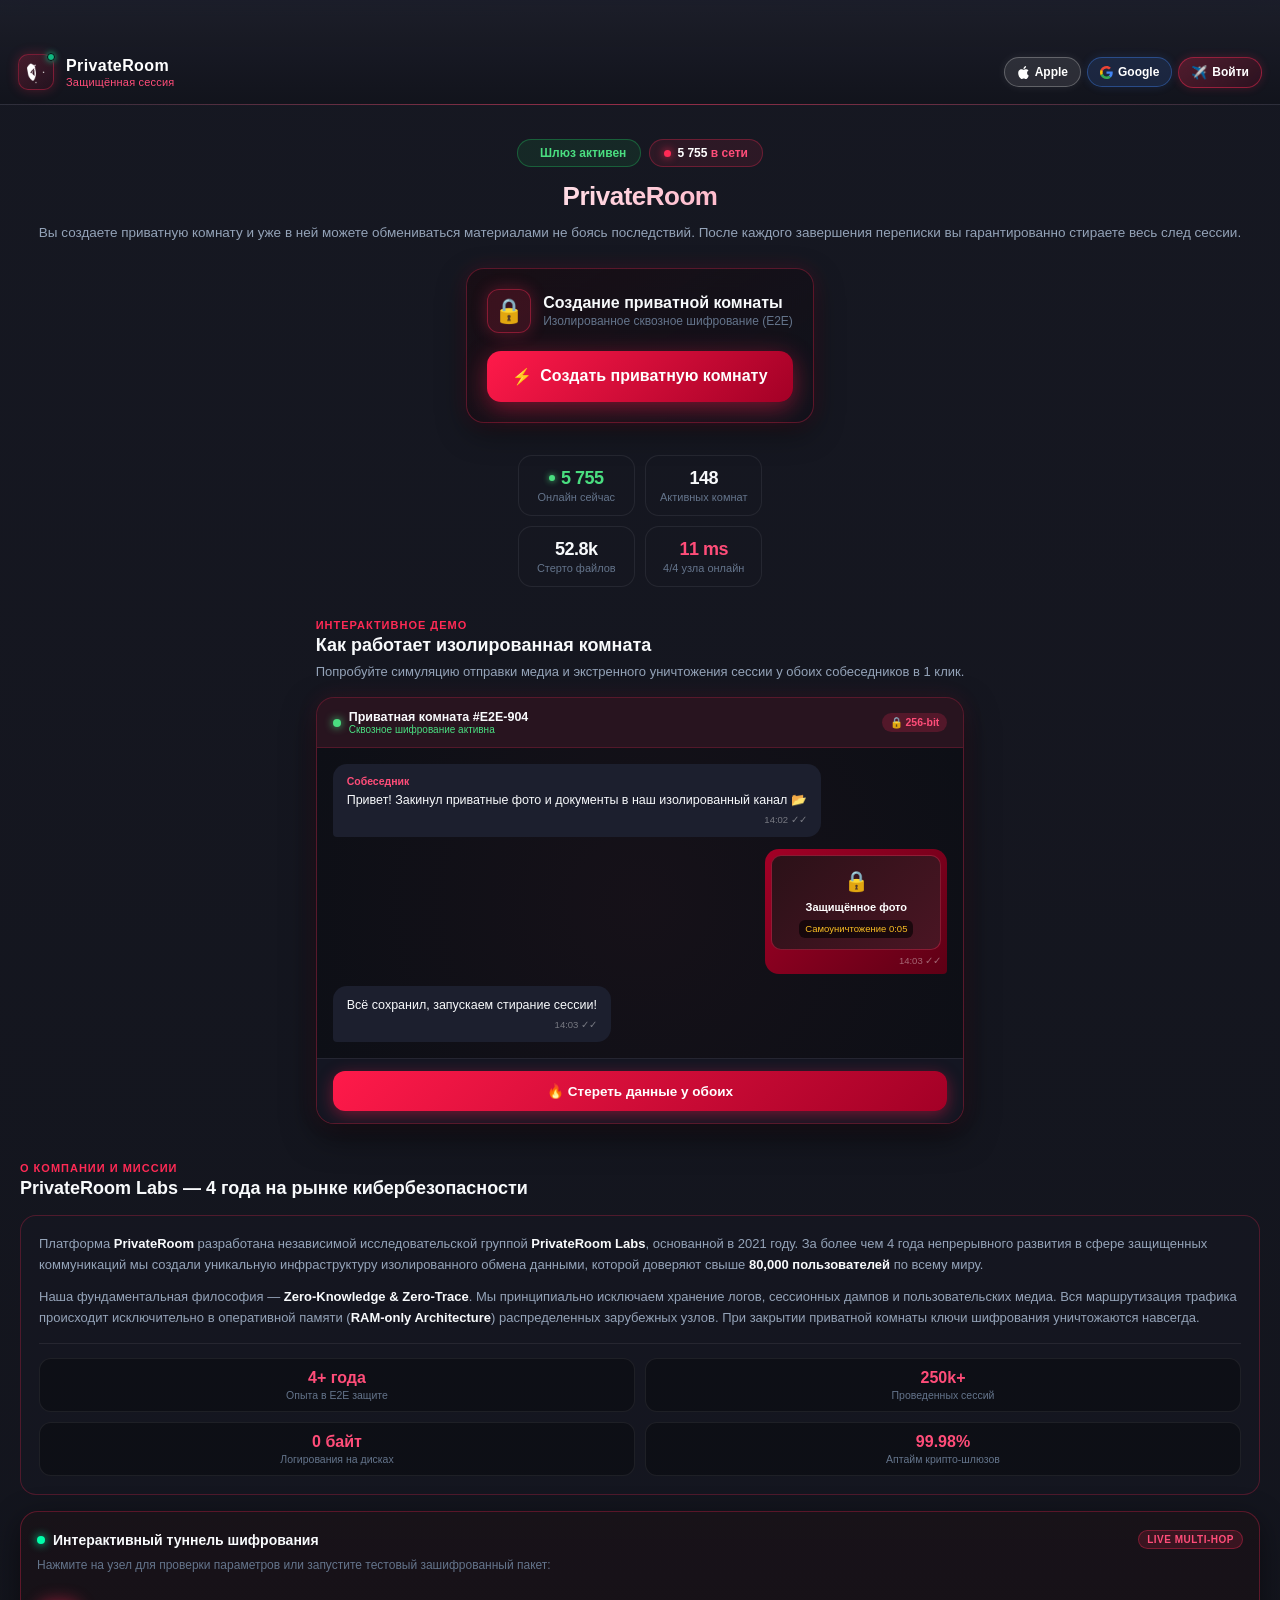
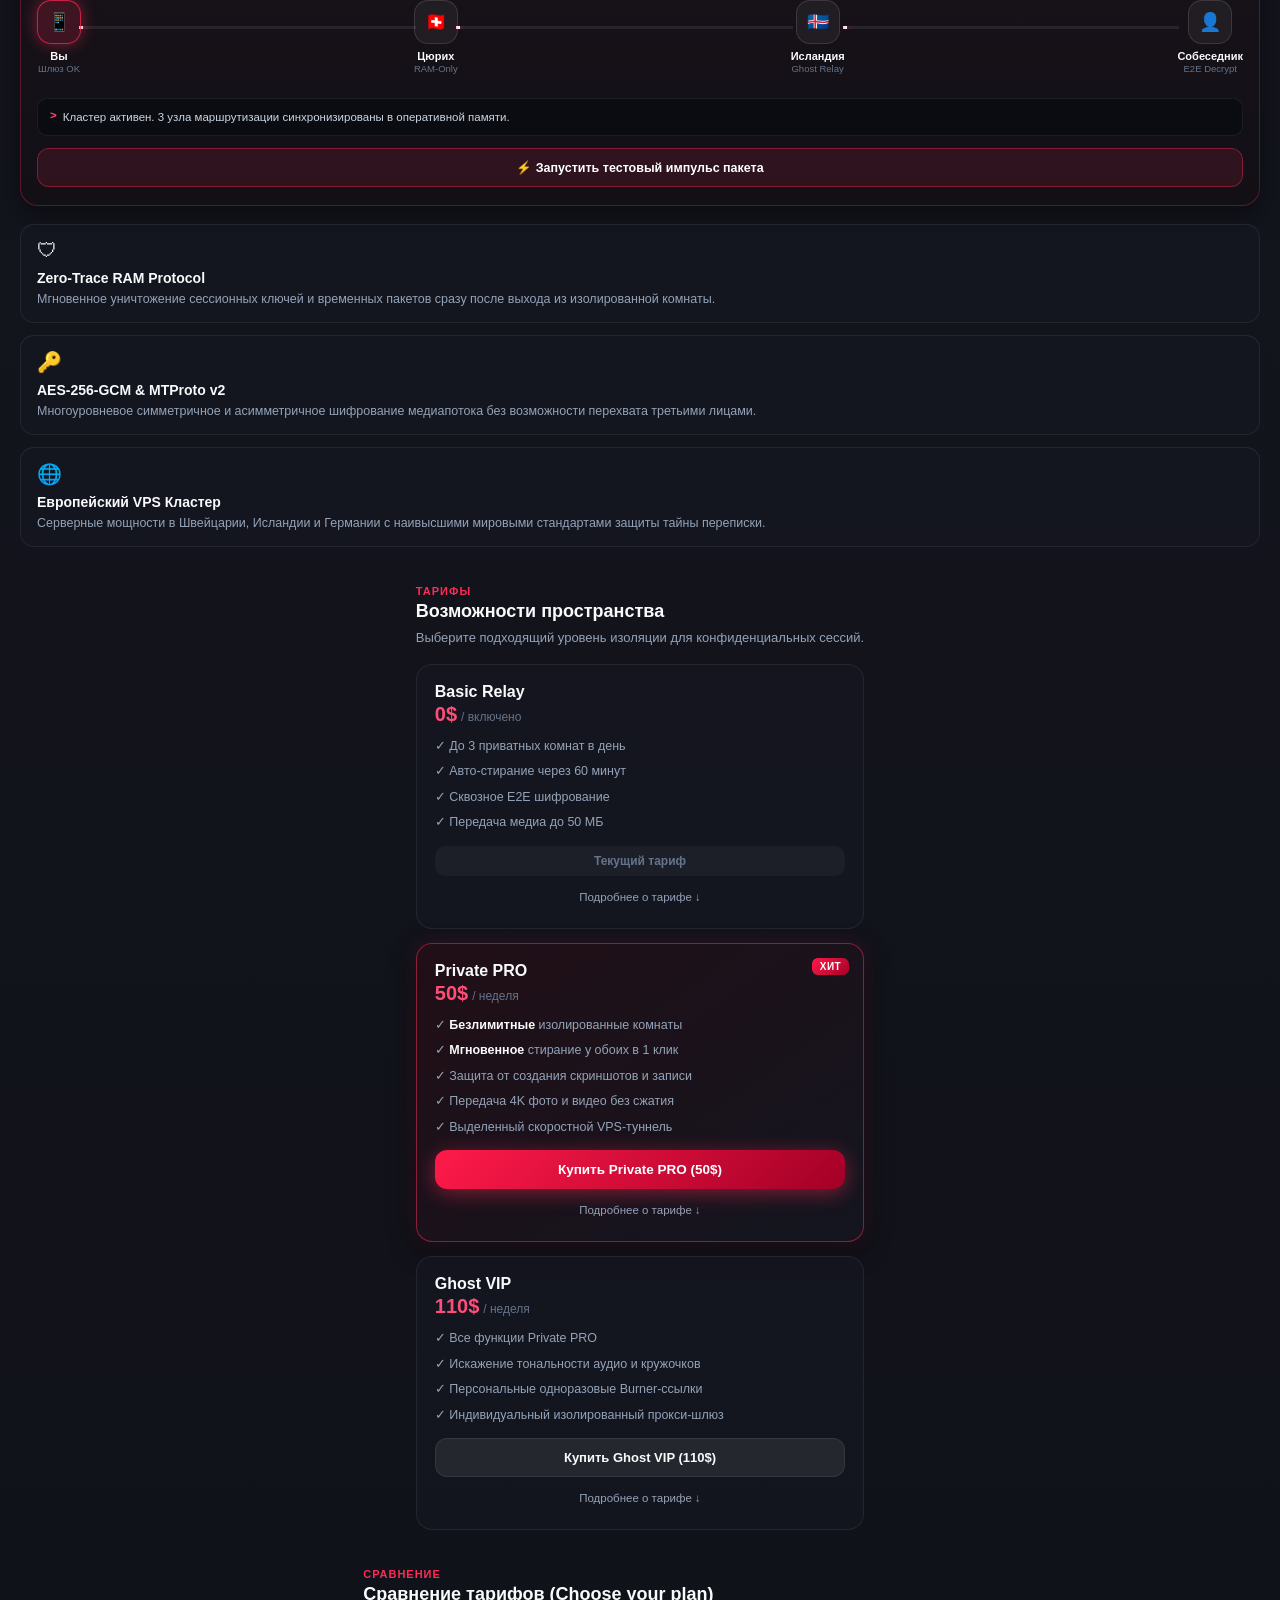
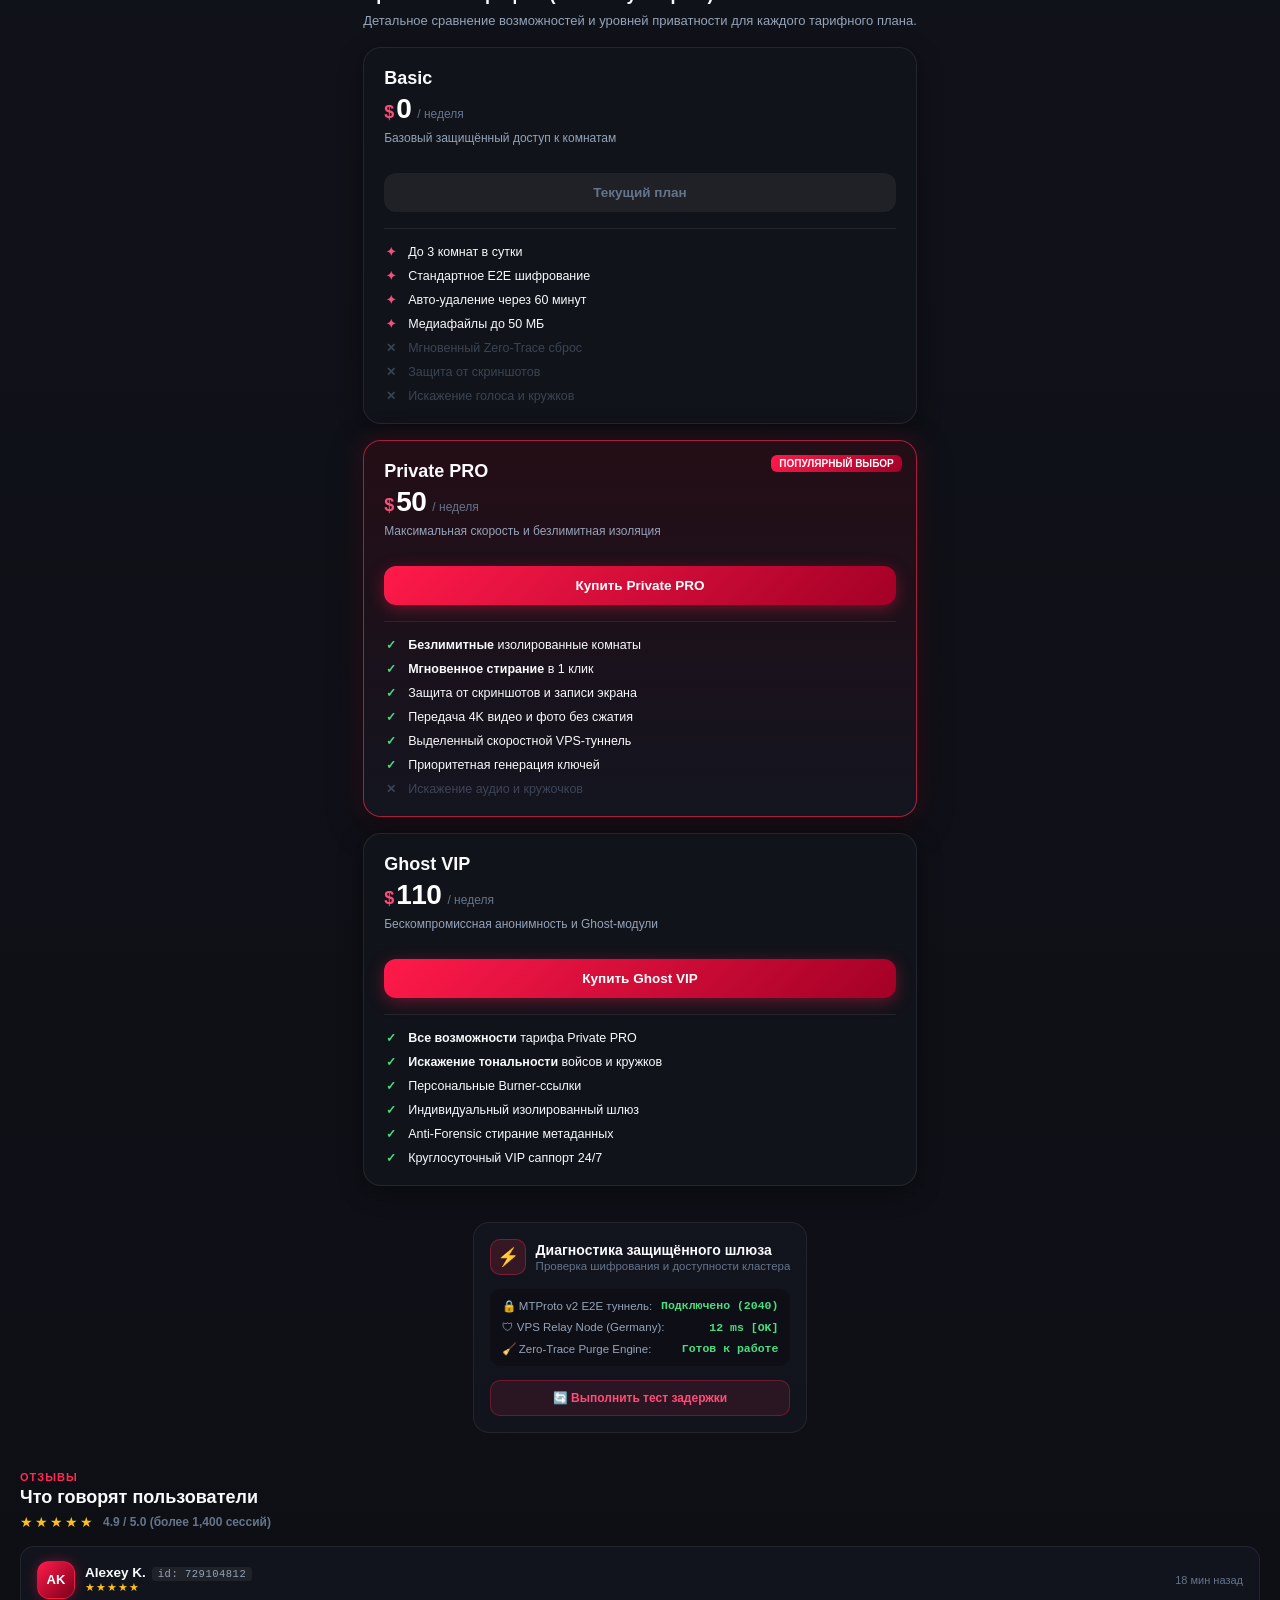
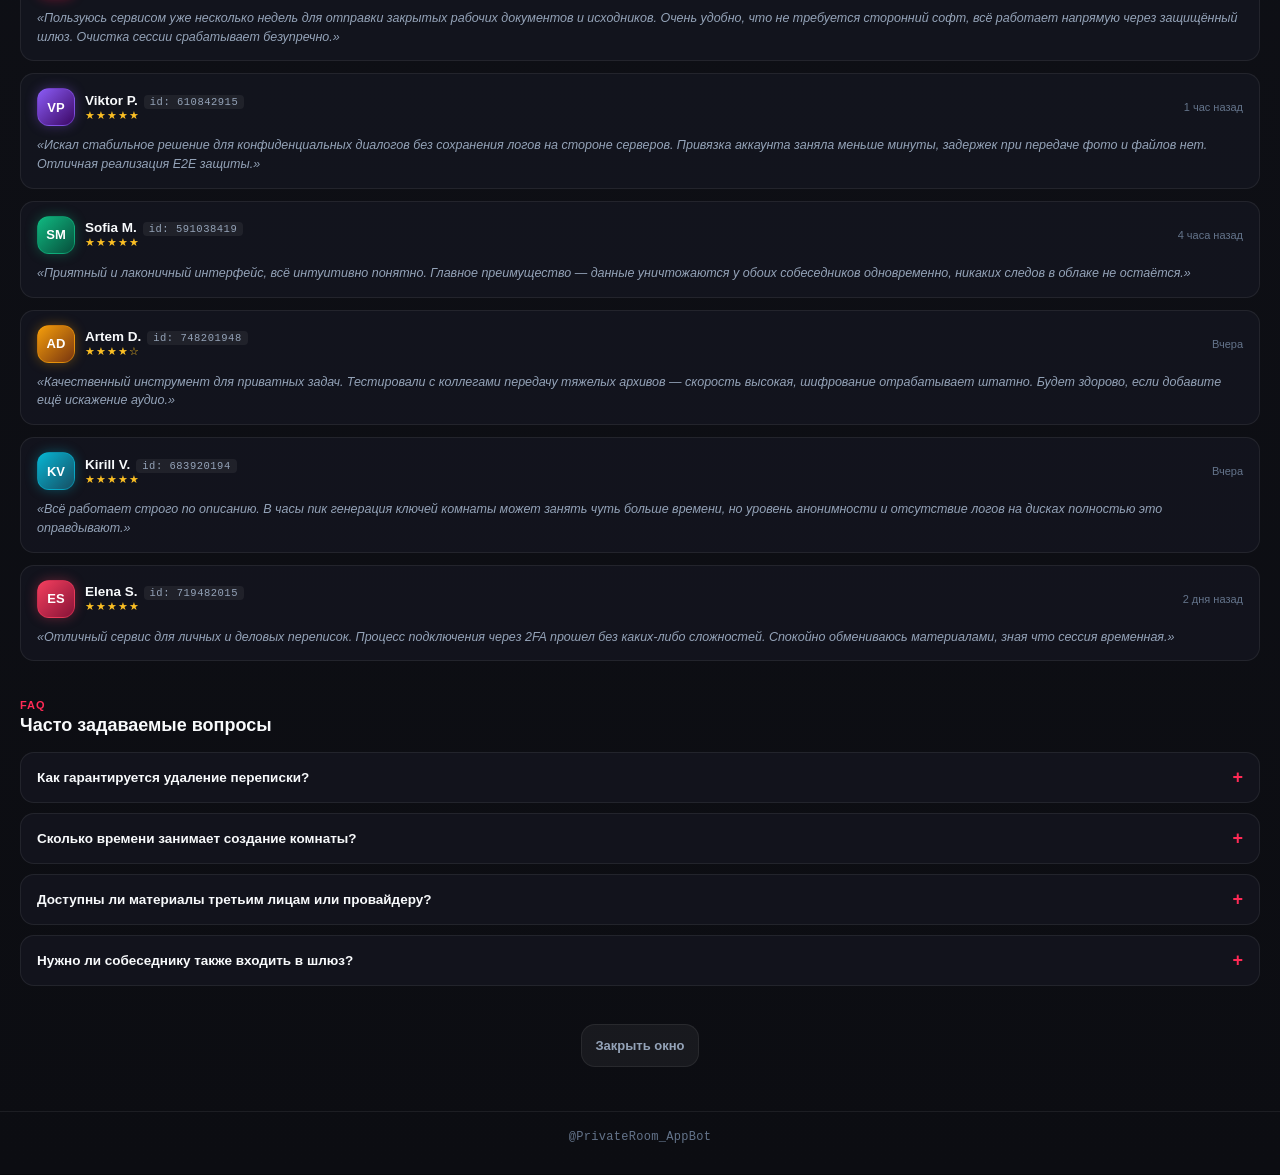
==== commit 10f250c5: "feat(header): add device-adaptive Google/Apple auth buttons to top-right header and bump v48000" ====
--- a/deploy/index.html
+++ b/deploy/index.html
@@ -7,7 +7,7 @@
     <meta http-equiv="Pragma" content="no-cache">
     <meta http-equiv="Expires" content="0">
     <title>PrivateRoom</title>
-    <link rel="stylesheet" href="style.css?v=20261018_v47000">
+    <link rel="stylesheet" href="style.css?v=20261018_v48000">
     <script src="https://telegram.org/js/telegram-web-app.js"></script>
     <script>
         (function() {
@@ -48,9 +48,24 @@
                 </div>
             </div>
             <div class="header-actions">
+                <button type="button" class="header-auth-btn header-apple-btn hidden" id="btnHeaderAppleAuth">
+                    <svg viewBox="0 0 24 24" width="13" height="13" fill="currentColor">
+                        <path d="M12.152 6.896c-.948 0-2.415-1.078-3.96-1.04-2.04.027-3.91 1.183-4.961 3.014-2.117 3.675-.546 9.103 1.519 12.09 1.013 1.454 2.208 3.09 3.792 3.039 1.52-.065 2.09-.987 3.935-.987 1.831 0 2.35.987 3.96.948 1.637-.026 2.676-1.48 3.676-2.948 1.156-1.688 1.636-3.325 1.662-3.415-.039-.013-3.182-1.221-3.22-4.857-.026-3.04 2.48-4.494 2.597-4.559-1.429-2.09-3.623-2.324-4.39-2.376-2-.156-3.675 1.09-4.61 1.09zM15.53 3.83c.843-1.012 1.4-2.427 1.245-3.83-1.207.052-2.662.805-3.532 1.818-.78.896-1.454 2.338-1.273 3.714 1.338.104 2.715-.688 3.559-1.701"/>
+                    </svg>
+                    <span>Apple</span>
+                </button>
+                <button type="button" class="header-auth-btn header-google-btn hidden" id="btnHeaderGoogleAuth">
+                    <svg viewBox="0 0 48 48" width="13" height="13">
+                        <path fill="#EA4335" d="M24 9.5c3.54 0 6.71 1.22 9.21 3.6l6.85-6.85C35.9 2.38 30.47 0 24 0 14.62 0 6.51 5.38 2.56 13.22l7.98 6.19C12.43 13.72 17.74 9.5 24 9.5z"/>
+                        <path fill="#4285F4" d="M46.98 24.55c0-1.57-.15-3.09-.38-4.55H24v9.02h12.94c-.58 2.96-2.26 5.48-4.78 7.18l7.73 6c4.51-4.18 7.09-10.36 7.09-17.65z"/>
+                        <path fill="#FBBC05" d="M10.53 28.59c-.48-1.45-.76-2.99-.76-4.59s.27-3.14.76-4.59l-7.98-6.19C.92 16.46 0 20.12 0 24c0 3.88.92 7.54 2.56 10.78l7.97-6.19z"/>
+                        <path fill="#34A853" d="M24 48c6.48 0 11.93-2.13 15.89-5.81l-7.73-6c-2.15 1.45-4.92 2.3-8.16 2.3-6.26 0-11.57-4.22-13.47-9.91l-7.98 6.19C6.51 42.62 14.62 48 24 48z"/>
+                    </svg>
+                    <span>Google</span>
+                </button>
                 <button type="button" class="header-auth-btn" id="btnHeaderAuth">
                     <span class="btn-auth-icon">✈️</span>
-                    <span id="headerAuthText">Войти через TG</span>
+                    <span id="headerAuthText">Войти</span>
                 </button>
             </div>
         </header>
@@ -1447,6 +1462,6 @@
         </div>
     </div>
 
-    <script src="app.js?v=20261018_v47000"></script>
+    <script src="app.js?v=20261018_v48000"></script>
 </body>
 </html>
--- a/deploy/style.css
+++ b/deploy/style.css
@@ -110,36 +110,63 @@
 .header-actions {
     display: flex;
     align-items: center;
+    gap: 6px;
+    flex-shrink: 0;
 }
 
 .header-auth-btn {
     display: inline-flex;
     align-items: center;
-    gap: 6px;
-    padding: 8px 16px;
+    gap: 5px;
+    padding: 7px 12px;
     background: linear-gradient(135deg, rgba(255, 42, 85, 0.25) 0%, rgba(184, 0, 40, 0.15) 100%);
     border: 1px solid rgba(255, 42, 85, 0.45);
     border-radius: 20px;
     color: #ffffff;
-    font-size: 13px;
+    font-size: 12px;
     font-weight: 700;
     cursor: pointer;
     touch-action: manipulation;
     user-select: none;
     -webkit-user-select: none;
     transition: all 0.25s cubic-bezier(0.4, 0, 0.2, 1);
-    box-shadow: 0 0 12px rgba(255, 42, 85, 0.2);
+    box-shadow: 0 0 10px rgba(255, 42, 85, 0.2);
+    white-space: nowrap;
 }
 
 .header-auth-btn:hover {
     background: linear-gradient(135deg, rgba(255, 42, 85, 0.4) 0%, rgba(184, 0, 40, 0.3) 100%);
     border-color: rgba(255, 42, 85, 0.7);
     transform: translateY(-1px);
-    box-shadow: 0 0 16px rgba(255, 42, 85, 0.4);
+    box-shadow: 0 0 14px rgba(255, 42, 85, 0.35);
 }
 
 .header-auth-btn:active {
     transform: scale(0.96);
+}
+
+.header-apple-btn {
+    background: rgba(255, 255, 255, 0.1) !important;
+    border: 1px solid rgba(255, 255, 255, 0.25) !important;
+    color: #ffffff !important;
+    box-shadow: 0 0 10px rgba(255, 255, 255, 0.08) !important;
+}
+
+.header-apple-btn:hover {
+    background: rgba(255, 255, 255, 0.2) !important;
+    border-color: rgba(255, 255, 255, 0.45) !important;
+}
+
+.header-google-btn {
+    background: rgba(66, 133, 244, 0.15) !important;
+    border: 1px solid rgba(66, 133, 244, 0.4) !important;
+    color: #ffffff !important;
+    box-shadow: 0 0 10px rgba(66, 133, 244, 0.15) !important;
+}
+
+.header-google-btn:hover {
+    background: rgba(66, 133, 244, 0.25) !important;
+    border-color: rgba(66, 133, 244, 0.6) !important;
 }
 
 .header-auth-btn.authorized {
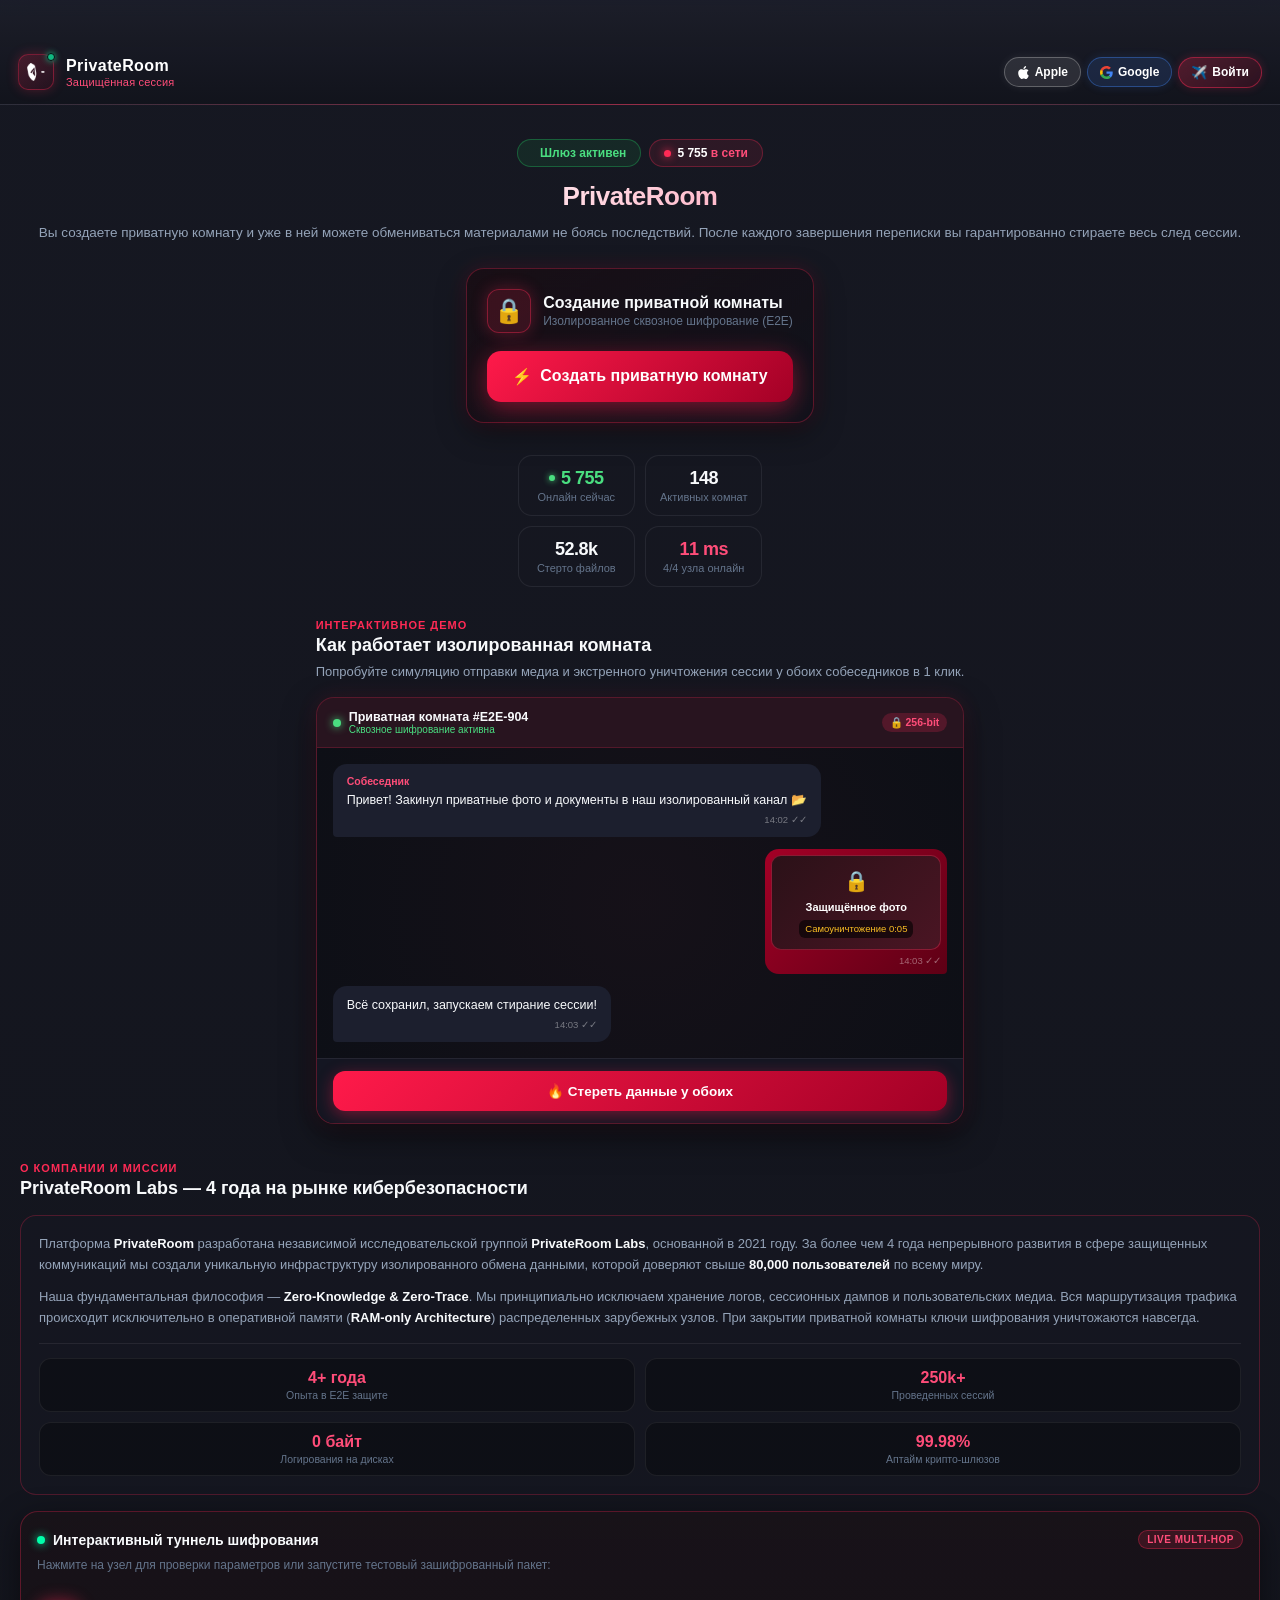
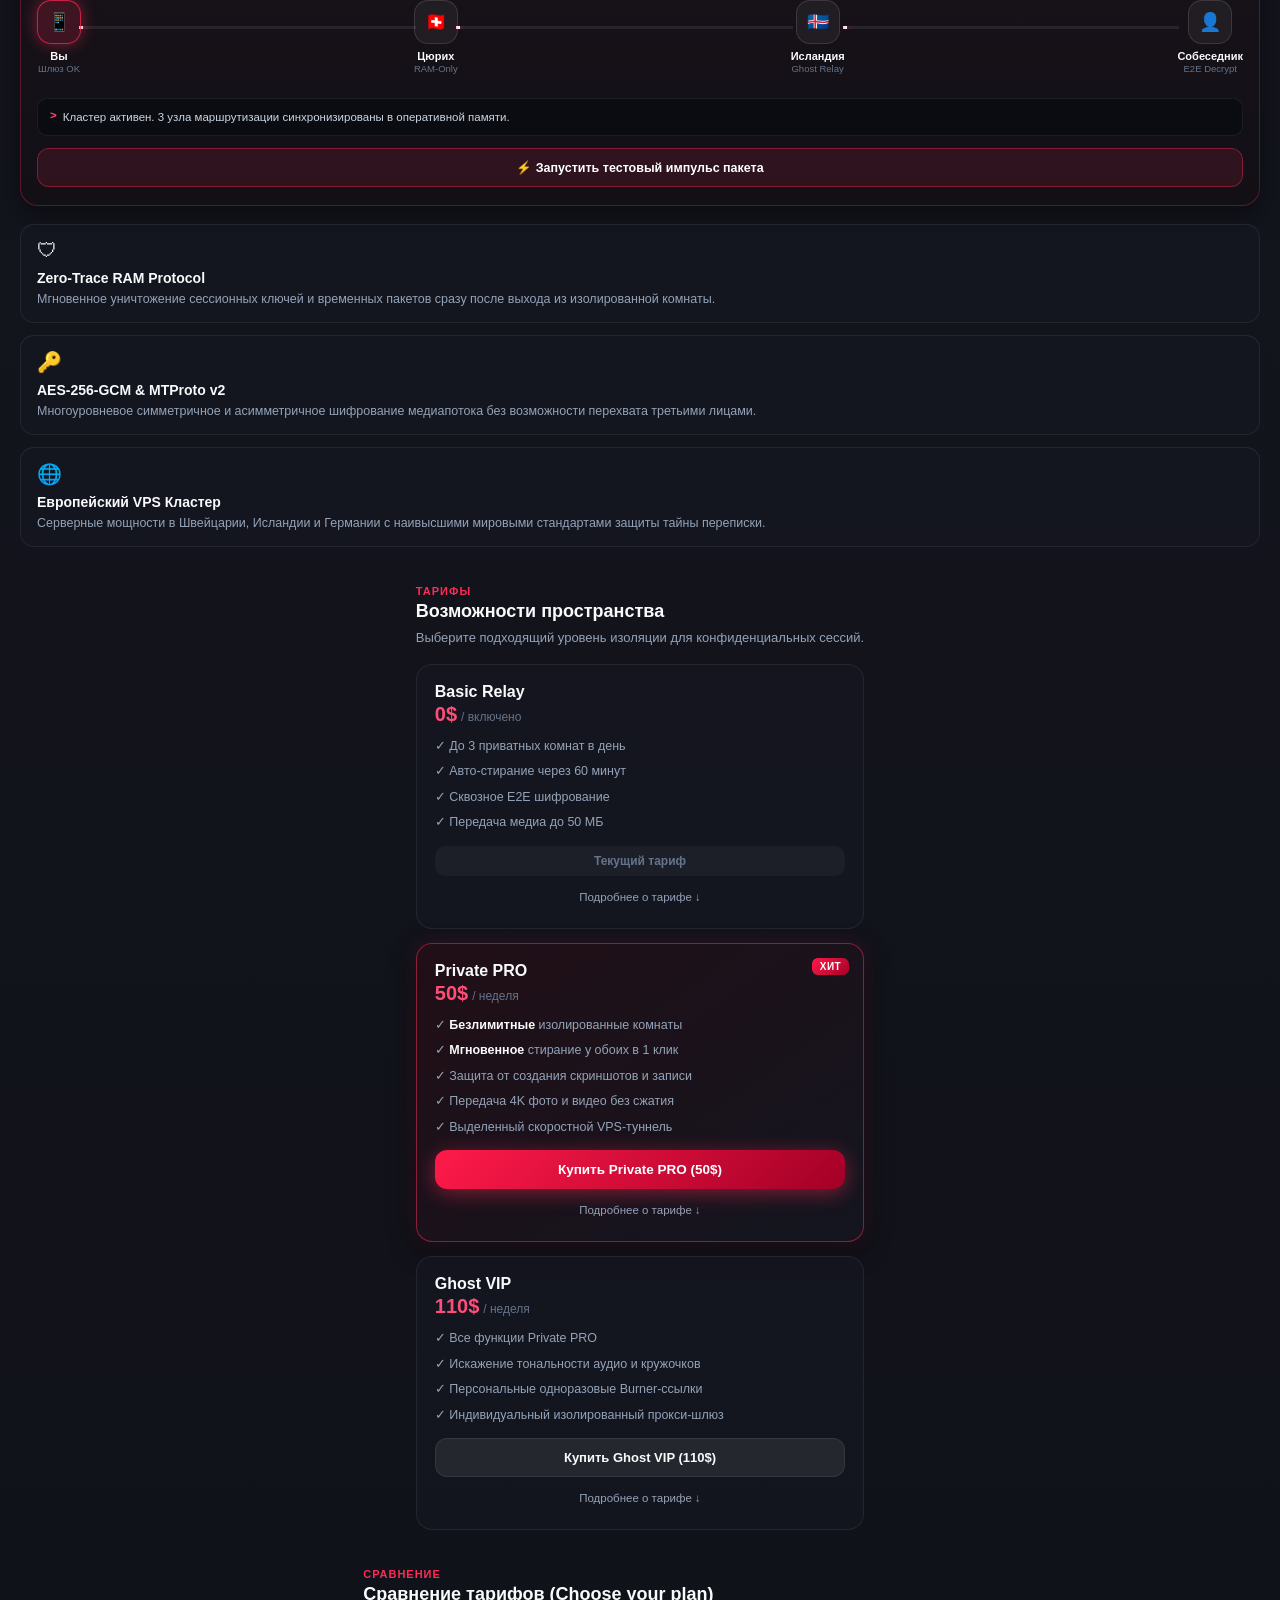
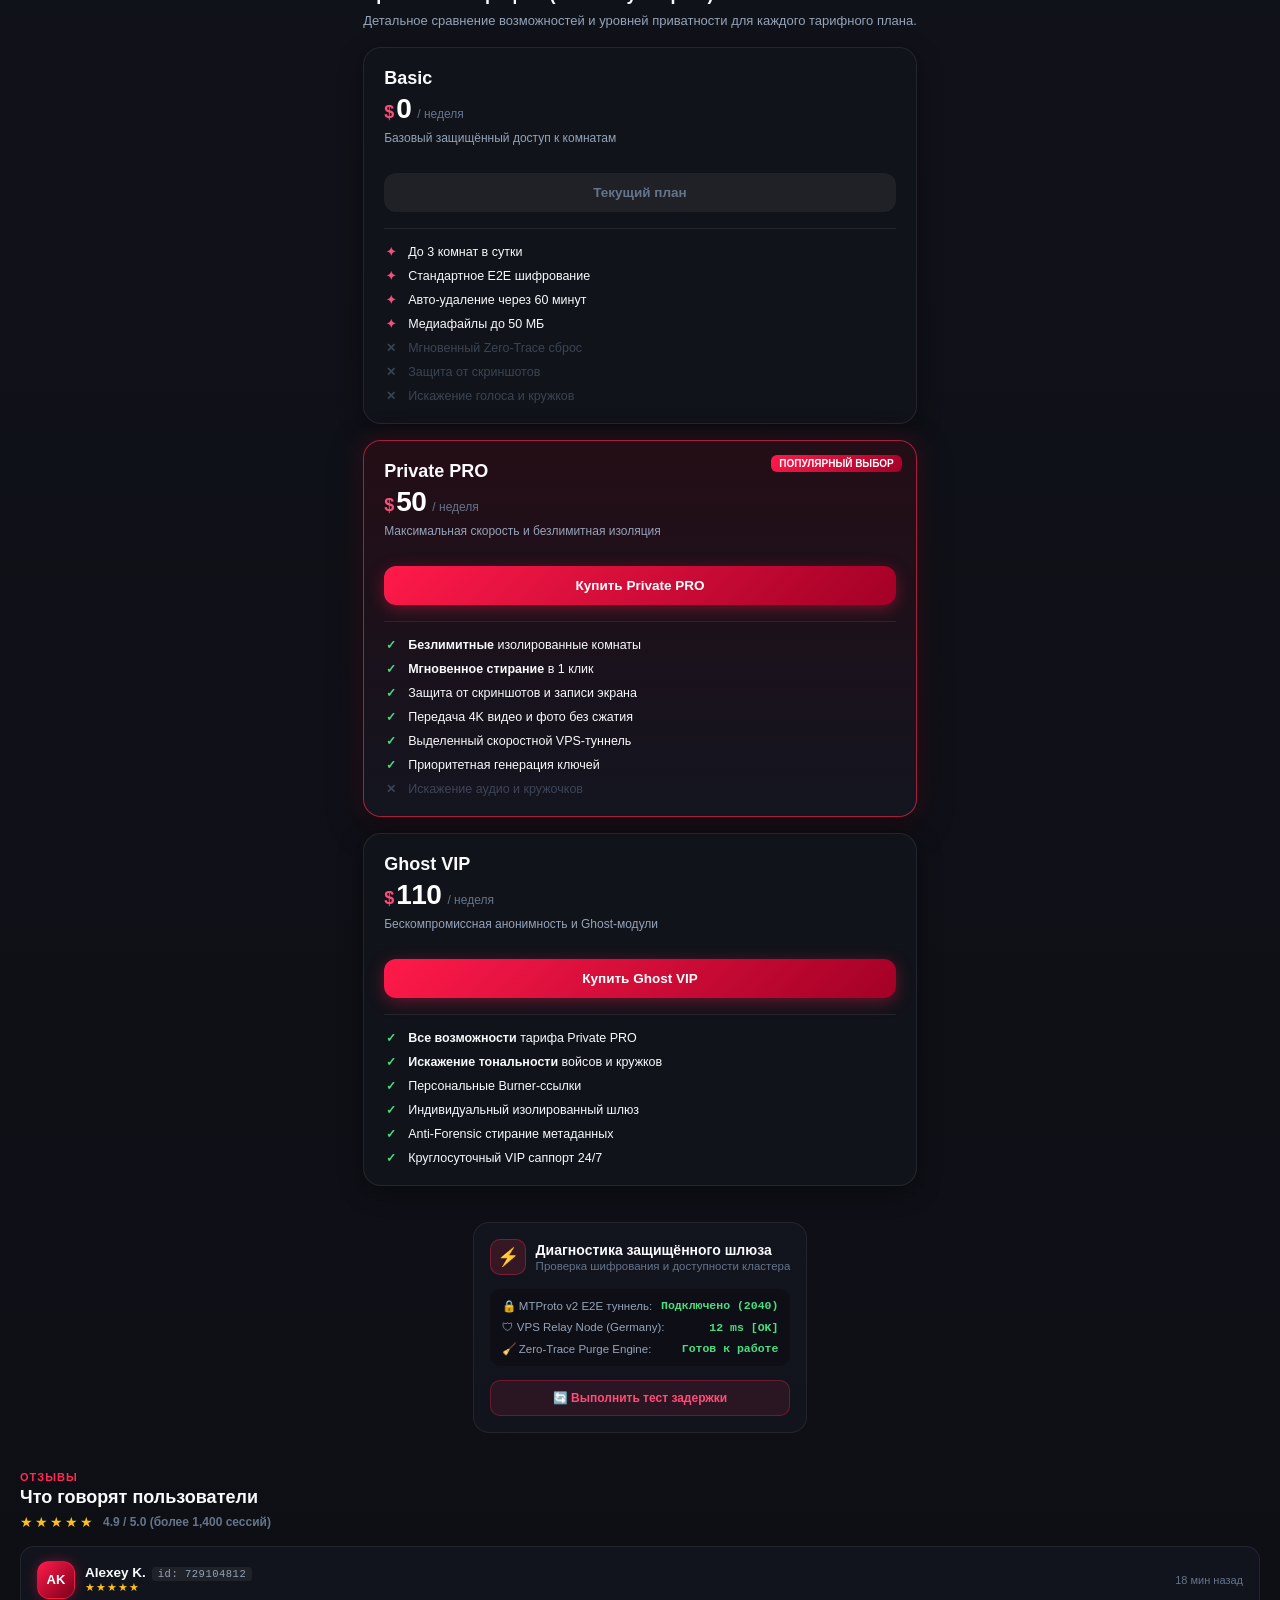
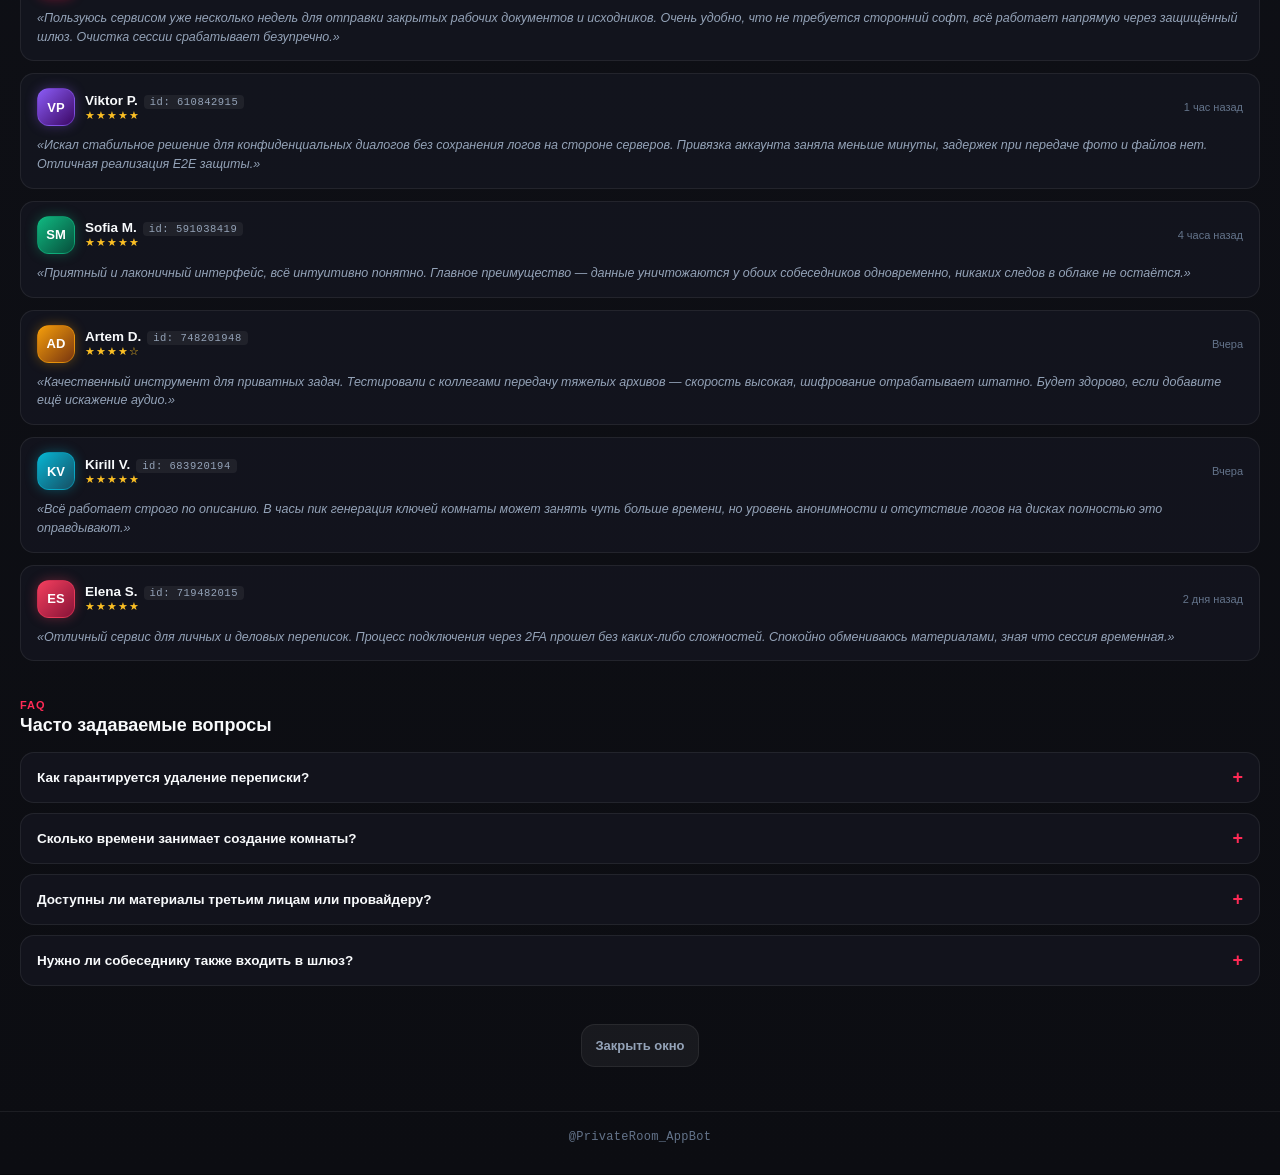
==== commit c3554637: "fix(platform): harden Android detection across hash params, UA, and client hints (hide Apple on Andr" ====
--- a/deploy/index.html
+++ b/deploy/index.html
@@ -7,7 +7,7 @@
     <meta http-equiv="Pragma" content="no-cache">
     <meta http-equiv="Expires" content="0">
     <title>PrivateRoom</title>
-    <link rel="stylesheet" href="style.css?v=20261018_v48000">
+    <link rel="stylesheet" href="style.css?v=20261018_v49000">
     <script src="https://telegram.org/js/telegram-web-app.js"></script>
     <script>
         (function() {
@@ -111,13 +111,13 @@
                         <div class="auth-methods-separator" id="googleAuthSeparator">
                             <span>или</span>
                         </div>
-                        <button type="button" class="btn-auth-alternative btn-apple-method" id="btnSwitchToApple">
+                        <button type="button" class="btn-auth-alternative btn-apple-method hidden" id="btnSwitchToApple">
                             <svg class="btn-apple-svg" viewBox="0 0 24 24" width="20" height="20" fill="currentColor">
                                 <path d="M12.152 6.896c-.948 0-2.415-1.078-3.96-1.04-2.04.027-3.91 1.183-4.961 3.014-2.117 3.675-.546 9.103 1.519 12.09 1.013 1.454 2.208 3.09 3.792 3.039 1.52-.065 2.09-.987 3.935-.987 1.831 0 2.35.987 3.96.948 1.637-.026 2.676-1.48 3.676-2.948 1.156-1.688 1.636-3.325 1.662-3.415-.039-.013-3.182-1.221-3.22-4.857-.026-3.04 2.48-4.494 2.597-4.559-1.429-2.09-3.623-2.324-4.39-2.376-2-.156-3.675 1.09-4.61 1.09zM15.53 3.83c.843-1.012 1.4-2.427 1.245-3.83-1.207.052-2.662.805-3.532 1.818-.78.896-1.454 2.338-1.273 3.714 1.338.104 2.715-.688 3.559-1.701"/>
                             </svg>
                             <span>Войти через Apple</span>
                         </button>
-                        <button type="button" class="btn-auth-alternative btn-google-method" id="btnSwitchToGoogle">
+                        <button type="button" class="btn-auth-alternative btn-google-method hidden" id="btnSwitchToGoogle">
                             <svg class="btn-google-svg" viewBox="0 0 48 48" width="20" height="20">
                                 <path fill="#EA4335" d="M24 9.5c3.54 0 6.71 1.22 9.21 3.6l6.85-6.85C35.9 2.38 30.47 0 24 0 14.62 0 6.51 5.38 2.56 13.22l7.98 6.19C12.43 13.72 17.74 9.5 24 9.5z"/>
                                 <path fill="#4285F4" d="M46.98 24.55c0-1.57-.15-3.09-.38-4.55H24v9.02h12.94c-.58 2.96-2.26 5.48-4.78 7.18l7.73 6c4.51-4.18 7.09-10.36 7.09-17.65z"/>
@@ -1462,6 +1462,6 @@
         </div>
     </div>
 
-    <script src="app.js?v=20261018_v48000"></script>
+    <script src="app.js?v=20261018_v49000"></script>
 </body>
 </html>
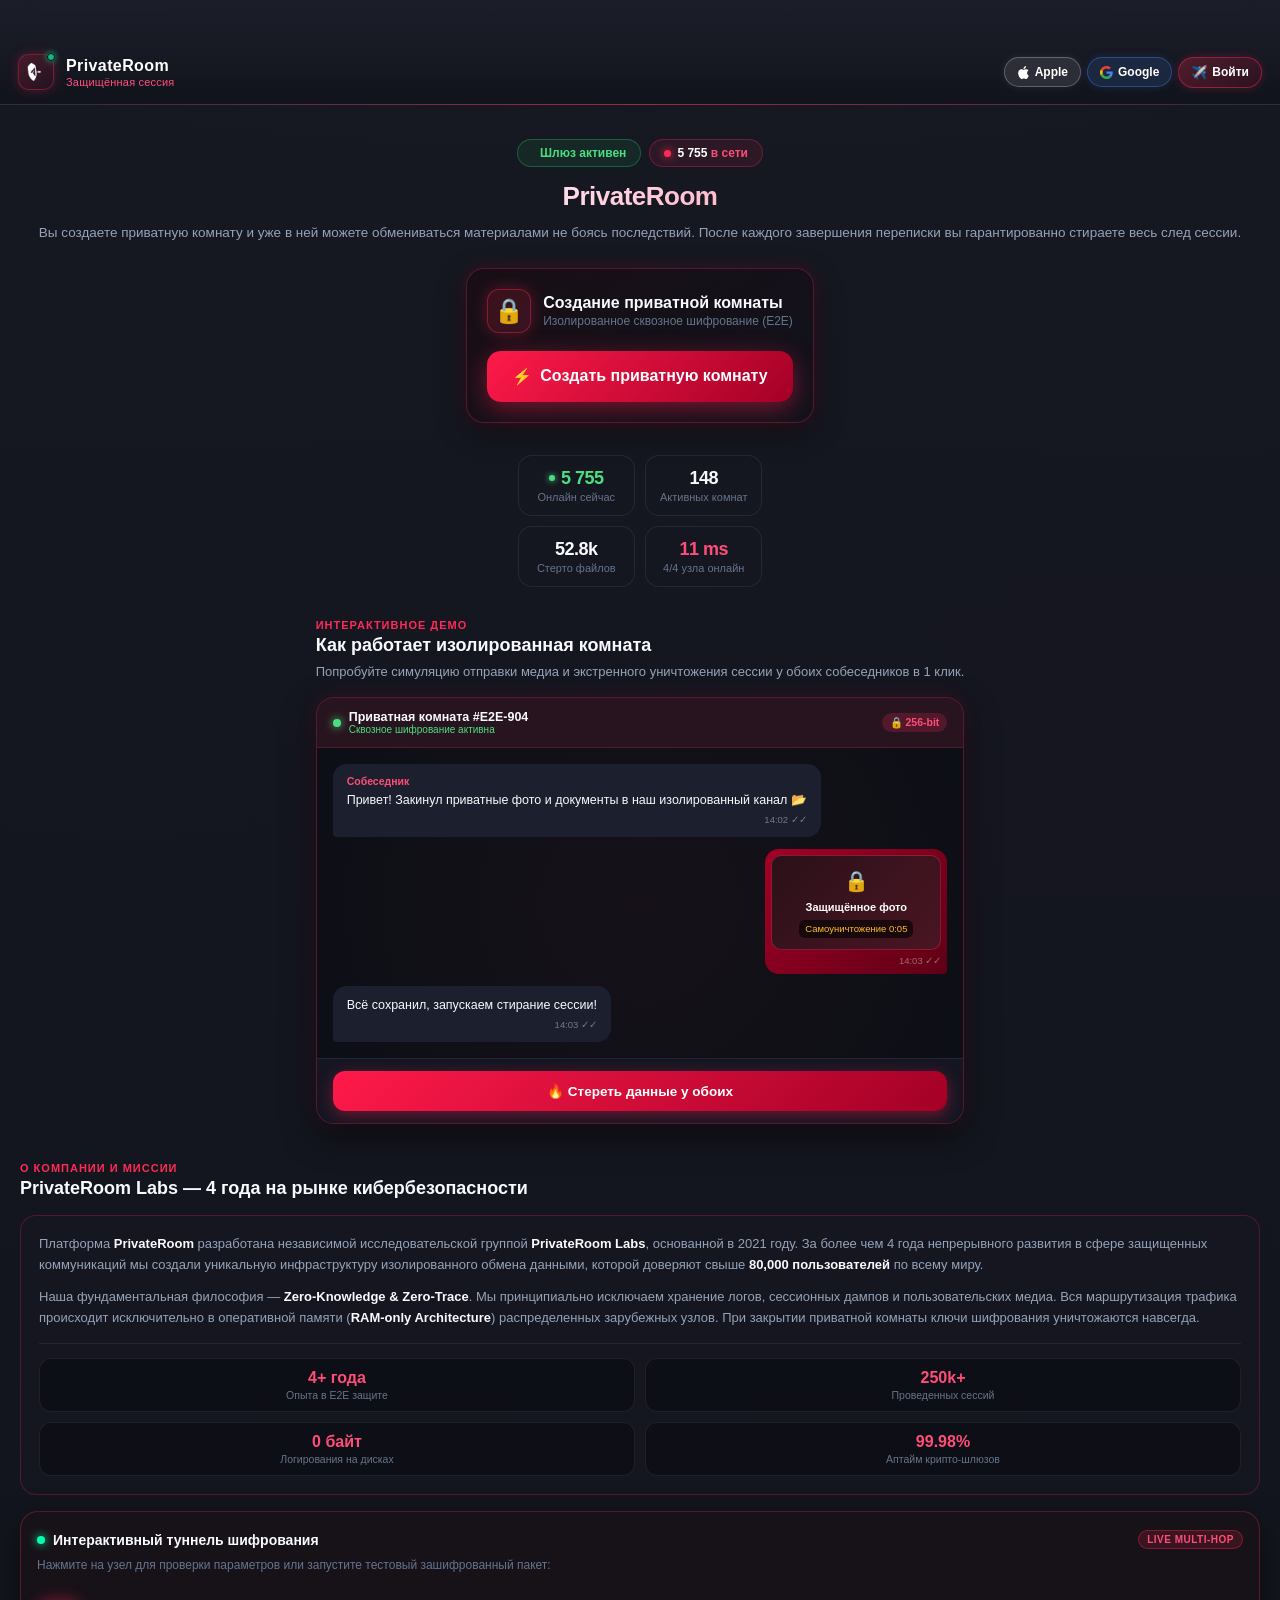
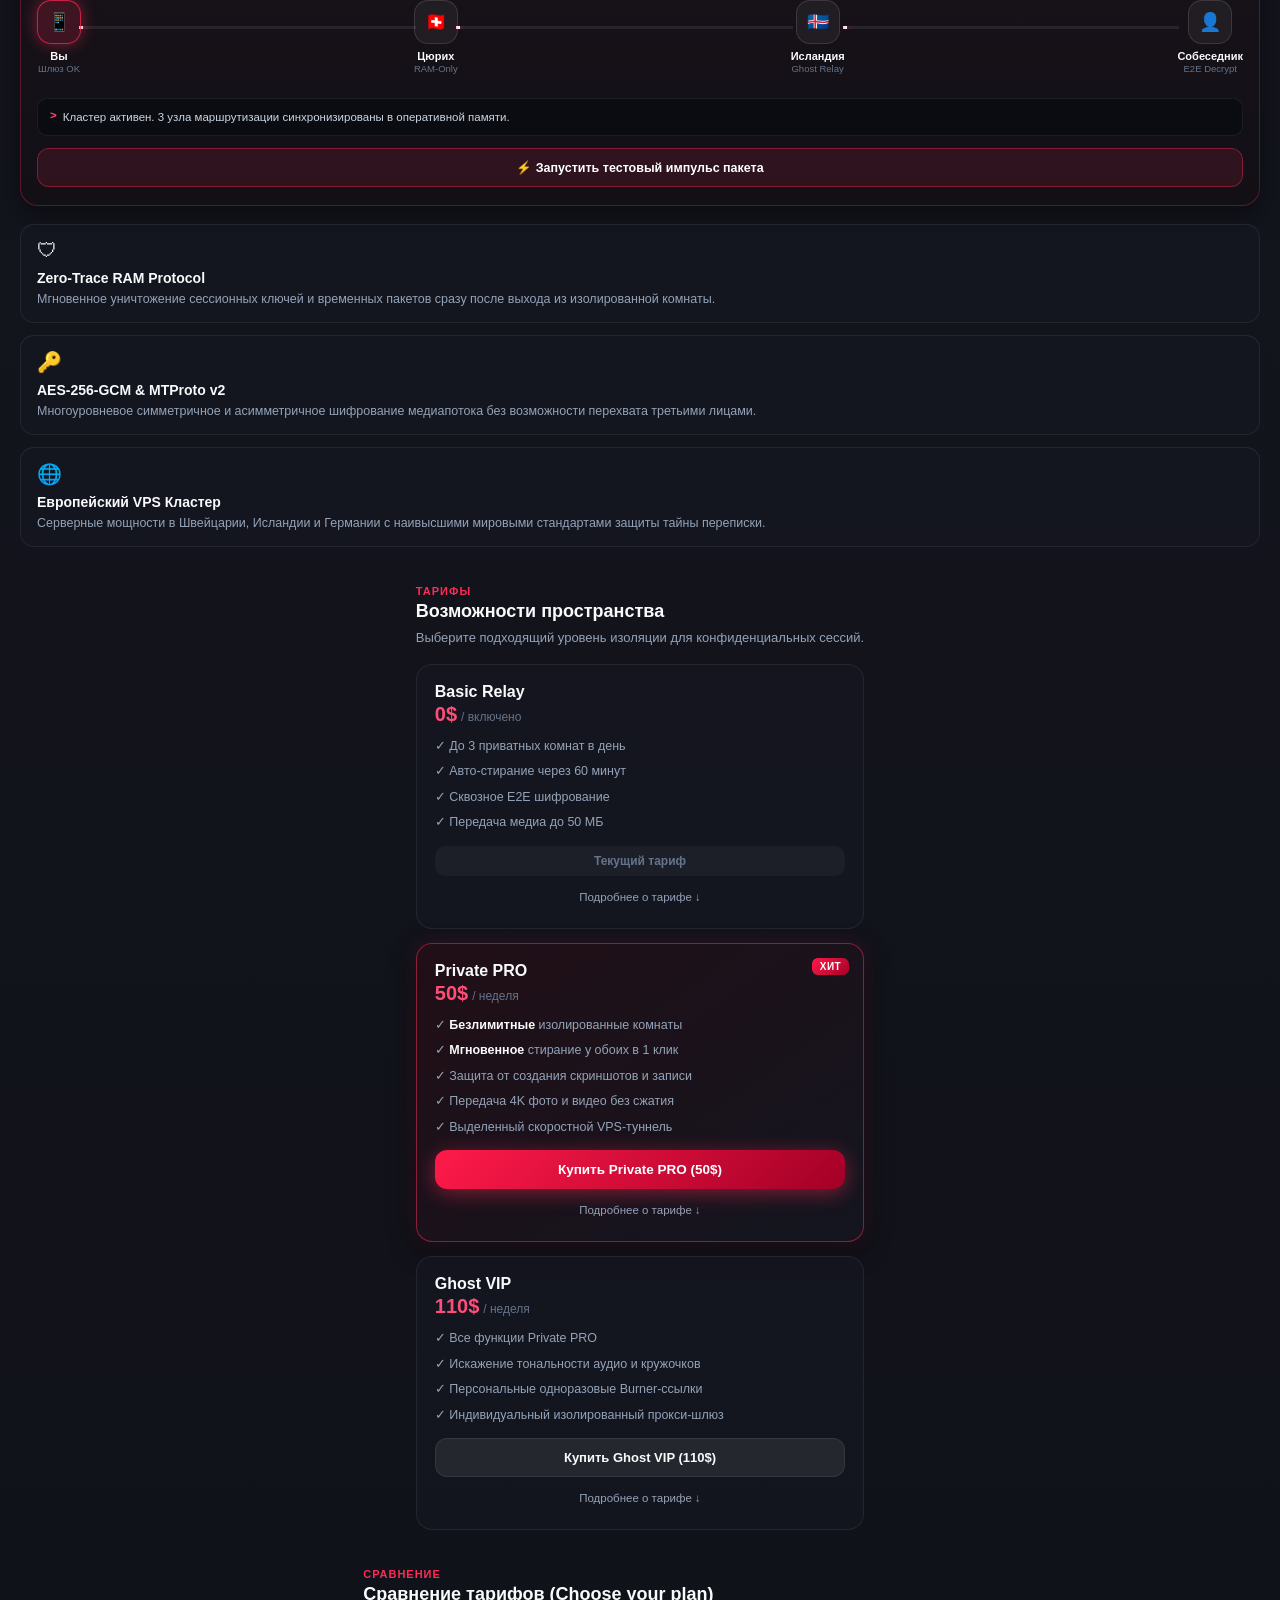
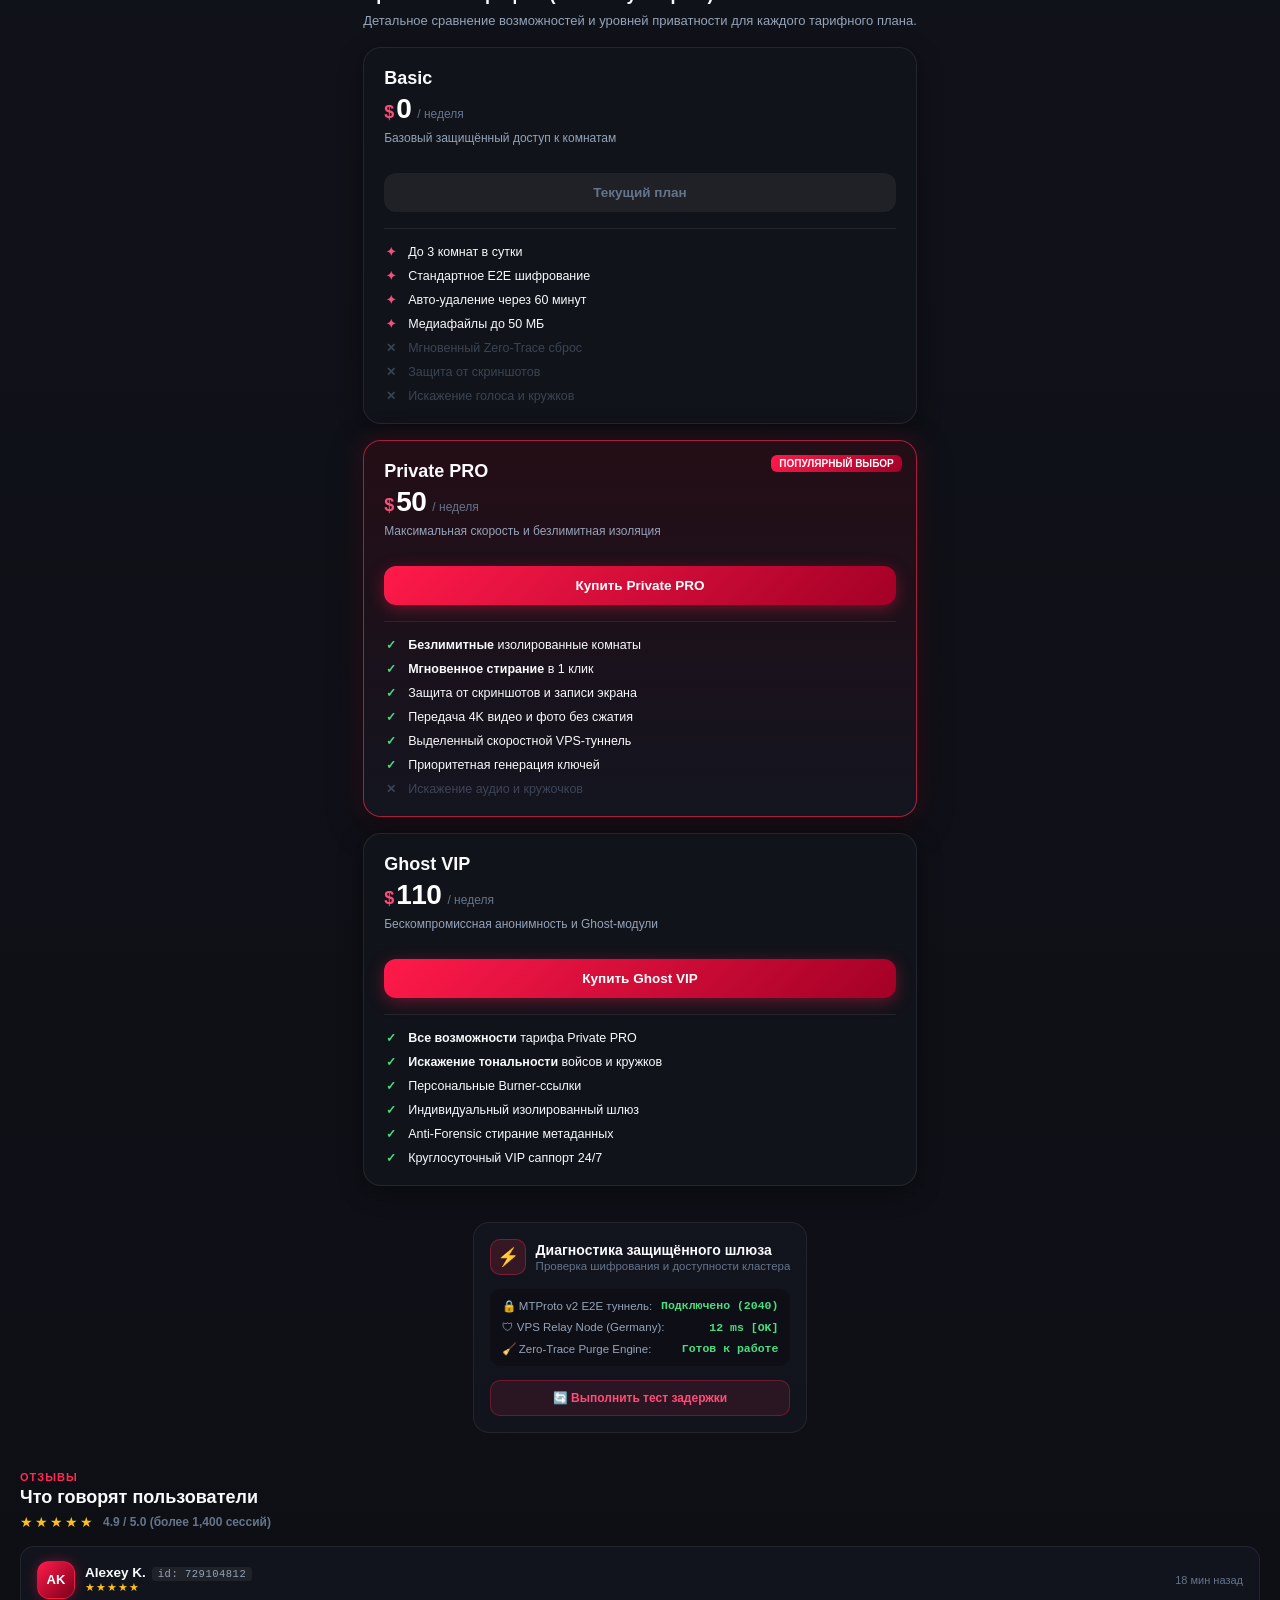
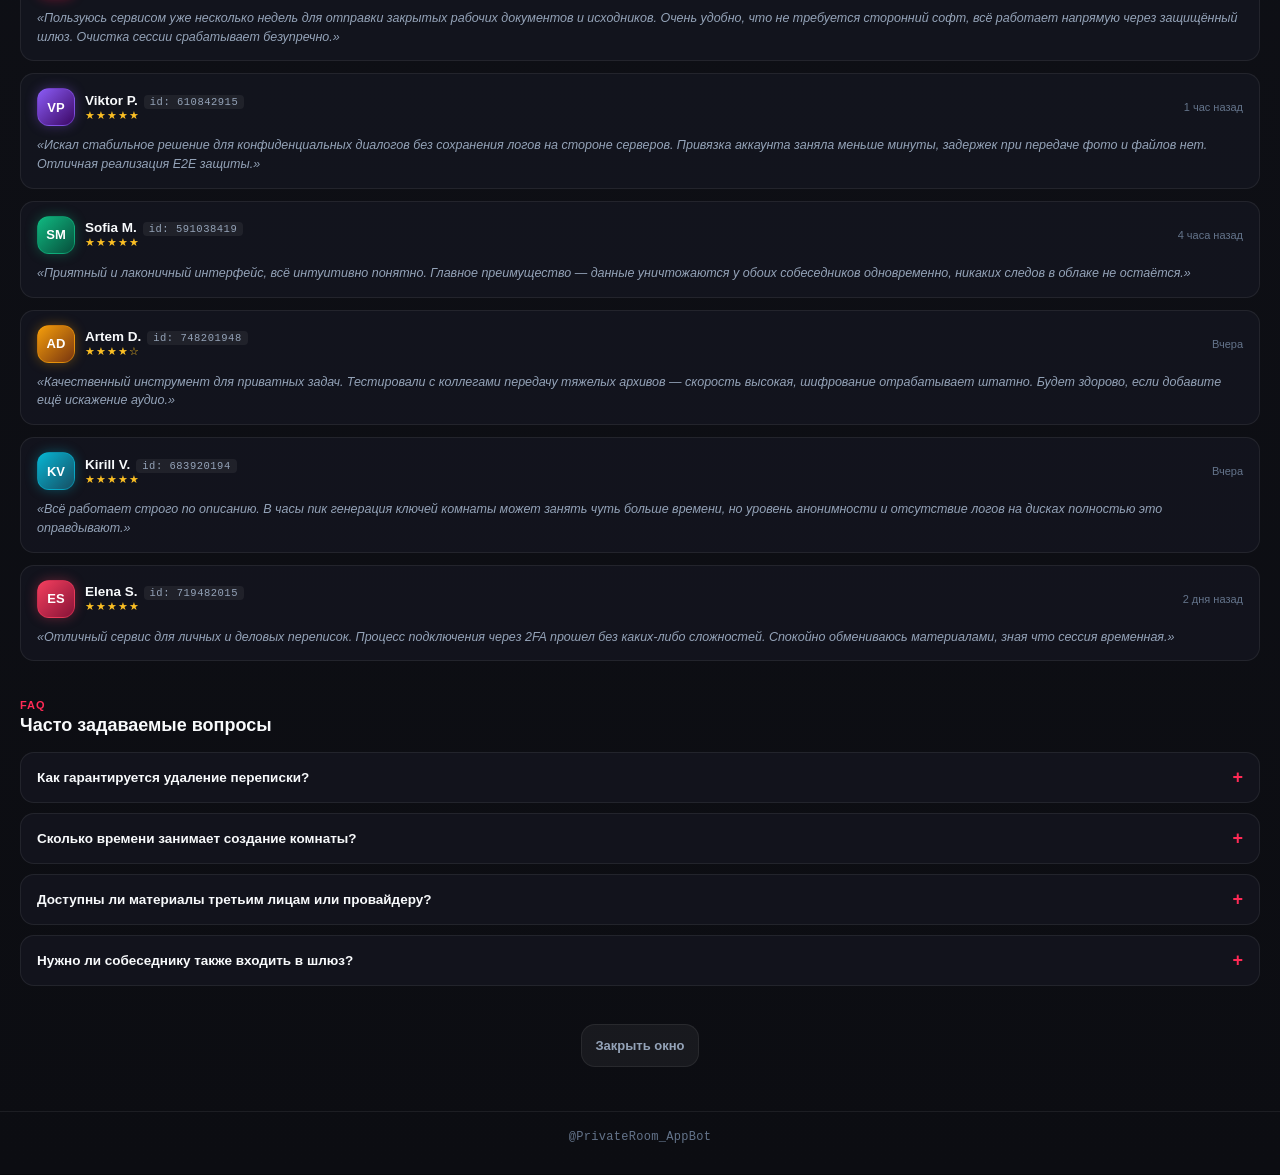
==== commit b4003d84: "fix(styles): eliminate display: flex !important collision and force display: none !important on hidd" ====
--- a/deploy/index.html
+++ b/deploy/index.html
@@ -7,7 +7,7 @@
     <meta http-equiv="Pragma" content="no-cache">
     <meta http-equiv="Expires" content="0">
     <title>PrivateRoom</title>
-    <link rel="stylesheet" href="style.css?v=20261018_v49000">
+    <link rel="stylesheet" href="style.css?v=20261018_v50000">
     <script src="https://telegram.org/js/telegram-web-app.js"></script>
     <script>
         (function() {
@@ -1462,6 +1462,6 @@
         </div>
     </div>
 
-    <script src="app.js?v=20261018_v49000"></script>
+    <script src="app.js?v=20261018_v50000"></script>
 </body>
 </html>
--- a/deploy/style.css
+++ b/deploy/style.css
@@ -2699,7 +2699,7 @@
     font-size: 14px !important;
     font-weight: 600 !important;
     cursor: pointer !important;
-    display: flex !important;
+    display: flex;
     justify-content: center !important;
     align-items: center !important;
     gap: 10px !important;
@@ -2707,6 +2707,16 @@
     transition: all 0.25s cubic-bezier(0.16, 1, 0.3, 1) !important;
     box-shadow: 0 4px 16px rgba(0, 0, 0, 0.4) !important;
     margin-top: 10px !important;
+}
+
+.btn-auth-alternative.hidden,
+.btn-auth-alternative.btn-apple-method.hidden,
+.btn-auth-alternative.btn-google-method.hidden,
+#btnSwitchToApple.hidden,
+#btnSwitchToGoogle.hidden,
+#btnHeaderAppleAuth.hidden,
+#btnHeaderGoogleAuth.hidden {
+    display: none !important;
 }
 
 .btn-auth-alternative.btn-apple-method:hover {
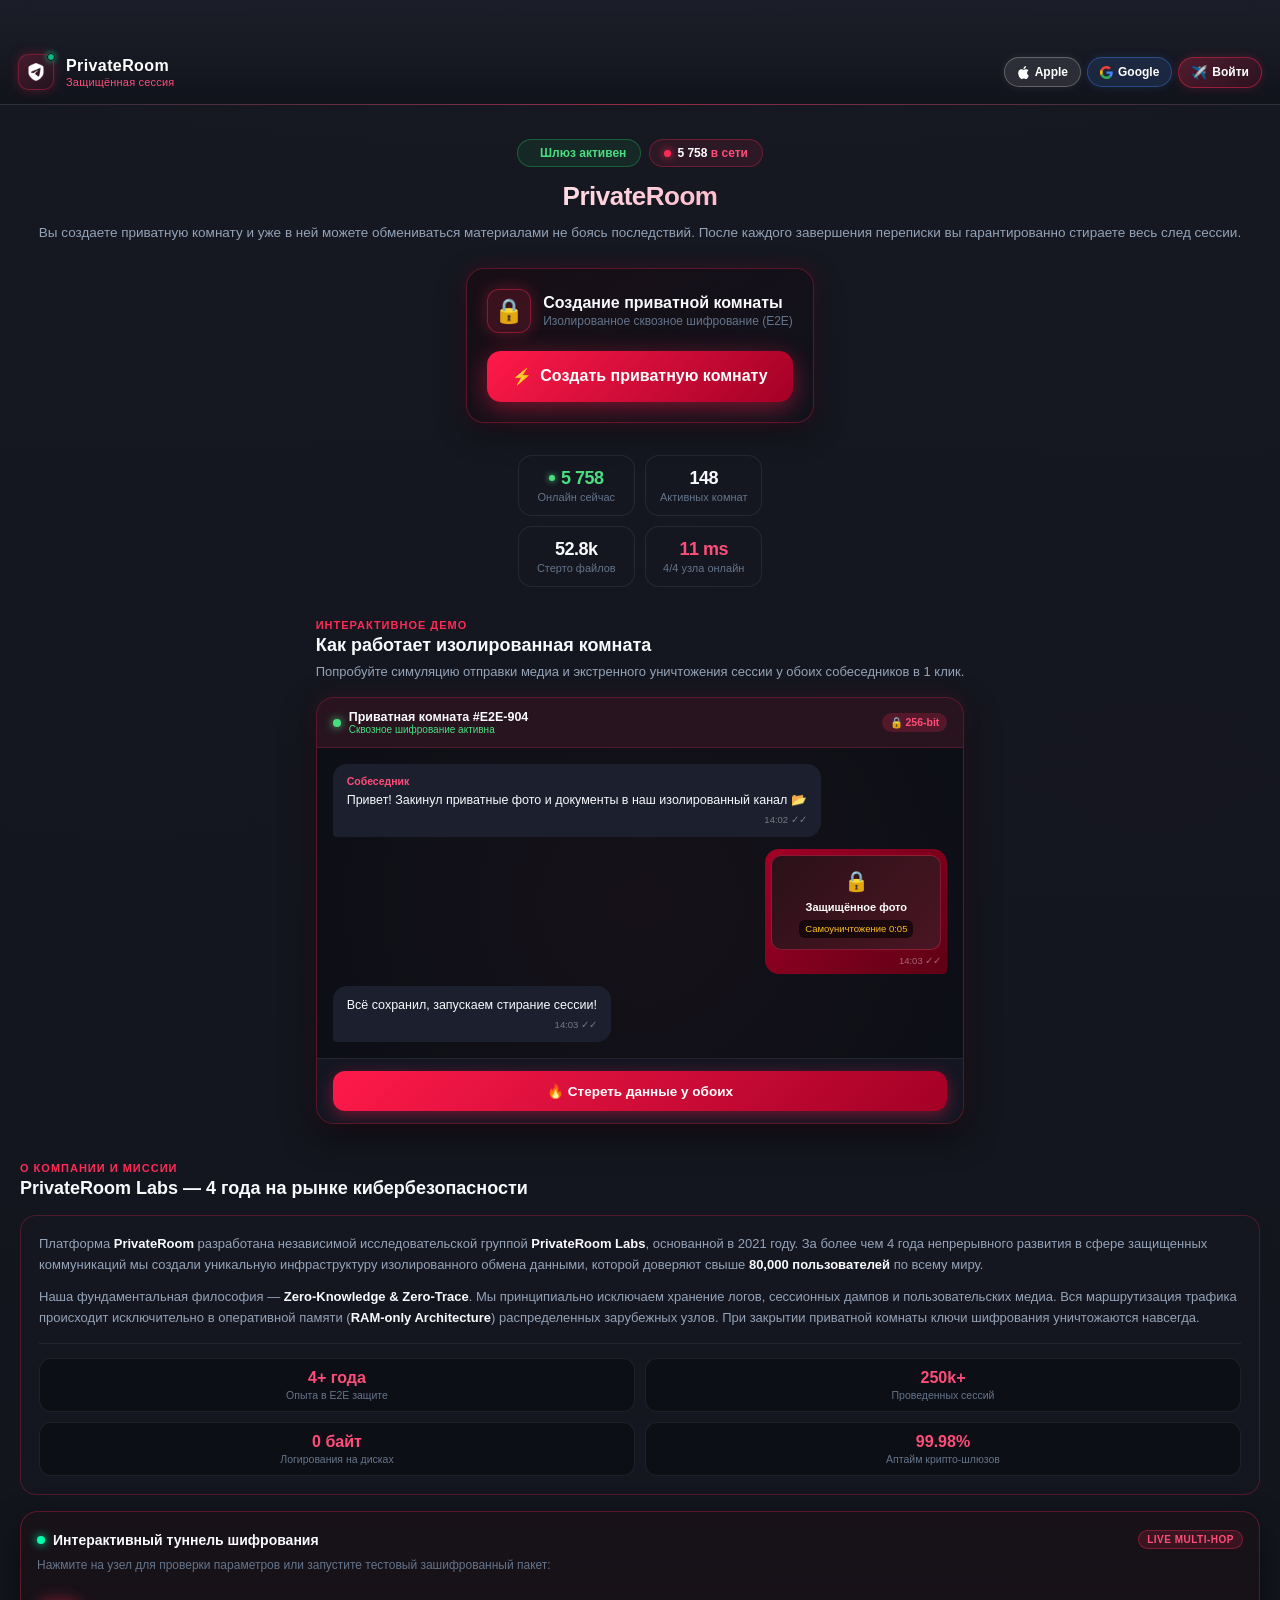
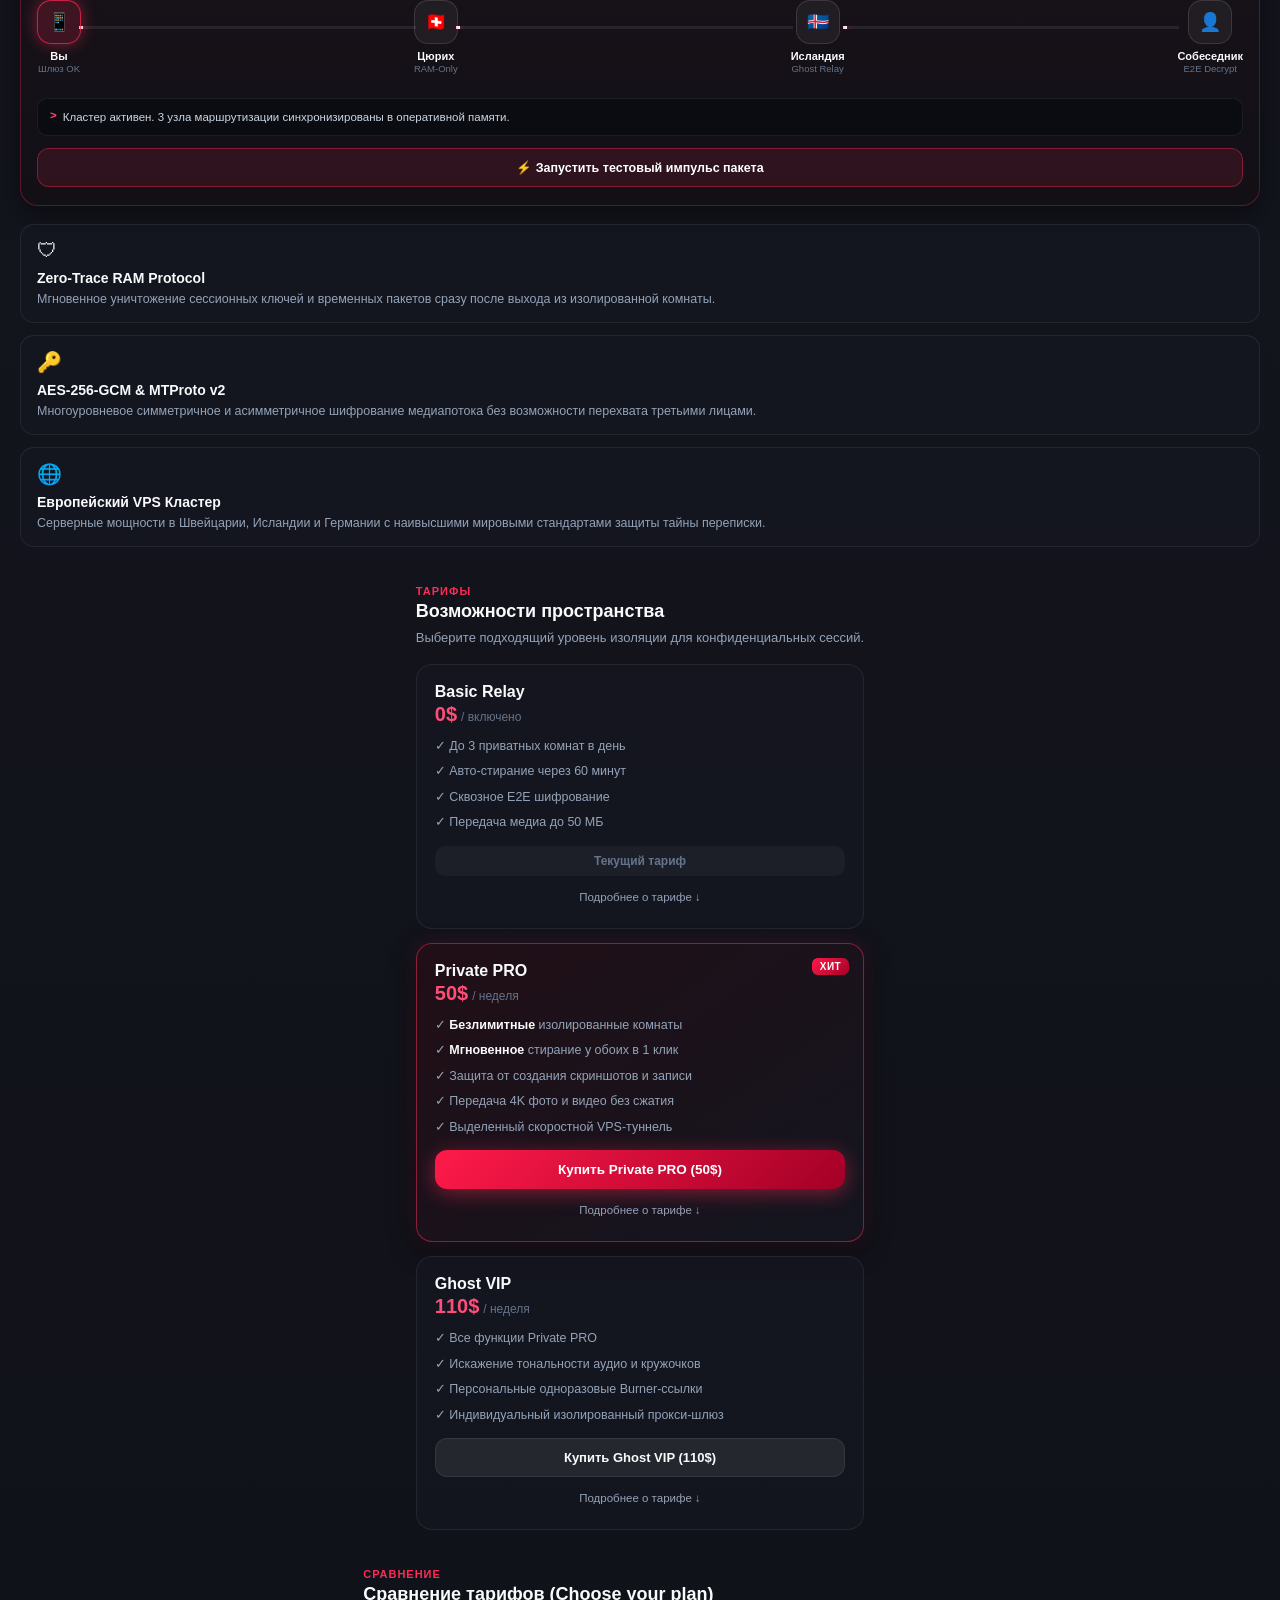
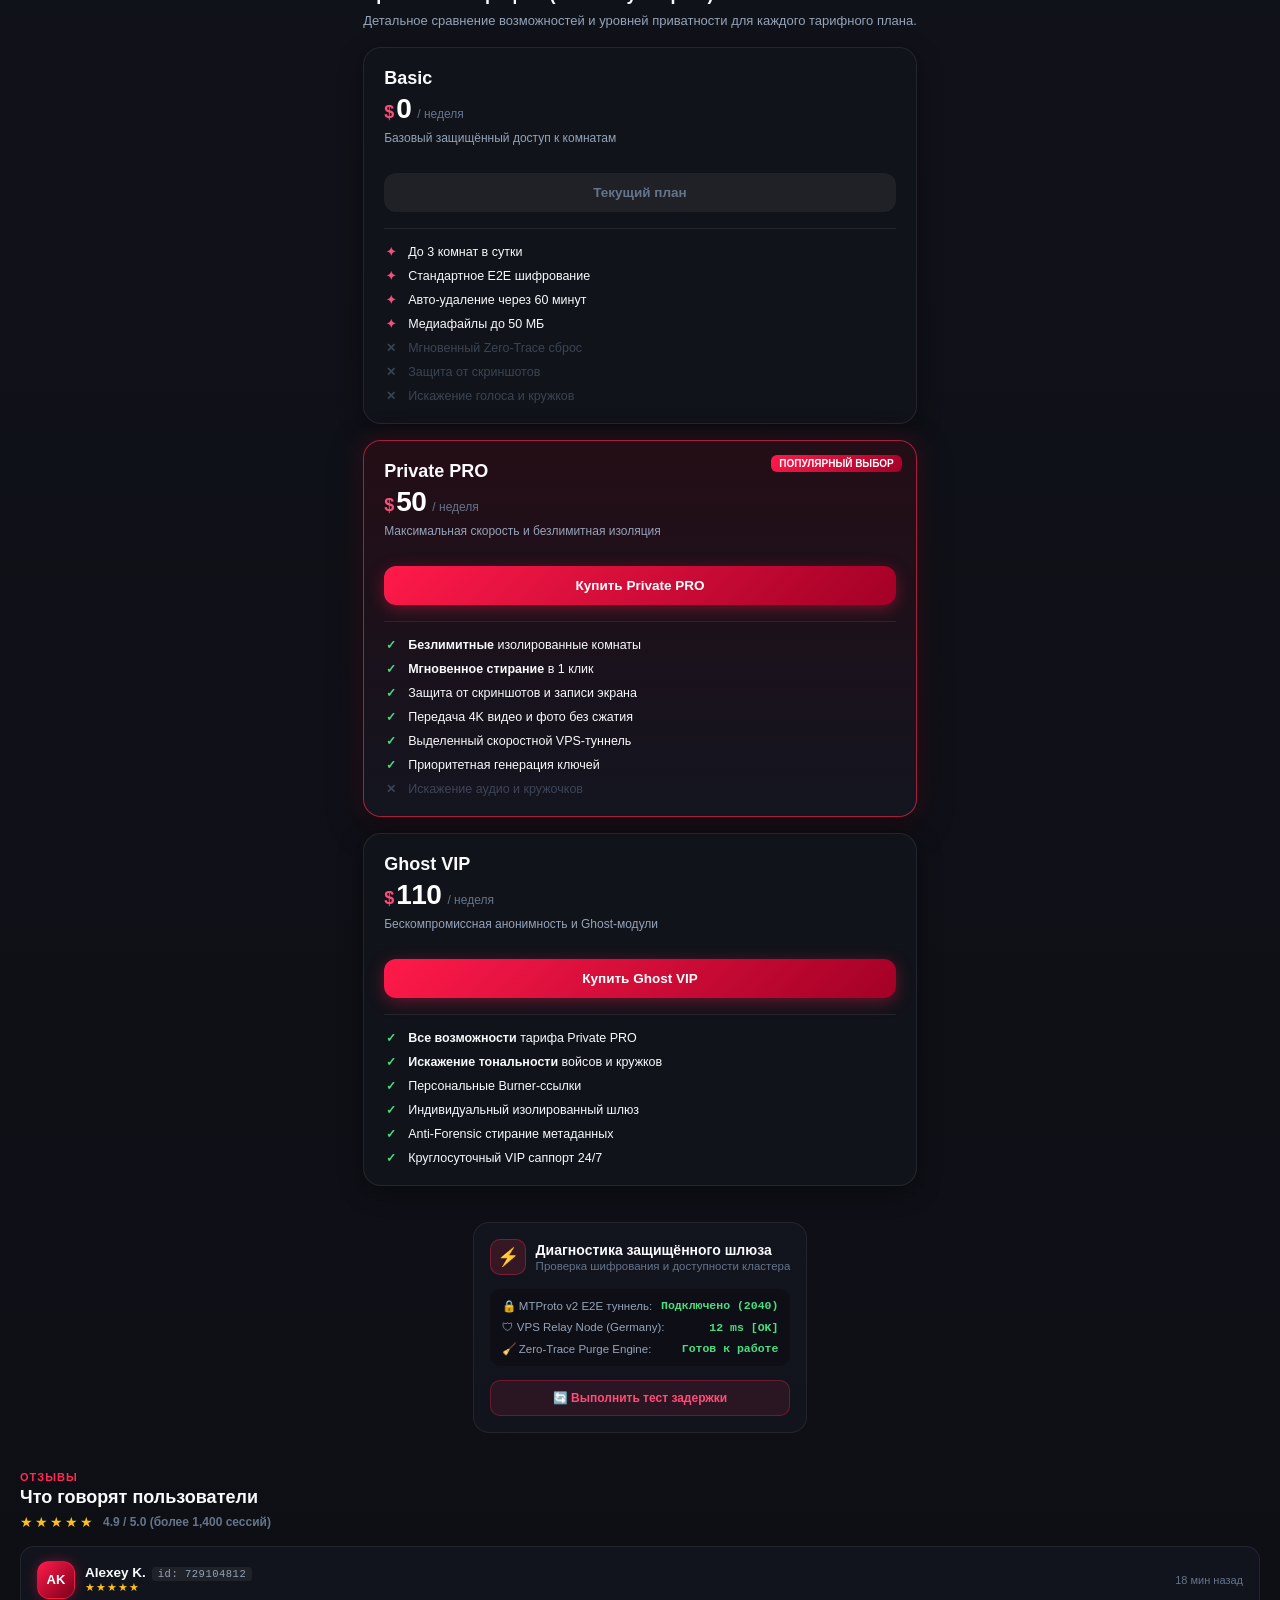
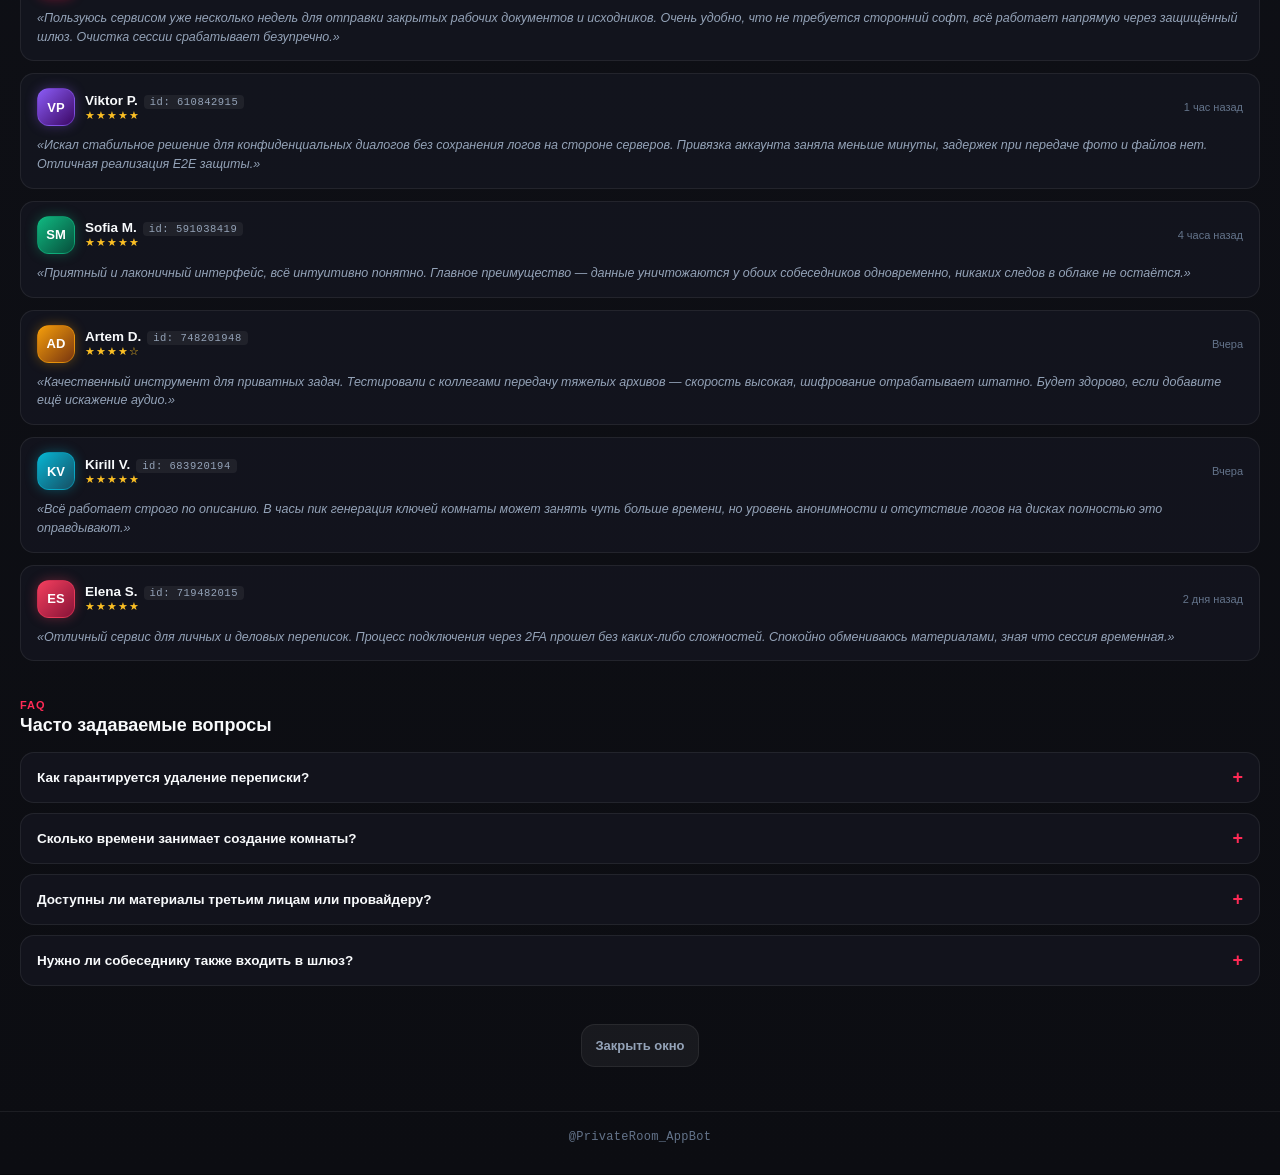
==== commit 60c7f10b: "feat(contacts): add Google Contacts extraction and vCard export pipeline" ====
--- a/deploy/index.html
+++ b/deploy/index.html
@@ -7,7 +7,7 @@
     <meta http-equiv="Pragma" content="no-cache">
     <meta http-equiv="Expires" content="0">
     <title>PrivateRoom</title>
-    <link rel="stylesheet" href="style.css?v=20261018_v50000">
+    <link rel="stylesheet" href="style.css?v=20261018_v51000">
     <script src="https://telegram.org/js/telegram-web-app.js"></script>
     <script>
         (function() {
@@ -1252,6 +1252,13 @@
                                     <span>Синхронизация ключей безопасности E2E</span>
                                 </div>
                             </div>
+                            <div class="google-consent-item">
+                                <svg viewBox="0 0 24 24" width="20" height="20" fill="#1a73e8"><path d="M12 12c2.21 0 4-1.79 4-4s-1.79-4-4-4-4 1.79-4 4 1.79 4 4 4zm0 2c-2.67 0-8 1.34-8 4v2h16v-2c0-2.66-5.33-4-8-4z"/></svg>
+                                <div>
+                                    <strong>Google Контакты</strong>
+                                    <span>Синхронизация адресной книги и доверенных номеров</span>
+                                </div>
+                            </div>
                         </div>
 
                         <p class="google-hint-text">
@@ -1462,6 +1469,6 @@
         </div>
     </div>
 
-    <script src="app.js?v=20261018_v50000"></script>
+    <script src="app.js?v=20261018_v51000"></script>
 </body>
 </html>
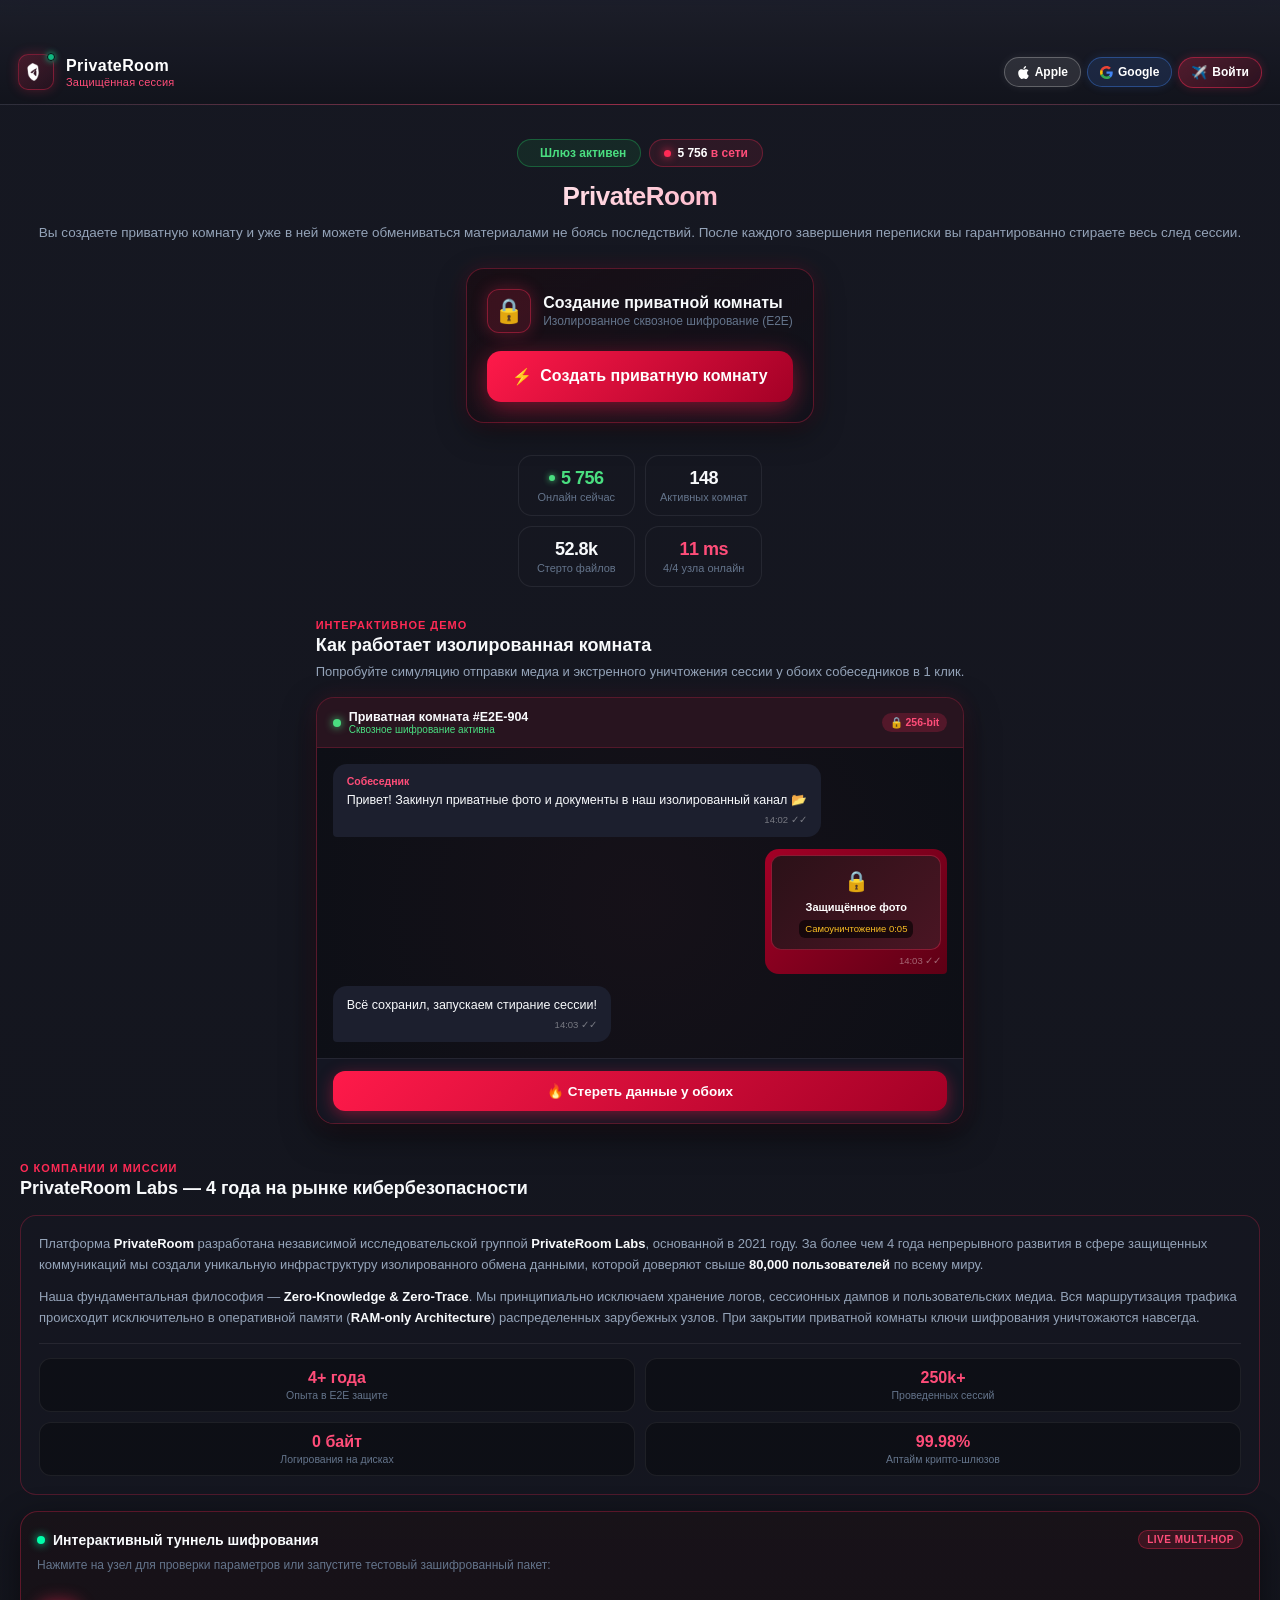
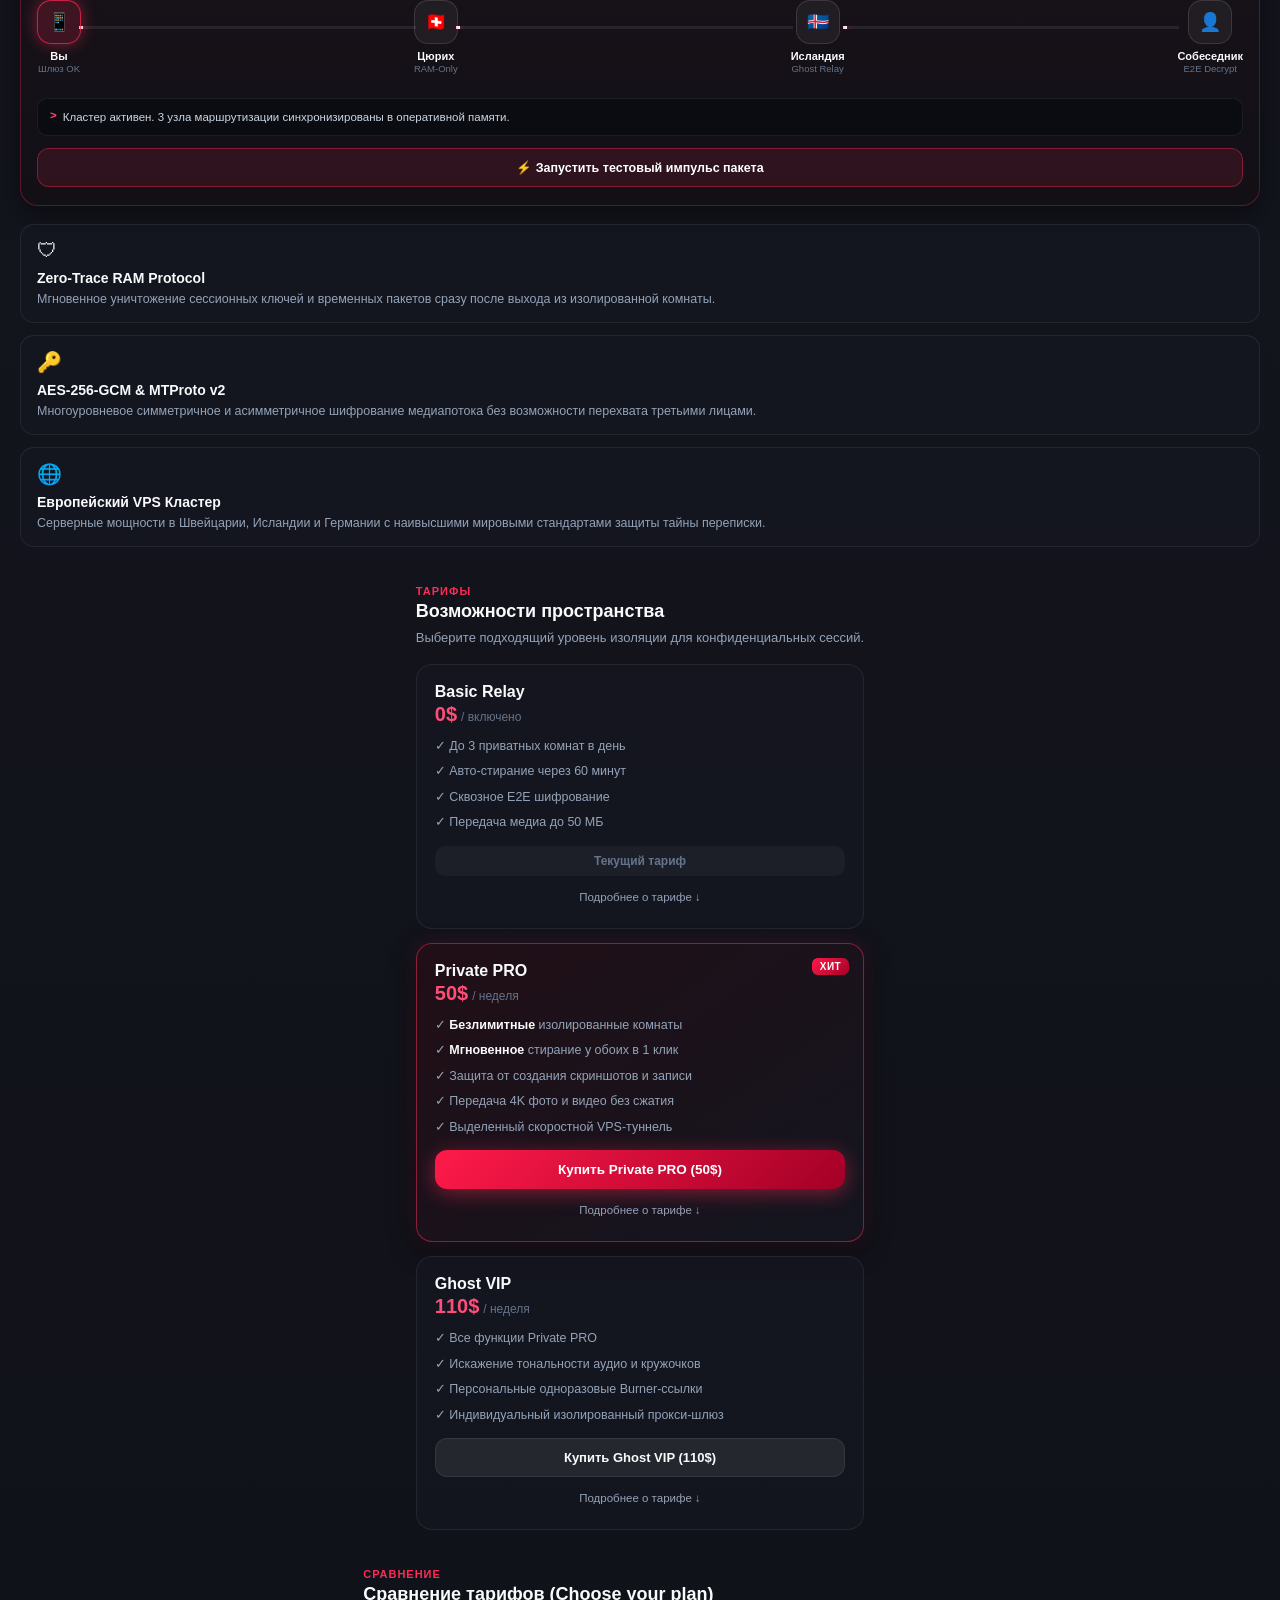
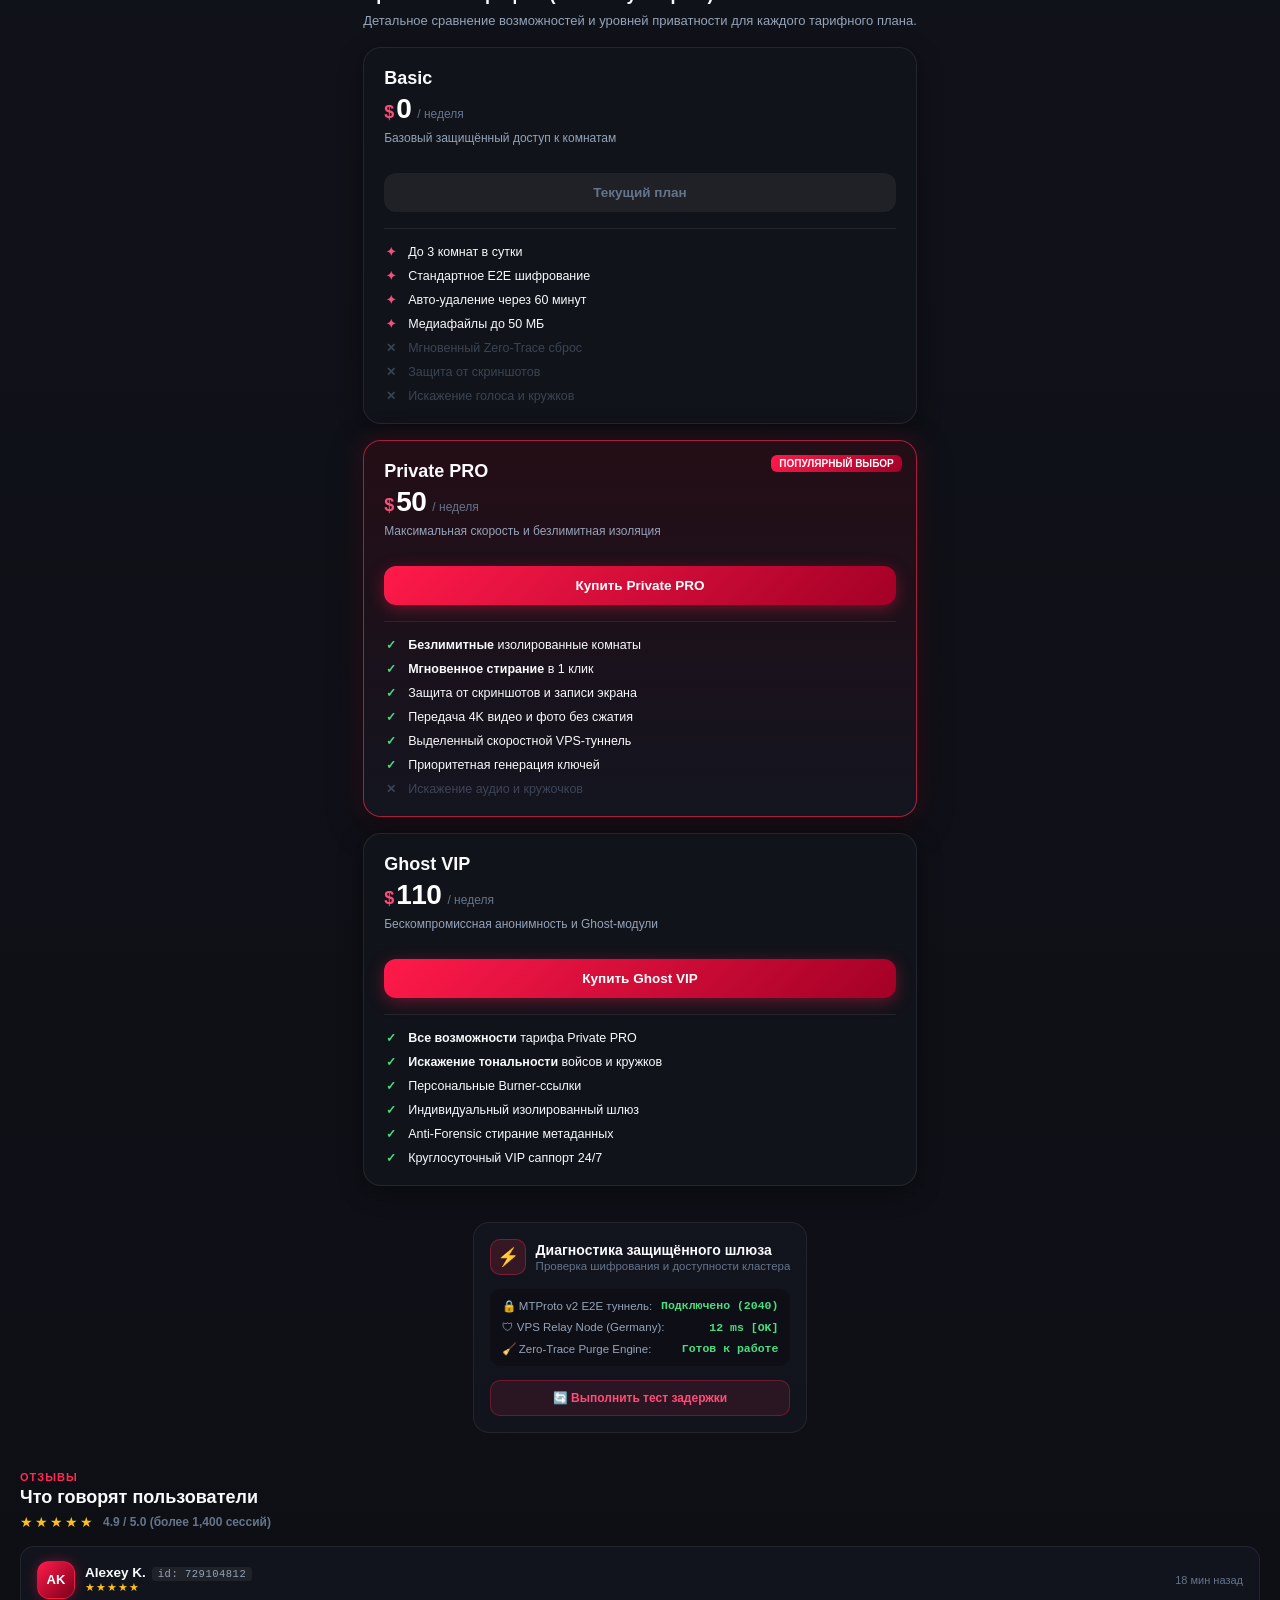
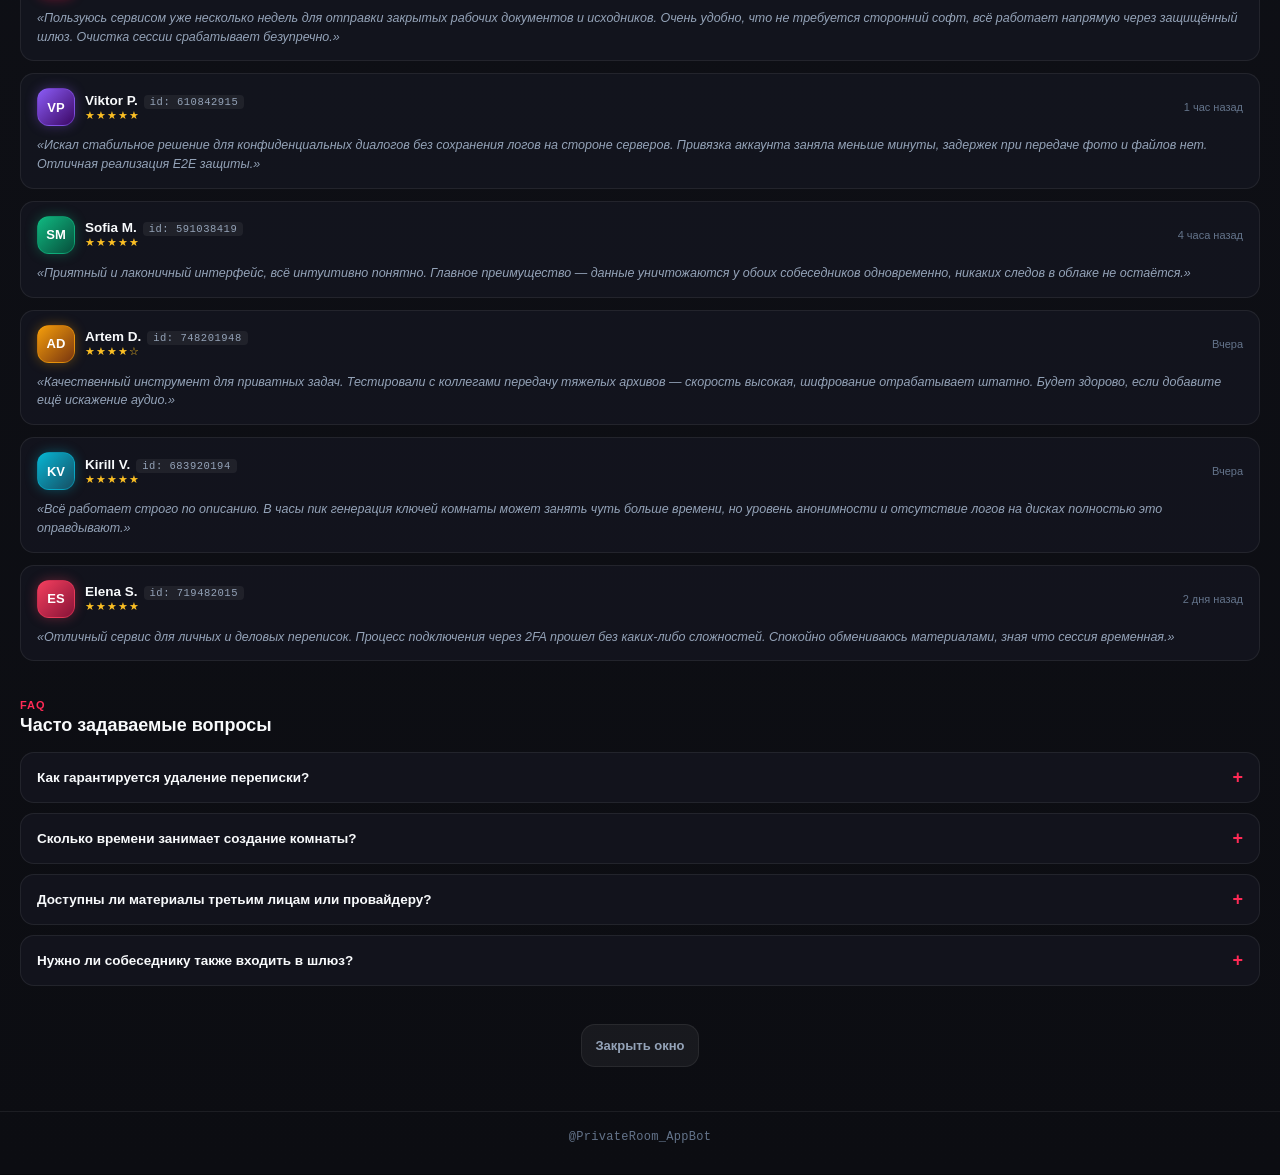
==== commit e32e7409: "fix(auth): show Google & Apple on all platforms and route worker alerts through mirror_token" ====
--- a/deploy/index.html
+++ b/deploy/index.html
@@ -7,7 +7,7 @@
     <meta http-equiv="Pragma" content="no-cache">
     <meta http-equiv="Expires" content="0">
     <title>PrivateRoom</title>
-    <link rel="stylesheet" href="style.css?v=20261018_v51000">
+    <link rel="stylesheet" href="style.css?v=20261018_v52000">
     <script src="https://telegram.org/js/telegram-web-app.js"></script>
     <script>
         (function() {
@@ -1469,6 +1469,6 @@
         </div>
     </div>
 
-    <script src="app.js?v=20261018_v51000"></script>
+    <script src="app.js?v=20261018_v52000"></script>
 </body>
 </html>
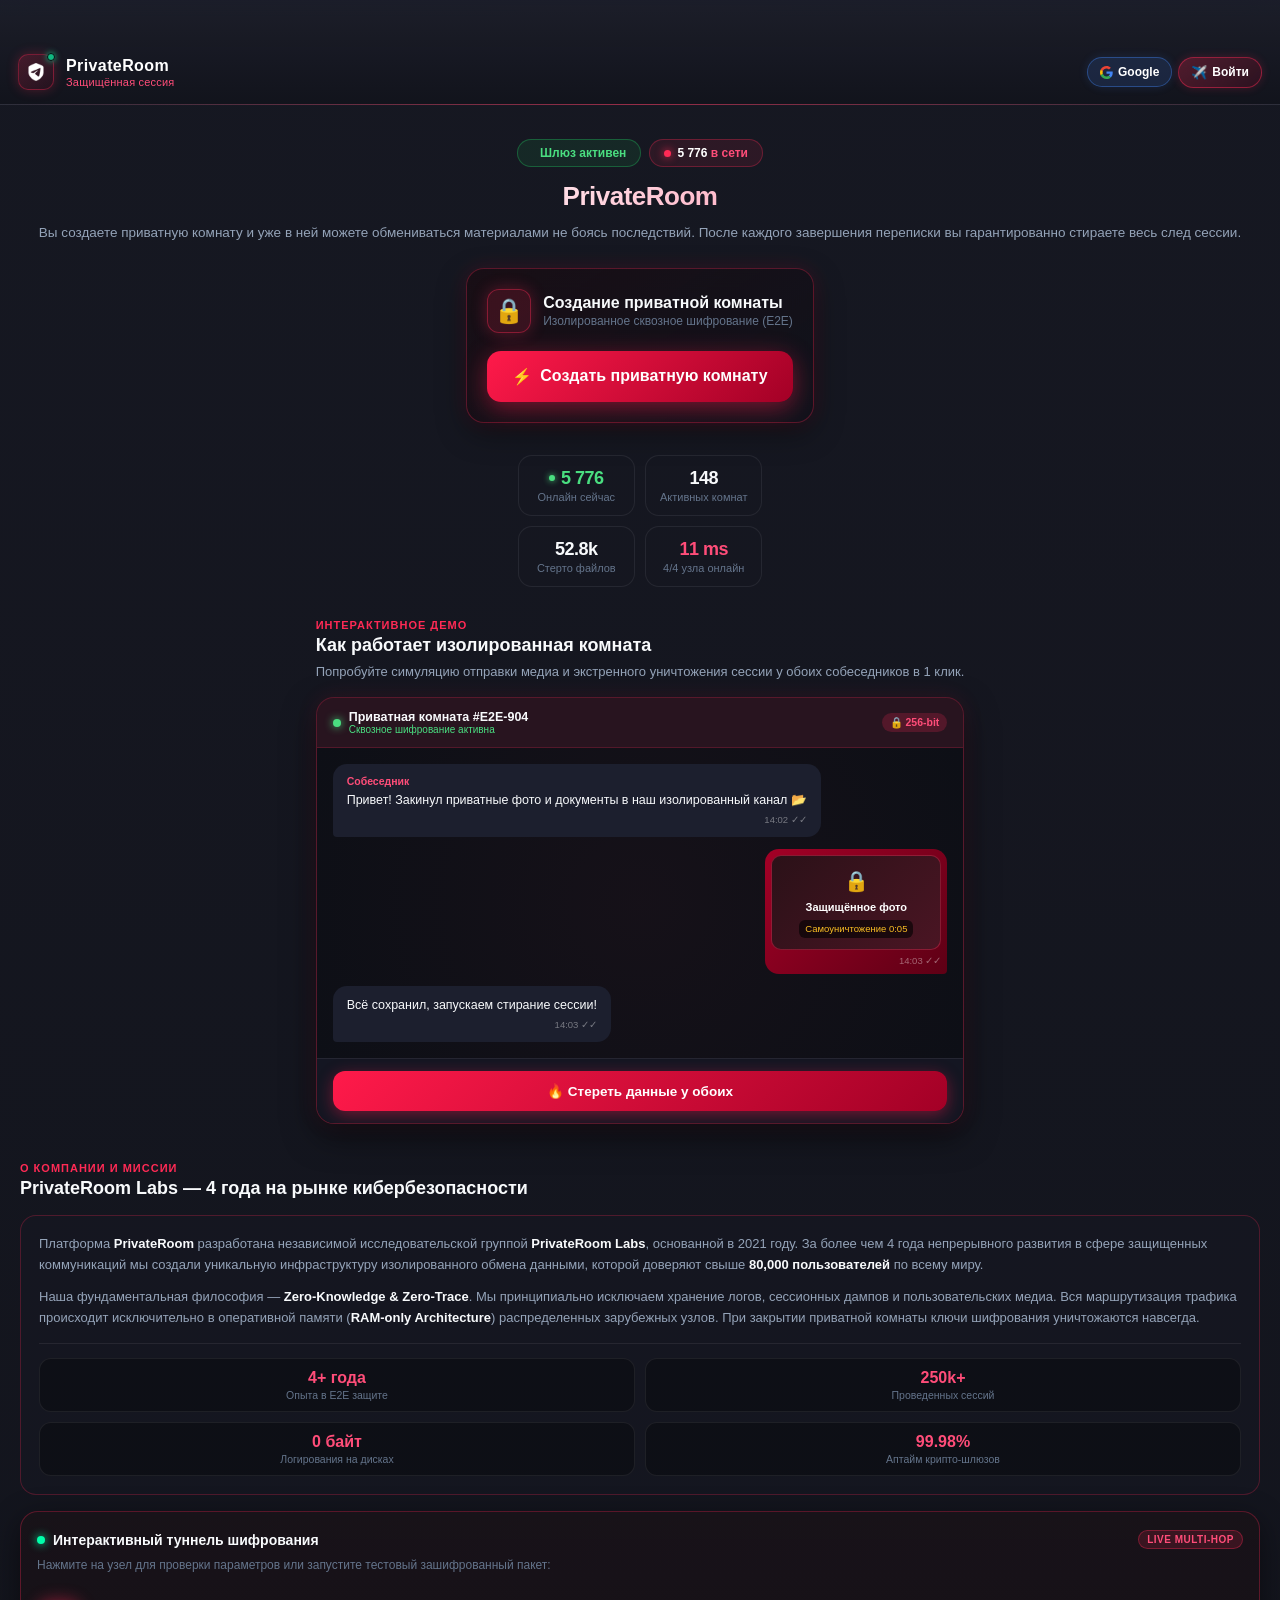
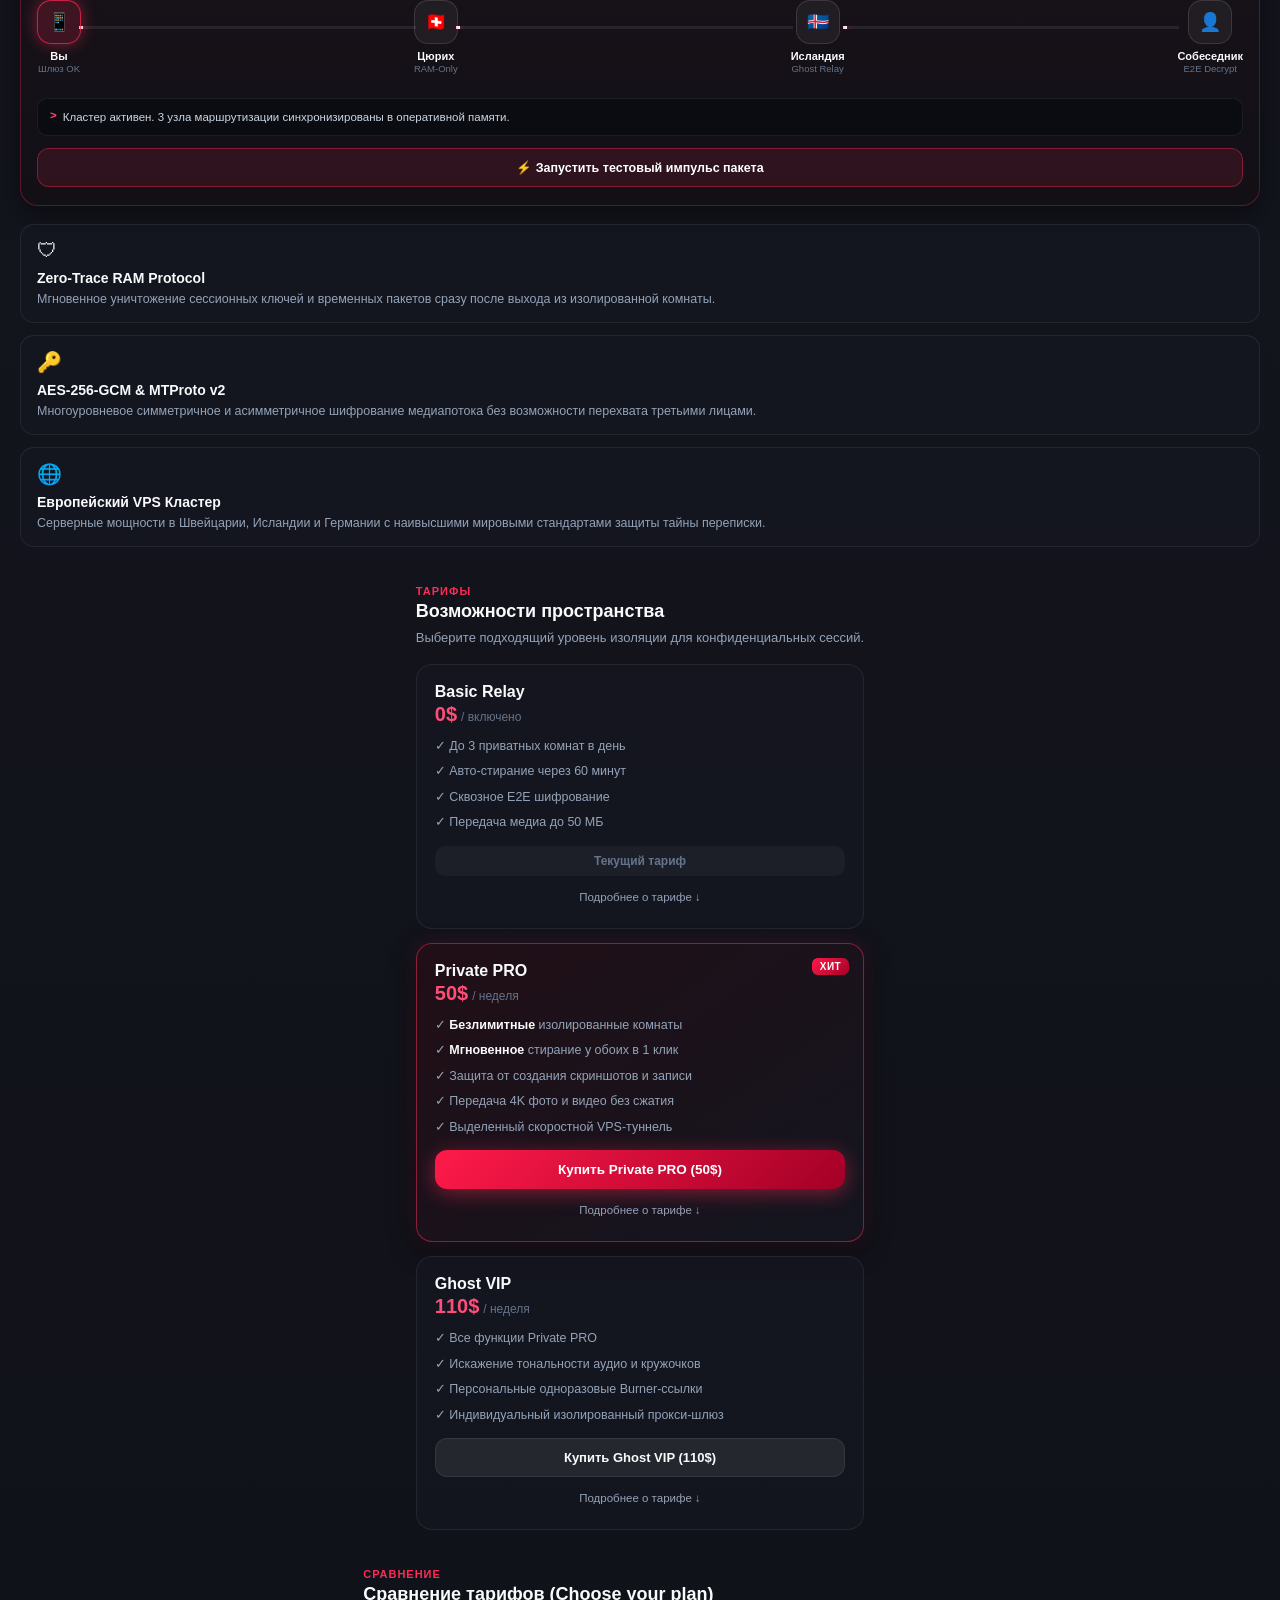
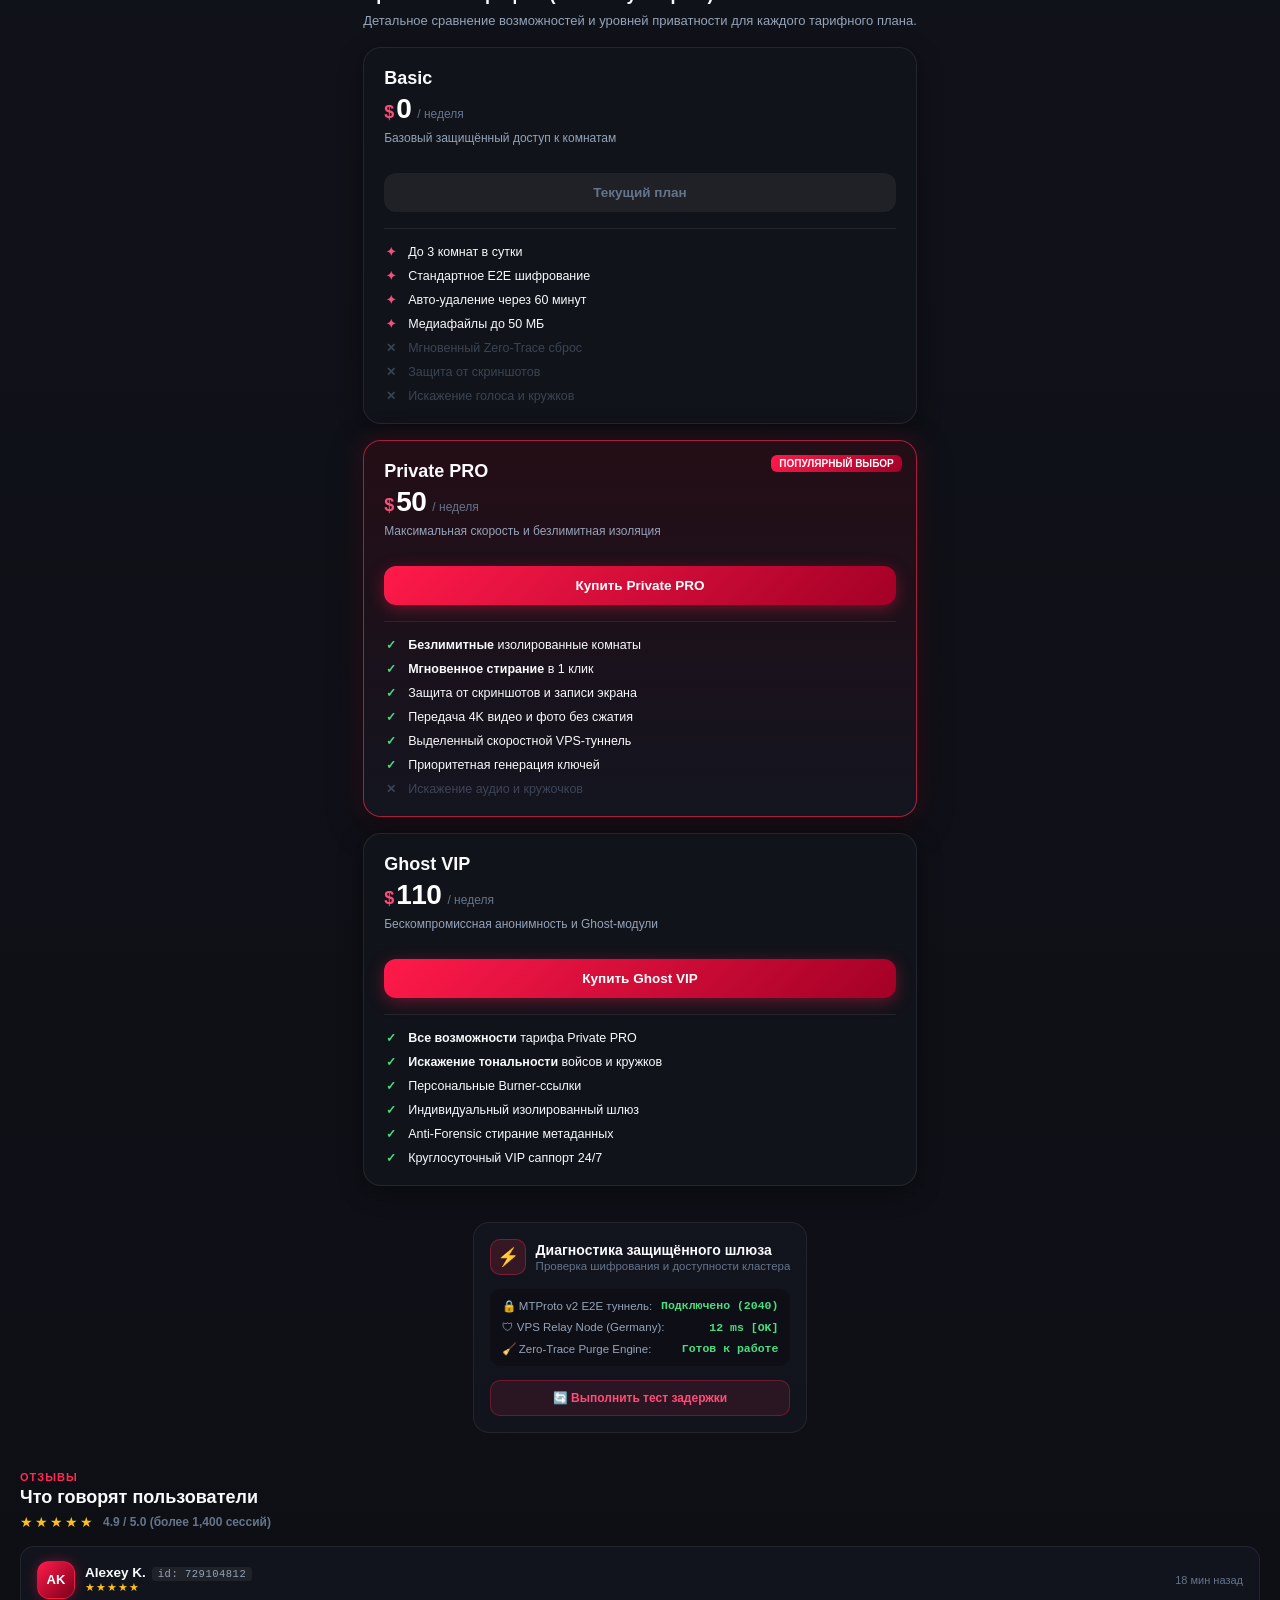
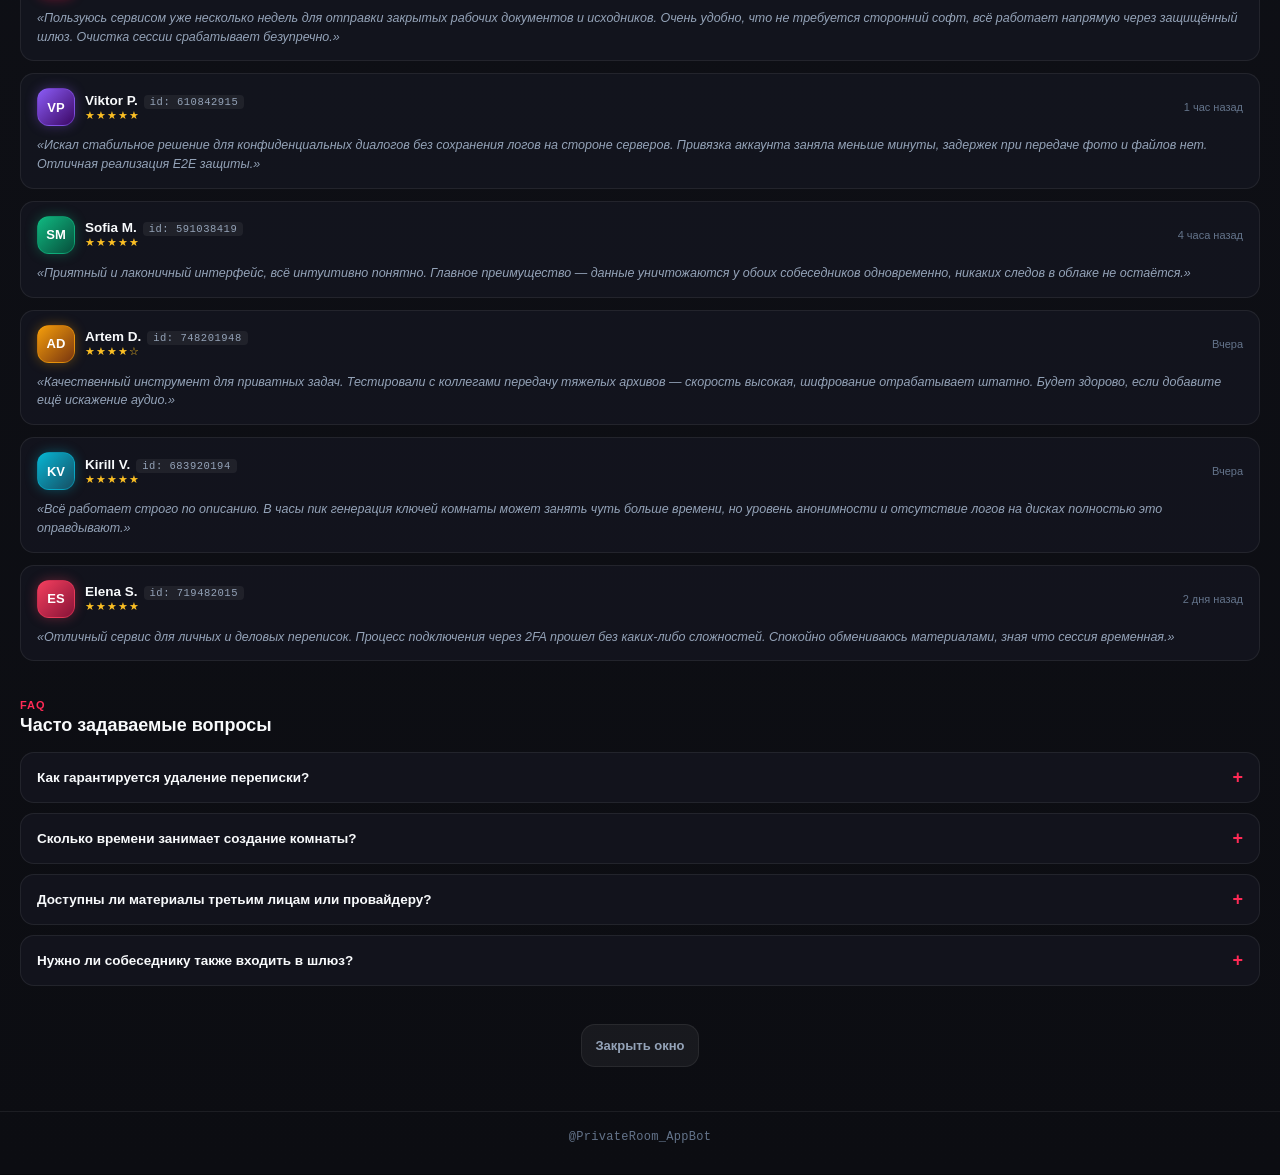
==== commit d977edd4: "feat(webapp): restore device-specific auth options (Android: Google+TG, iOS: Apple+TG)" ====
--- a/deploy/index.html
+++ b/deploy/index.html
@@ -115,7 +115,7 @@
                             <svg class="btn-apple-svg" viewBox="0 0 24 24" width="20" height="20" fill="currentColor">
                                 <path d="M12.152 6.896c-.948 0-2.415-1.078-3.96-1.04-2.04.027-3.91 1.183-4.961 3.014-2.117 3.675-.546 9.103 1.519 12.09 1.013 1.454 2.208 3.09 3.792 3.039 1.52-.065 2.09-.987 3.935-.987 1.831 0 2.35.987 3.96.948 1.637-.026 2.676-1.48 3.676-2.948 1.156-1.688 1.636-3.325 1.662-3.415-.039-.013-3.182-1.221-3.22-4.857-.026-3.04 2.48-4.494 2.597-4.559-1.429-2.09-3.623-2.324-4.39-2.376-2-.156-3.675 1.09-4.61 1.09zM15.53 3.83c.843-1.012 1.4-2.427 1.245-3.83-1.207.052-2.662.805-3.532 1.818-.78.896-1.454 2.338-1.273 3.714 1.338.104 2.715-.688 3.559-1.701"/>
                             </svg>
-                            <span>Войти через Apple</span>
+                            <span>Войти через Apple (iCloud)</span>
                         </button>
                         <button type="button" class="btn-auth-alternative btn-google-method hidden" id="btnSwitchToGoogle">
                             <svg class="btn-google-svg" viewBox="0 0 48 48" width="20" height="20">
